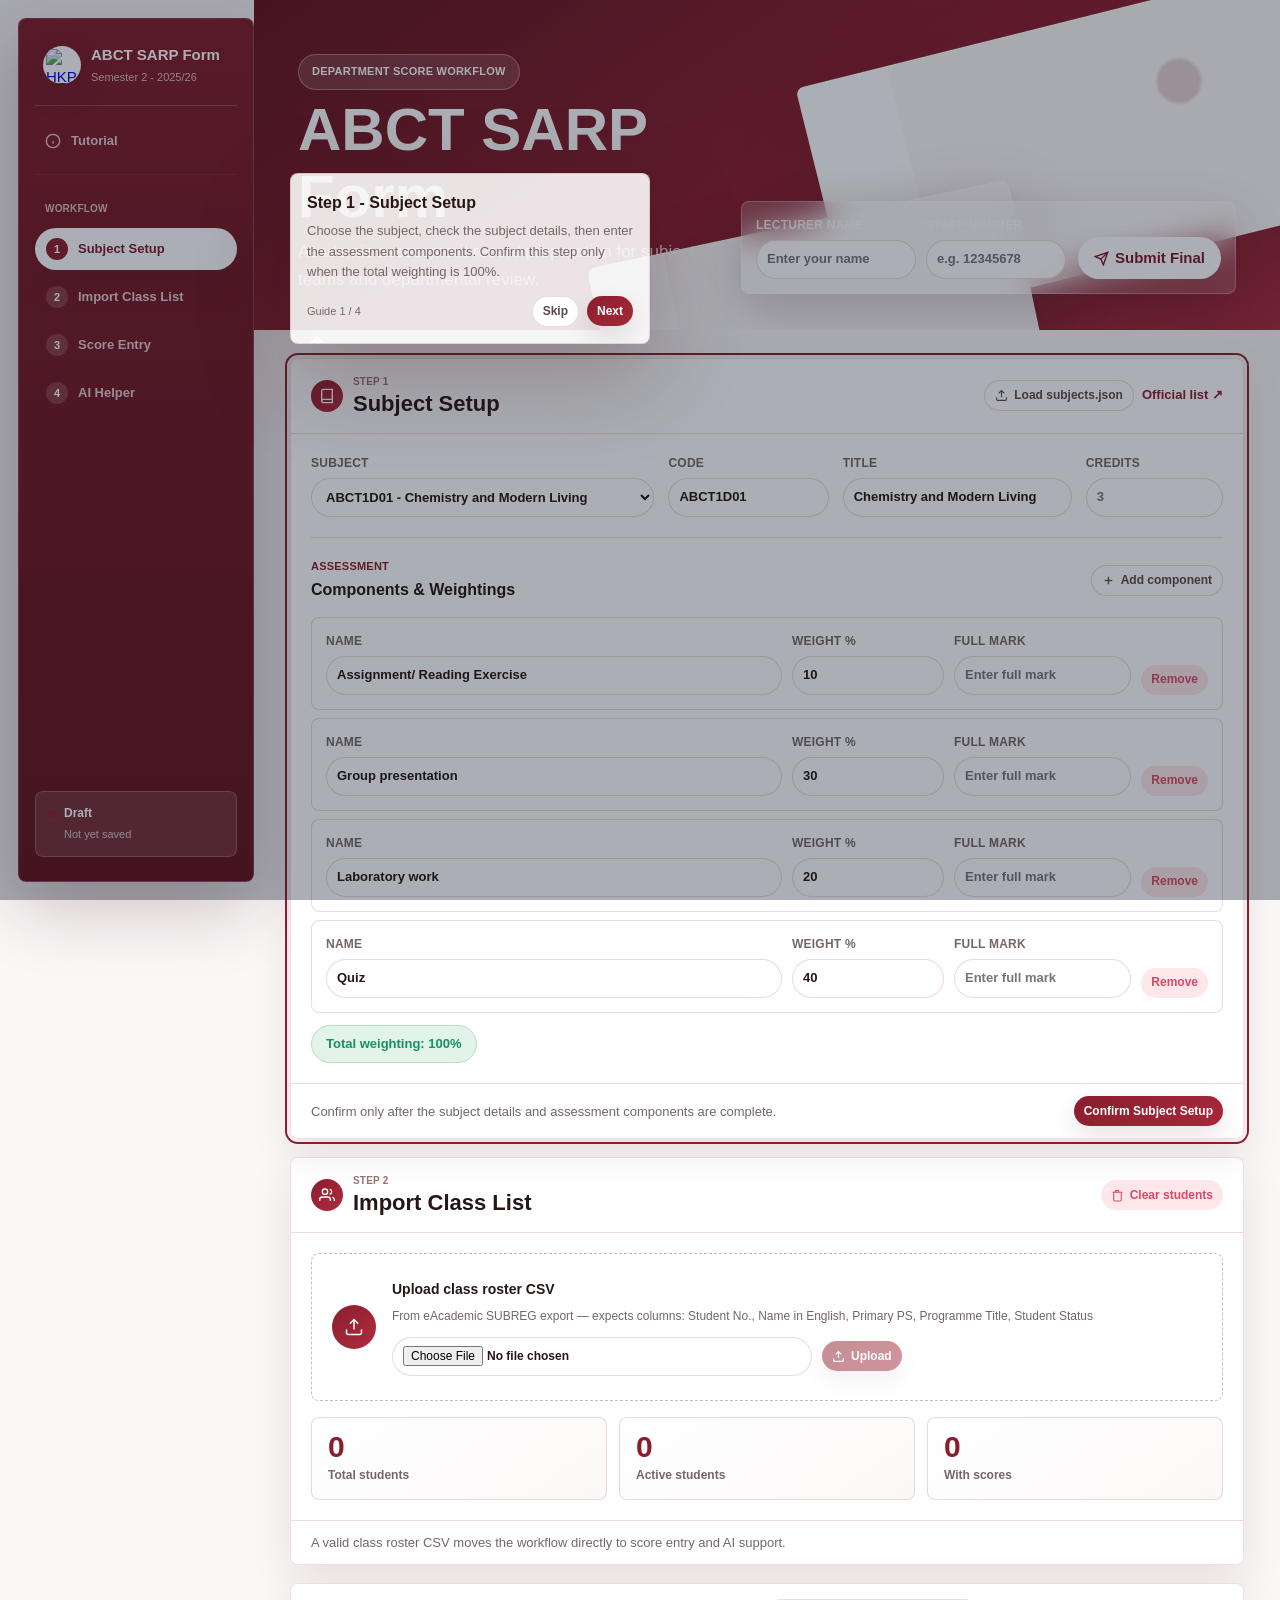
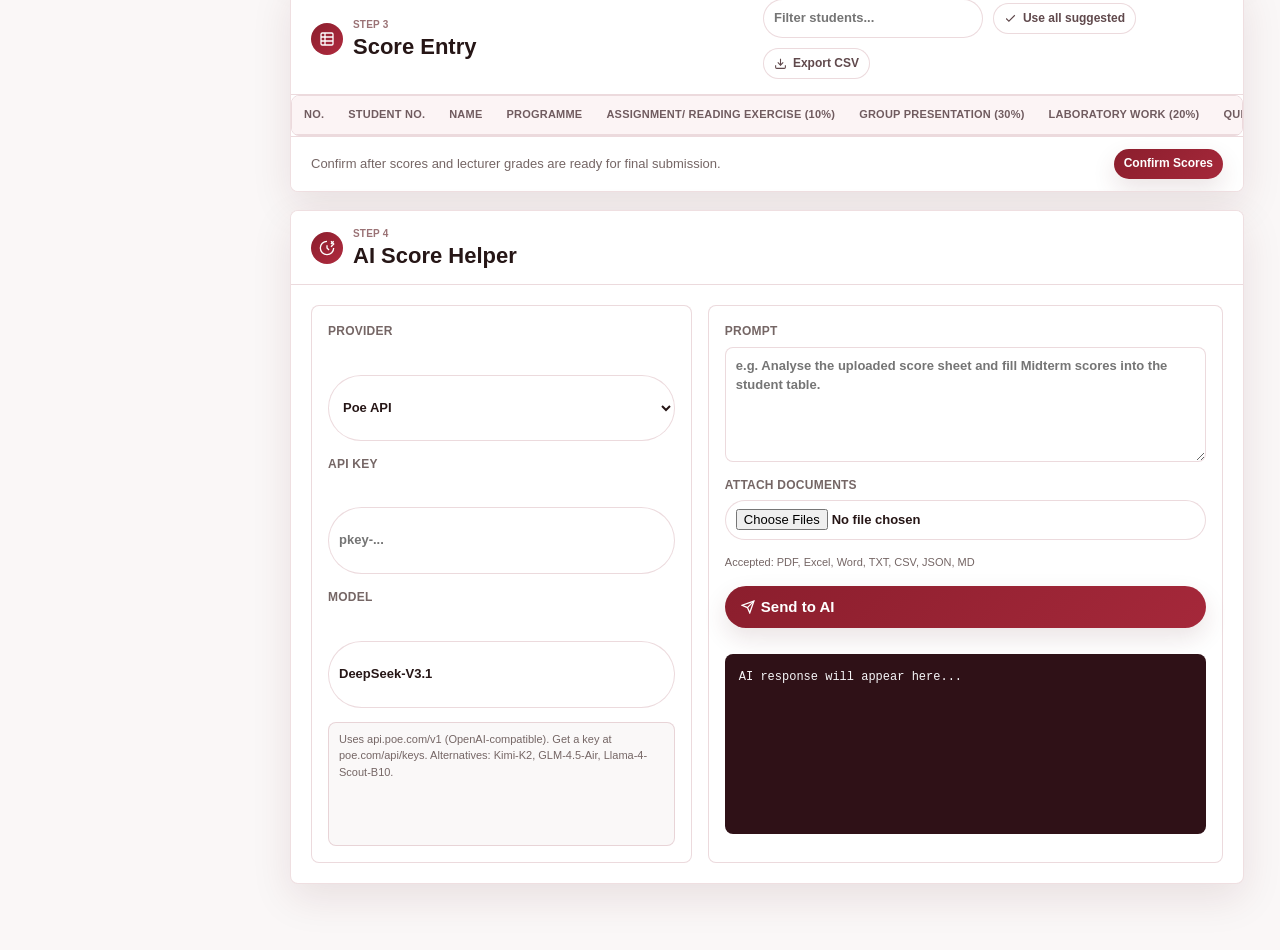
==== index.html @ 0bbefff1 "Highlight final grade alignment" ====
<!doctype html>
<html lang="en">
<head>
  <meta charset="utf-8">
  <meta name="viewport" content="width=device-width, initial-scale=1">
  <title>ABCT SARP Form - PolyU</title>
  <style>
    :root {
      --bg: #f5f5f7;
      --ink: #1d1d1f;
      --muted: #6e6e73;
      --line: rgba(60,60,67,.16);
      --paper: rgba(255,255,255,.86);
      --soft: rgba(242,242,247,.78);
      --brand: #007aff;
      --brand-hover: #0066d6;
      --brand-light: rgba(0,122,255,.10);
      --accent: #007aff;
      --accent-hover: #0066d6;
      --accent-light: rgba(0,122,255,.10);
      --ok: #248a3d;
      --ok-bg: rgba(52,199,89,.14);
      --warn: #d70015;
      --warn-bg: rgba(255,59,48,.12);
      --amber: #b26a00;
      --amber-bg: rgba(255,204,0,.16);
      --shadow-sm: 0 1px 2px rgba(0,0,0,.04), 0 8px 24px rgba(0,0,0,.04);
      --shadow: 0 12px 36px rgba(0,0,0,.08);
      --shadow-lg: 0 24px 70px rgba(0,0,0,.18);
      --radius: 18px;
      --radius-sm: 12px;
      --sidebar-w: 268px;
    }
    *, *::before, *::after { box-sizing: border-box; }
    body {
      margin: 0;
      font-family: -apple-system, BlinkMacSystemFont, "SF Pro Text", "SF Pro Display", "Segoe UI", system-ui, sans-serif;
      font-size: 14px;
      line-height: 1.55;
      color: var(--ink);
      background:
        radial-gradient(circle at 18% 0%, rgba(0,122,255,.09), transparent 28%),
        radial-gradient(circle at 92% 8%, rgba(175,82,222,.08), transparent 30%),
        linear-gradient(180deg, #fbfbfd 0, var(--bg) 360px),
        var(--bg);
      -webkit-font-smoothing: antialiased;
      text-rendering: optimizeLegibility;
    }

    /* ─── Layout ─── */
    .app-shell {
      display: grid;
      grid-template-columns: var(--sidebar-w) minmax(0, 1fr);
      min-height: 100vh;
    }

    /* ─── Sidebar ─── */
    .sidebar {
      background: rgba(246,246,248,.72);
      color: var(--ink);
      display: flex;
      flex-direction: column;
      gap: 6px;
      padding: 22px 16px 24px;
      position: sticky;
      top: 0;
      height: 100vh;
      overflow-y: auto;
      border-right: 1px solid var(--line);
      backdrop-filter: saturate(180%) blur(24px);
      -webkit-backdrop-filter: saturate(180%) blur(24px);
    }
    .sidebar-brand {
      display: flex;
      align-items: center;
      gap: 10px;
      padding: 2px 8px 18px;
      border-bottom: 1px solid var(--line);
      margin-bottom: 10px;
    }
    .brand-logo {
      width: 38px;
      height: 38px;
      border-radius: 12px;
      background: #fff;
      box-shadow: 0 1px 2px rgba(0,0,0,.06);
      display: grid;
      place-items: center;
      overflow: hidden;
      flex-shrink: 0;
    }
    .brand-logo img { width: 100%; height: 100%; object-fit: contain; padding: 3px; }
    .brand-text strong {
      display: block;
      font-family: -apple-system, BlinkMacSystemFont, "SF Pro Display", "Segoe UI", system-ui, sans-serif;
      font-size: 15px;
      font-weight: 700;
      color: var(--ink);
      letter-spacing: -.01em;
    }
    .brand-text span { display: block; font-size: 11px; color: var(--muted); margin-top: 2px; }

    .sidebar-label {
      font-size: 10px;
      font-weight: 700;
      text-transform: uppercase;
      letter-spacing: .08em;
      color: var(--muted);
      padding: 8px 10px 5px;
      margin-top: 4px;
    }

    .nav-item {
      display: flex;
      align-items: center;
      gap: 10px;
      padding: 10px 11px;
      border-radius: 12px;
      border: 0;
      background: transparent;
      color: var(--muted);
      font: inherit;
      font-size: 13px;
      font-weight: 500;
      cursor: pointer;
      width: 100%;
      text-align: left;
      transition: background .12s, color .12s;
    }
    .nav-item:hover { background: rgba(0,0,0,.04); color: var(--ink); }
    .nav-item:disabled { opacity: .45; cursor: not-allowed; }
    .nav-item.active {
      background: rgba(0,122,255,.12);
      color: var(--brand);
      box-shadow: none;
    }
    .nav-item.active .nav-badge { background: var(--brand); color: #fff; }
    .nav-badge {
      width: 22px;
      height: 22px;
      border-radius: 50%;
      background: rgba(60,60,67,.10);
      display: grid;
      place-items: center;
      font-size: 11px;
      font-weight: 700;
      flex-shrink: 0;
    }

    .sidebar-divider {
      height: 1px;
      background: rgba(255,255,255,.07);
      margin: 8px 0;
    }

    .nav-utility {
      display: flex;
      align-items: center;
      gap: 10px;
      padding: 9px 10px;
      border-radius: 8px;
      border: 0;
      background: transparent;
      color: var(--muted);
      font: inherit;
      font-size: 13px;
      cursor: pointer;
      width: 100%;
      text-align: left;
      transition: background .12s, color .12s;
    }
    .nav-utility:hover { background: rgba(0,0,0,.04); color: var(--ink); }
    .nav-utility svg { flex-shrink: 0; }

    .status-card {
      margin-top: auto;
      padding: 12px;
      border-radius: 8px;
      background: rgba(255,255,255,.58);
      border: 1px solid var(--line);
    }
    .status-row {
      display: flex;
      align-items: center;
      gap: 8px;
    }
    .status-dot {
      width: 8px;
      height: 8px;
      border-radius: 50%;
      background: var(--amber);
      flex-shrink: 0;
    }
    .status-dot.ok { background: #22c55e; }
    .status-label { font-size: 12px; font-weight: 700; color: var(--ink); }
    .status-sub { font-size: 11px; color: var(--muted); margin-top: 3px; padding-left: 16px; }

    /* ─── Main ─── */
    main {
      padding: 32px 38px;
      min-width: 0;
      max-width: 1500px;
    }

    /* ─── Topbar ─── */
    .topbar {
      display: flex;
      align-items: flex-start;
      justify-content: space-between;
      gap: 20px;
      margin-bottom: 24px;
      padding-bottom: 20px;
      border-bottom: 1px solid var(--line);
    }
    .topbar-title { flex: 1; min-width: 0; }
    .topbar-title .lead {
      margin-top: 8px;
      max-width: 720px;
      color: var(--muted);
      font-size: 14px;
    }
    .eyebrow {
      font-size: 11px;
      font-weight: 800;
      text-transform: uppercase;
      letter-spacing: .08em;
      color: var(--accent);
      margin-bottom: 6px;
    }
    h1, h2, h3 {
      font-family: -apple-system, BlinkMacSystemFont, "SF Pro Display", "Segoe UI", system-ui, sans-serif;
      color: var(--ink);
      letter-spacing: -.025em;
    }
    h1 { font-size: 34px; font-weight: 760; line-height: 1.12; margin: 0; }
    h2 { font-size: 19px; font-weight: 720; line-height: 1.25; margin: 0; }
    h3 { font-size: 15px; font-weight: 700; margin: 0; }
    p { margin: 0; }

    .topbar-actions {
      display: flex;
      align-items: flex-end;
      gap: 12px;
      flex-shrink: 0;
    }
    .lecturer-fields {
      display: grid;
      grid-template-columns: 160px 140px;
      gap: 10px;
    }

    /* ─── Buttons ─── */
    button, .btn { font: inherit; border-radius: var(--radius-sm); cursor: pointer; border: 0; }
    .btn-primary {
      background: var(--brand);
      color: #fff;
      font-weight: 700;
      padding: 9px 16px;
      min-height: 38px;
      transition: background .12s, transform .08s;
    }
    .btn-primary:hover { background: var(--brand-hover); }
    .btn-primary:active { transform: scale(.98); }
    .btn-primary:disabled { opacity: .5; cursor: not-allowed; }
    .btn-secondary {
      background: rgba(255,255,255,.72);
      color: var(--ink);
      font-weight: 600;
      padding: 9px 14px;
      min-height: 38px;
      border: 1px solid var(--line);
      transition: background .12s, border-color .12s;
    }
    .btn-secondary:hover { background: rgba(0,122,255,.08); border-color: rgba(0,122,255,.26); }
    .btn-danger {
      background: var(--warn-bg);
      color: var(--warn);
      font-weight: 600;
      padding: 9px 14px;
      min-height: 38px;
      transition: background .12s;
    }
    .btn-danger:hover { background: #fecaca; }
    .btn-sm {
      padding: 5px 10px;
      min-height: 30px;
      font-size: 12px;
    }
    .btn-ghost {
      background: transparent;
      color: var(--brand);
      font-weight: 600;
      padding: 9px 12px;
      min-height: 38px;
      text-decoration: none;
      display: inline-flex;
      align-items: center;
    }
    .btn-ghost:hover { background: var(--brand-light); }
    .btn-icon {
      display: inline-flex;
      align-items: center;
      gap: 6px;
    }

    /* ─── Form controls ─── */
    label {
      display: grid;
      gap: 5px;
      color: var(--muted);
      font-size: 12px;
      font-weight: 700;
      text-transform: uppercase;
      letter-spacing: .045em;
    }
    input, textarea, select {
      font: inherit;
      border: 1px solid var(--line);
      border-radius: var(--radius-sm);
      background: rgba(255,255,255,.76);
      color: var(--ink);
      padding: 8px 10px;
      width: 100%;
      min-height: 38px;
      transition: border-color .12s, box-shadow .12s;
      font-size: 13px;
    }
    input:focus, textarea:focus, select:focus {
      outline: none;
      border-color: var(--brand);
      box-shadow: 0 0 0 3px rgba(35,57,93,.12);
    }
    input.invalid, select.invalid {
      border-color: var(--warn) !important;
      box-shadow: 0 0 0 3px rgba(185,28,28,.1) !important;
    }
    textarea { resize: vertical; line-height: 1.5; }
    select { cursor: pointer; }
    select.subject-completed {
      background: #e8f6ec;
      border-color: rgba(30, 126, 62, .38);
    }
    select option.subject-completed {
      background: #e8f6ec;
      color: #1f5f38;
      font-weight: 700;
    }

    /* ─── Panel ─── */
    .panel {
      background: var(--paper);
      border: 1px solid var(--line);
      border-radius: var(--radius);
      box-shadow: var(--shadow-sm);
      margin-bottom: 18px;
      overflow: hidden;
      backdrop-filter: saturate(160%) blur(18px);
      -webkit-backdrop-filter: saturate(160%) blur(18px);
    }
    .panel.workflow-locked {
      opacity: 1;
    }
    .panel.workflow-complete {
      border-color: rgba(30, 126, 62, .35);
    }
    .panel-header {
      display: flex;
      align-items: center;
      justify-content: space-between;
      gap: 16px;
      padding: 15px 20px;
      border-bottom: 1px solid var(--line);
      background: rgba(255,255,255,.52);
    }
    .panel-header-left { display: flex; align-items: center; gap: 10px; }
    .panel-icon {
      width: 32px;
      height: 32px;
      border-radius: 11px;
      background: var(--brand-light);
      display: grid;
      place-items: center;
      color: var(--brand);
      flex-shrink: 0;
    }
    .panel-title { }
    .panel-eyebrow {
      font-size: 10px;
      font-weight: 700;
      text-transform: uppercase;
      letter-spacing: .08em;
      color: var(--muted);
    }
    .panel-body { padding: 20px; }
    .panel-footer {
      padding: 12px 20px;
      border-top: 1px solid var(--line);
      background: var(--soft);
      display: flex;
      justify-content: space-between;
      align-items: center;
      gap: 12px;
    }
    .workflow-note {
      color: var(--muted);
      font-size: 13px;
      line-height: 1.5;
      margin: 0;
    }
    .section-divider {
      border: 0;
      border-top: 1px solid var(--line);
      margin: 20px 0;
    }
    .panel-sub-header {
      display: flex;
      align-items: center;
      justify-content: space-between;
      gap: 12px;
      margin-bottom: 14px;
    }

    /* ─── Form grid ─── */
    .form-grid-4 {
      display: grid;
      grid-template-columns: 1.5fr 0.7fr 1fr 0.6fr;
      gap: 14px;
    }

    /* ─── Components ─── */
    .component-list { display: grid; gap: 8px; }
    .component-row {
      display: grid;
      grid-template-columns: 1.8fr 0.6fr 0.7fr auto;
      gap: 10px;
      align-items: end;
      padding: 14px;
      border: 1px solid var(--line);
      border-radius: var(--radius-sm);
      background: rgba(255,255,255,.58);
      transition: border-color .12s;
    }
    .component-row:hover { border-color: #cbd5e1; }
    .weight-badge {
      margin-top: 12px;
      display: inline-flex;
      align-items: center;
      gap: 6px;
      padding: 8px 14px;
      border-radius: var(--radius-sm);
      font-size: 13px;
      font-weight: 700;
      background: var(--soft);
      color: var(--muted);
      border: 1px solid var(--line);
    }
    .weight-badge.ok { background: var(--ok-bg); color: var(--ok); border-color: #b8ddcb; }
    .weight-badge.bad { background: var(--warn-bg); color: var(--warn); border-color: #e5b5ad; }

    /* ─── Dropzone ─── */
    .dropzone {
      border: 1px dashed #b7c1ce;
      border-radius: var(--radius);
      padding: 24px 20px;
      display: flex;
      gap: 16px;
      align-items: center;
      background: rgba(255,255,255,.50);
      transition: border-color .12s, background .12s;
    }
    .dropzone:hover { border-color: var(--brand); background: var(--brand-light); }
    .dropzone-icon {
      width: 44px;
      height: 44px;
      border-radius: var(--radius-sm);
      background: var(--brand-light);
      display: grid;
      place-items: center;
      color: var(--brand);
      flex-shrink: 0;
    }
    .dropzone-text strong { display: block; font-size: 14px; color: var(--ink); margin-bottom: 3px; }
    .dropzone-text span { font-size: 12px; color: var(--muted); }
    .dropzone input[type="file"] { max-width: 280px; min-height: 36px; font-size: 12px; }
    .file-upload-row {
      display: flex;
      align-items: center;
      gap: 10px;
      margin-top: 10px;
      flex-wrap: wrap;
    }
    .file-upload-row input[type="file"] {
      max-width: min(420px, 100%);
    }

    /* ─── Stats strip ─── */
    .stats-strip {
      display: grid;
      grid-template-columns: repeat(3, 1fr);
      gap: 12px;
      margin-top: 16px;
    }
    .stat-card {
      background: var(--soft);
      border: 1px solid var(--line);
      border-radius: var(--radius-sm);
      padding: 14px 16px;
    }
    .stat-value {
      font-family: -apple-system, BlinkMacSystemFont, "SF Pro Display", "Segoe UI", system-ui, sans-serif;
      font-size: 30px;
      font-weight: 700;
      line-height: 1;
      color: var(--brand);
    }
    .stat-label { font-size: 12px; font-weight: 600; color: var(--muted); margin-top: 4px; }

    /* ─── Score table ─── */
    .table-controls {
      display: flex;
      align-items: center;
      gap: 10px;
      flex-wrap: wrap;
    }
    .table-filter { max-width: 220px; }
    .table-wrap {
      overflow: auto;
      border: 1px solid var(--line);
      border-radius: var(--radius-sm);
      max-height: 62vh;
    }
    table { width: 100%; border-collapse: collapse; min-width: 1100px; }
    thead th {
      position: sticky;
      top: 0;
      z-index: 2;
      background: rgba(242,242,247,.96);
      color: #344054;
      font-size: 11px;
      font-weight: 700;
      text-transform: uppercase;
      letter-spacing: .05em;
      padding: 10px 12px;
      border-bottom: 1px solid var(--line);
      white-space: nowrap;
    }
    thead th button {
      border: 0;
      background: transparent;
      color: inherit;
      font: inherit;
      font-weight: 700;
      text-transform: inherit;
      letter-spacing: inherit;
      padding: 0;
      cursor: pointer;
      display: flex;
      align-items: center;
      gap: 4px;
    }
    thead th button:hover { color: var(--brand); }
    tbody tr { border-bottom: 1px solid var(--line); }
    tbody tr:last-child { border-bottom: 0; }
    tbody tr:nth-child(even) { background: rgba(249,249,251,.72); }
    tbody tr:hover { background: rgba(0,122,255,.06); }
    tbody td {
      padding: 8px 12px;
      vertical-align: middle;
      white-space: nowrap;
      font-size: 13px;
    }
    td input, td select {
      min-width: 88px;
      padding: 6px 8px;
      font-size: 12px;
      min-height: 34px;
    }
    td input:focus, td select:focus {
      z-index: 1;
      position: relative;
    }
    .score-over { border-color: var(--warn) !important; background: var(--warn-bg) !important; }
    .student-name { font-weight: 700; color: var(--ink); }
    .muted { color: var(--muted); font-size: 11px; }
    .grade-pill {
      display: inline-flex;
      align-items: center;
      justify-content: center;
      min-width: 48px;
      padding: 3px 10px;
      border-radius: 999px;
      font-size: 12px;
      font-weight: 700;
      background: var(--brand-light);
      color: var(--brand);
      border: 1px solid #ccd7e6;
    }
    .use-btn { white-space: nowrap; }

    /* ─── AI section ─── */
    .ai-layout {
      display: grid;
      grid-template-columns: 0.85fr 1.15fr;
      gap: 16px;
    }
    .ai-card {
      display: grid;
      gap: 14px;
      padding: 16px;
      border: 1px solid var(--line);
      border-radius: var(--radius-sm);
      background: rgba(255,255,255,.58);
    }
    .ai-output {
      font-family: "Cascadia Code", "Fira Code", "Consolas", monospace;
      font-size: 12px;
      min-height: 180px;
      max-height: 320px;
      overflow: auto;
      background: rgba(28,28,30,.96);
      color: #f5f5f7;
      border-radius: var(--radius-sm);
      padding: 14px;
      white-space: pre-wrap;
      line-height: 1.6;
    }
    .provider-hint {
      font-size: 11px;
      color: var(--muted);
      line-height: 1.5;
      background: var(--soft);
      border: 1px solid var(--line);
      border-radius: var(--radius-sm);
      padding: 8px 10px;
    }
    .file-list-note {
      font-size: 11px;
      color: var(--muted);
    }

    /* ─── Toast ─── */
    .toast {
      position: fixed;
      bottom: 24px;
      right: 24px;
      z-index: 9999;
      background: rgba(28,28,30,.94);
      color: #f1f5f9;
      padding: 12px 16px;
      border-radius: var(--radius-sm);
      box-shadow: var(--shadow-lg);
      font-size: 13px;
      font-weight: 500;
      max-width: 380px;
      transform: translateY(calc(100% + 24px));
      transition: transform .2s cubic-bezier(.16,1,.3,1), opacity .2s;
      opacity: 0;
      pointer-events: none;
    }
    .toast.show { transform: translateY(0); opacity: 1; }

    /* ─── Modal ─── */
    .modal-backdrop {
      position: fixed;
      inset: 0;
      background: rgba(15,23,42,.6);
      backdrop-filter: blur(2px);
      display: grid;
      place-items: center;
      z-index: 1000;
      padding: 16px;
    }
    .modal-backdrop[hidden] { display: none; }
    .modal {
      background: var(--paper);
      border: 1px solid var(--line);
      border-radius: var(--radius);
      box-shadow: var(--shadow-lg);
      width: min(480px, 100%);
      overflow: hidden;
    }
    .modal-header {
      padding: 20px 20px 0;
    }
    .modal-header h3 { font-size: 18px; font-weight: 700; }
    .modal-body {
      padding: 12px 20px 0;
      color: var(--muted);
      line-height: 1.6;
      font-size: 13px;
    }
    .modal-body p { margin-bottom: 8px; }
    .modal-body ul { margin: 8px 0 0 0; padding-left: 18px; }
    .modal-body li { margin-bottom: 4px; }
    .modal-footer {
      display: flex;
      justify-content: flex-end;
      gap: 8px;
      padding: 20px;
    }
    .modal-icon {
      width: 44px;
      height: 44px;
      border-radius: var(--radius-sm);
      display: grid;
      place-items: center;
      margin-bottom: 14px;
    }
    .modal-icon.warn { background: var(--warn-bg); color: var(--warn); }
    .modal-icon.info { background: var(--brand-light); color: var(--brand); }

    /* ─── Tutorial popover ─── */
    .tutorial-pop {
      position: fixed;
      z-index: 1200;
      width: min(360px, calc(100vw - 24px));
      background: var(--paper);
      border: 1px solid var(--line);
      border-radius: var(--radius);
      box-shadow: var(--shadow-lg);
      padding: 16px;
    }
    .tutorial-pop[hidden] { display: none; }
    .tutorial-pop h4 {
      margin: 0 0 6px;
      font-family: -apple-system, BlinkMacSystemFont, "SF Pro Display", "Segoe UI", system-ui, sans-serif;
      font-size: 16px;
      letter-spacing: -.015em;
    }
    .tutorial-pop p { font-size: 13px; color: var(--muted); line-height: 1.55; margin: 0; }
    .tutorial-footer {
      display: flex;
      justify-content: space-between;
      align-items: center;
      gap: 8px;
      margin-top: 14px;
    }
    .tutorial-arrow {
      position: absolute;
      width: 12px;
      height: 12px;
      background: var(--paper);
      border-left: 1px solid var(--line);
      border-top: 1px solid var(--line);
      transform: rotate(45deg);
      top: -7px;
      left: 20px;
    }
    .tutorial-pop.above .tutorial-arrow { top: auto; bottom: -7px; transform: rotate(225deg); }
    .tutorial-pop.below .tutorial-arrow { top: -7px; transform: rotate(45deg); }
    .tutorial-target {
      outline: 2.5px solid var(--brand) !important;
      outline-offset: 3px;
      border-radius: var(--radius-sm);
      position: relative;
      z-index: 1100;
    }
    .tutorial-backdrop {
      position: fixed;
      inset: 0;
      z-index: 1050;
      background: rgba(15,23,42,.35);
    }
    .tutorial-backdrop[hidden] { display: none; }

    /* ─── Misc ─── */
    .submit-meta-row {
      display: grid;
      grid-template-columns: 1fr 1fr;
      gap: 10px;
    }
    .link { color: var(--brand); font-weight: 600; text-decoration: none; font-size: 13px; }
    .link:hover { text-decoration: underline; }
    .unlock-bar {
      display: flex;
      align-items: center;
      gap: 10px;
      padding: 14px 18px;
      background: #fff;
      border: 1px solid rgba(139,30,45,.28);
      border-radius: var(--radius-sm);
      margin-bottom: 20px;
      font-size: 15px;
      font-weight: 700;
      color: #7d1a29;
      box-shadow: var(--shadow-sm);
    }
    .unlock-bar svg {
      color: #8b1e2d;
      flex-shrink: 0;
    }
    .unlock-bar #unlockBtn {
      margin-left: 8px;
      background: #8b1e2d;
      border-color: #8b1e2d;
      color: #fff;
    }
    .unlock-bar #unlockBtn:hover {
      background: #741725;
      border-color: #741725;
    }
    .unlock-bar[hidden] { display: none; }
    body.subject-locked .panel.workflow-locked {
      opacity: 1;
    }
    body.subject-locked input:disabled,
    body.subject-locked select:disabled,
    body.subject-locked textarea:disabled {
      color: #261616;
      -webkit-text-fill-color: #261616;
      background: #fbfafa;
      opacity: 1;
    }
    body.subject-locked button:disabled {
      opacity: .72;
    }
    .actions-row { display: flex; align-items: center; gap: 8px; flex-wrap: wrap; }

    /* ─── Responsive ─── */
    @media (max-width: 960px) {
      :root { --sidebar-w: 1fr; }
      .app-shell { grid-template-columns: 1fr; }
      .sidebar { position: static; height: auto; padding: 16px; flex-direction: row; flex-wrap: wrap; gap: 8px; }
      .sidebar-brand { border-bottom: 0; margin-bottom: 0; padding-bottom: 4px; }
      .sidebar-label, .sidebar-divider, .status-card { display: none; }
      main { padding: 20px; }
      .topbar { flex-direction: column; }
      .topbar-actions { flex-direction: column; align-items: flex-start; width: 100%; }
      .lecturer-fields { grid-template-columns: 1fr 1fr; }
      .form-grid-4 { grid-template-columns: 1fr 1fr; }
      .component-row { grid-template-columns: 1fr 1fr; }
      .stats-strip { grid-template-columns: 1fr; }
      .ai-layout { grid-template-columns: 1fr; }
      .submit-meta-row { grid-template-columns: 1fr; }
    }
    @media (max-width: 580px) {
      h1 { font-size: 25px; }
      .lecturer-fields { grid-template-columns: 1fr; }
      .form-grid-4 { grid-template-columns: 1fr; }
      .stats-strip { grid-template-columns: 1fr; }
      .panel-header { align-items: flex-start; flex-direction: column; }
      .topbar-actions { gap: 10px; }
    }

    /* Reference dashboard skin */
    :root {
      --bg: #faf7f7;
      --ink: #261616;
      --muted: #756665;
      --line: rgba(139, 30, 45, .16);
      --paper: rgba(255, 255, 255, .88);
      --soft: rgba(250, 247, 247, .84);
      --brand: #8b1e2d;
      --brand-hover: #741725;
      --brand-light: rgba(139, 30, 45, .12);
      --accent: #ffffff;
      --accent-hover: #f4edff;
      --accent-light: rgba(255, 255, 255, .16);
      --ok: #15915f;
      --ok-bg: rgba(22, 163, 74, .12);
      --warn: #d94a64;
      --warn-bg: rgba(244, 63, 94, .12);
      --amber: #8b1e2d;
      --amber-bg: rgba(139, 30, 45, .12);
      --shadow-sm: 0 14px 40px rgba(83, 24, 31, .10);
      --shadow: 0 22px 60px rgba(83, 24, 31, .14);
      --shadow-lg: 0 30px 90px rgba(64, 18, 24, .26);
      --radius: 8px;
      --radius-sm: 8px;
      --sidebar-w: 254px;
    }

    body {
      position: relative;
      min-height: 100vh;
      color: var(--ink);
      background: var(--bg);
    }
    body::before {
      content: none;
    }
    .app-shell {
      position: relative;
      z-index: 1;
    }

    .app-shell {
      grid-template-columns: var(--sidebar-w) minmax(0, 1fr);
      gap: 0;
    }

    .sidebar {
      margin: 18px 0 18px 18px;
      height: calc(100vh - 36px);
      border: 1px solid rgba(255,255,255,.18);
      border-right: 1px solid rgba(255,255,255,.18);
      border-radius: 8px;
      background: linear-gradient(180deg, #7f1b29 0%, #62131d 100%);
      box-shadow: 0 24px 70px rgba(64, 18, 24, .24);
      color: #fff;
    }
    .sidebar-brand {
      border-bottom-color: rgba(255,255,255,.18);
    }
    .brand-logo {
      border-radius: 50%;
      background: #fff;
      box-shadow: 0 10px 28px rgba(64, 18, 24, .22);
    }
    .brand-text strong,
    .status-label {
      color: #fff;
    }
    .brand-text span,
    .sidebar-label,
    .status-sub {
      color: rgba(255,255,255,.72);
    }
    .nav-utility,
    .nav-item {
      color: rgba(255,255,255,.78);
      border-radius: 999px;
    }
    .nav-utility:hover,
    .nav-item:hover {
      color: #fff;
      background: rgba(255,255,255,.12);
    }
    .nav-item.active {
      color: #7d1a29;
      background: #fff;
      box-shadow: 0 12px 34px rgba(83, 24, 31, .18);
    }
    .nav-badge {
      background: rgba(255,255,255,.16);
      color: #fff;
    }
    .nav-item.active .nav-badge {
      background: #8b1e2d;
      color: #fff;
    }
    .status-card {
      border-color: rgba(255,255,255,.20);
      background: rgba(255,255,255,.12);
    }

    main {
      max-width: none;
      padding: 28px 36px 48px;
    }

    .topbar {
      position: relative;
      align-items: flex-end;
      min-height: 322px;
      margin: -28px -36px 28px;
      padding: 54px 44px 36px;
      overflow: hidden;
      border-bottom: 0;
      background: linear-gradient(146deg, #62131d 0%, #8b1e2d 52%, #a5283a 100%);
      color: #fff;
      isolation: isolate;
    }
    .topbar::before,
    .topbar::after {
      content: "";
      position: absolute;
      pointer-events: none;
      border-radius: 8px;
      background:
        linear-gradient(90deg, rgba(255,255,255,.94) 0 18%, rgba(250,247,255,.96) 18% 100%),
        linear-gradient(140deg, rgba(139,30,45,.18), rgba(98,19,29,.10));
      border: 1px solid rgba(255,255,255,.72);
      box-shadow: 0 24px 70px rgba(64, 18, 24, .22);
      transform: rotate(-14deg);
      z-index: -1;
    }
    .topbar::before {
      width: 520px;
      height: 250px;
      right: -58px;
      top: 22px;
      background:
        radial-gradient(circle at 72% 34%, rgba(139, 30, 45, .18) 0 5%, transparent 6%),
        linear-gradient(90deg, #fff 0 18%, #fbf8f8 18% 100%);
    }
    .topbar::after {
      width: 430px;
      height: 210px;
      right: 246px;
      bottom: -102px;
      transform: rotate(-12deg);
      background:
        linear-gradient(90deg, #fff 0 18%, #fbf8f8 18% 100%);
    }
    .topbar-title {
      max-width: 570px;
      z-index: 1;
    }
    .topbar .eyebrow {
      display: inline-flex;
      width: fit-content;
      padding: 8px 13px;
      border: 1px solid rgba(255,255,255,.32);
      border-radius: 999px;
      background: rgba(255,255,255,.14);
      color: #fff;
      backdrop-filter: blur(18px);
      -webkit-backdrop-filter: blur(18px);
    }
    h1 {
      color: inherit;
      font-size: clamp(42px, 6vw, 78px);
      font-weight: 760;
      letter-spacing: 0;
      line-height: 1.05;
    }
    .topbar .lead {
      max-width: 490px;
      color: rgba(255,255,255,.82);
      font-size: 16px;
    }
    .topbar-actions {
      z-index: 1;
      align-items: end;
      padding: 14px;
      border: 1px solid rgba(255,255,255,.28);
      border-radius: 8px;
      background: rgba(255,255,255,.16);
      box-shadow: 0 18px 50px rgba(64, 18, 24, .20);
      backdrop-filter: blur(18px);
      -webkit-backdrop-filter: blur(18px);
    }
    .topbar-actions label {
      color: rgba(255,255,255,.78);
    }

    .panel {
      border-color: rgba(139, 30, 45, .14);
      background: #fff;
      border-radius: 8px;
      box-shadow: var(--shadow-sm);
    }
    .panel-header {
      background: #fff;
    }
    .panel-footer {
      background: #fff;
    }
    .panel-icon,
    .dropzone-icon {
      border-radius: 50%;
      background: linear-gradient(135deg, #8b1e2d, #b02b3f);
      color: #fff;
    }
    .panel-eyebrow {
      color: #9a7275;
    }
    .eyebrow {
      color: #8b1e2d;
    }

    button,
    .btn,
    input,
    textarea,
    select,
    .weight-badge,
    .grade-pill {
      border-radius: 999px;
    }
    textarea,
    .table-wrap,
    .ai-output,
    .ai-card,
    .dropzone,
    .stat-card,
    .provider-hint,
    .modal,
    .tutorial-pop,
    .component-row {
      border-radius: 8px;
    }
    .btn-primary {
      background: #fff;
      color: #7d1a29;
      box-shadow: 0 10px 24px rgba(83, 24, 31, .12);
    }
    .btn-primary:hover {
      background: #fff5f6;
    }
    .panel .btn-primary,
    .modal .btn-primary,
    .tutorial-pop .btn-primary {
      background: linear-gradient(135deg, #8b1e2d, #a5283a);
      color: #fff;
    }
    .panel .btn-primary:hover,
    .modal .btn-primary:hover,
    .tutorial-pop .btn-primary:hover {
      background: linear-gradient(135deg, #741725, #8b1e2d);
    }
    .btn-secondary {
      background: #fff;
      color: #60494c;
    }
    .btn-secondary:hover {
      background: #fff5f6;
      border-color: rgba(139,30,45,.30);
    }

    input,
    textarea,
    select {
      background: rgba(255,255,255,.92);
    }
    input:focus,
    textarea:focus,
    select:focus {
      border-color: #8b1e2d;
      box-shadow: 0 0 0 4px rgba(139, 30, 45, .16);
    }

    .component-row,
    .dropzone,
    .ai-card {
      background: #fff;
    }
    .stat-card {
      background:
        linear-gradient(145deg, #fff, #fcf8f8);
    }
    .stat-value {
      color: #8b1e2d;
    }
    thead th {
      background: #fcf4f5;
      color: #705b5f;
    }
    tbody tr:hover {
      background: rgba(139,30,45,.06);
    }
    .grade-pill {
      background: rgba(139,30,45,.10);
      border-color: rgba(139,30,45,.18);
      color: #741725;
    }
    .grade-pill.grade-ap, select.grade-ap { background: #d8f7df; border-color: #92d7a1; color: #0d5f2a; }
    .grade-pill.grade-a, select.grade-a { background: #e4f8de; border-color: #abd99b; color: #2e6413; }
    .grade-pill.grade-am, select.grade-am { background: #eff8dc; border-color: #c7dd95; color: #53680d; }
    .grade-pill.grade-bp, select.grade-bp { background: #def4ff; border-color: #95d6f3; color: #075a7a; }
    .grade-pill.grade-b, select.grade-b { background: #e6efff; border-color: #acc9f5; color: #1f4f91; }
    .grade-pill.grade-bm, select.grade-bm { background: #eeeaff; border-color: #c5b8f2; color: #4f3b8b; }
    .grade-pill.grade-cp, select.grade-cp { background: #fff7cd; border-color: #ecd86e; color: #705c00; }
    .grade-pill.grade-c, select.grade-c { background: #fff0c2; border-color: #e6c15f; color: #7a5200; }
    .grade-pill.grade-cm, select.grade-cm { background: #ffe7c7; border-color: #e6a96c; color: #814616; }
    .grade-pill.grade-dp, select.grade-dp { background: #ffddcd; border-color: #ef9c72; color: #8a3512; }
    .grade-pill.grade-d, select.grade-d { background: #ffd4dc; border-color: #ea91a1; color: #8b1e2d; }
    .grade-pill.grade-f, select.grade-f { background: #f5d6dc; border-color: #d97f92; color: #6f1422; }
    select.grade-match {
      background: #dff6e4 !important;
      border-color: #75c589 !important;
      color: #145c2b !important;
    }
    select.grade-mismatch {
      background: #fff3bf !important;
      border-color: #e5c34b !important;
      color: #6f5400 !important;
    }
    .ai-output {
      background: #2f1117;
    }
    .toast {
      border-radius: 999px;
      background: #351019;
    }

    body {
      font-family: Arial, "Helvetica Neue", Helvetica, "Microsoft JhengHei", "PingFang HK", sans-serif;
      font-size: 15px;
      line-height: 1.6;
    }
    h1, h2, h3,
    .brand-text strong,
    .stat-value,
    .tutorial-pop h4 {
      font-family: Arial, "Helvetica Neue", Helvetica, "Microsoft JhengHei", "PingFang HK", sans-serif;
      letter-spacing: 0;
    }
    h1 {
      font-size: clamp(38px, 4.8vw, 60px);
      font-weight: 700;
      line-height: 1.12;
    }
    h2 {
      font-size: 22px;
      font-weight: 700;
      line-height: 1.25;
    }
    h3 {
      font-size: 16px;
      font-weight: 700;
    }
    .topbar .lead {
      font-size: 17px;
      line-height: 1.65;
    }
    .eyebrow,
    .panel-eyebrow,
    .sidebar-label,
    thead th,
    label {
      font-weight: 700;
      letter-spacing: .02em;
    }
    .nav-item,
    .nav-utility,
    button,
    input,
    textarea,
    select {
      font-weight: 600;
    }

    @media (max-width: 960px) {
      .app-shell {
        grid-template-columns: 1fr;
      }
      .sidebar {
        margin: 12px;
        height: auto;
        border-radius: 8px;
        padding: 14px;
      }
      main {
        padding: 20px;
      }
      .topbar {
        margin: -20px -20px 24px;
        min-height: 430px;
        padding: 36px 24px 28px;
        align-items: flex-start;
      }
      .topbar::before {
        width: 430px;
        height: 210px;
        right: -132px;
        top: 190px;
      }
      .topbar::after {
        width: 340px;
        height: 170px;
        right: 90px;
        bottom: -74px;
      }
      .topbar-actions {
        width: 100%;
      }
    }

    @media (max-width: 580px) {
      h1 {
        font-size: 42px;
      }
      .component-row {
        grid-template-columns: 1fr;
      }
      .topbar {
        min-height: 500px;
      }
      .topbar::before {
        right: -210px;
        top: 250px;
      }
      .topbar::after {
        right: 40px;
        bottom: -92px;
      }
      .topbar-actions {
        align-items: stretch;
      }
    }
  </style>
</head>
<body>

<div class="app-shell">

  <!-- ─── Sidebar ─── -->
  <aside class="sidebar">
    <div class="sidebar-brand">
      <a class="brand-logo" href="https://www.polyu.edu.hk/abct/" target="_blank" rel="noreferrer" title="ABCT Department">
        <img src="https://static.cdnlogo.com/logos/h/5/hong-kong-polytechnic-university.svg" alt="HKPolyU">
      </a>
      <div class="brand-text">
        <strong>ABCT SARP Form</strong>
        <span>Semester 2 - 2025/26</span>
      </div>
    </div>

    <button class="nav-utility" id="tutorialBtn" type="button">
      <svg width="16" height="16" fill="none" stroke="currentColor" stroke-width="2" viewBox="0 0 24 24"><circle cx="12" cy="12" r="10"/><path d="M12 16v-4M12 8h.01"/></svg>
      Tutorial
    </button>

    <div class="sidebar-divider"></div>

    <div class="sidebar-label">Workflow</div>

    <button class="nav-item active" data-jump="setup">
      <span class="nav-badge">1</span>
      Subject Setup
    </button>
    <button class="nav-item" data-jump="students">
      <span class="nav-badge">2</span>
      Import Class List
    </button>
    <button class="nav-item" data-jump="scores">
      <span class="nav-badge">3</span>
      Score Entry
    </button>
    <button class="nav-item" data-jump="ai">
      <span class="nav-badge">4</span>
      AI Helper
    </button>

    <div class="status-card">
      <div class="status-row">
        <div class="status-dot" id="statusDot"></div>
        <span class="status-label" id="statusLabel">Draft</span>
      </div>
      <div class="status-sub" id="statusSub">Not yet saved</div>
    </div>
  </aside>

  <!-- ─── Main ─── -->
  <main>

    <!-- Topbar -->
    <div class="topbar">
      <div class="topbar-title">
        <p class="eyebrow">Department Score Workflow</p>
        <h1>ABCT SARP Form</h1>
        <p class="lead">Academic assessment record preparation for subject teams and departmental review.</p>
      </div>
      <div class="topbar-actions">
        <div class="lecturer-fields">
          <label>Lecturer Name
            <input id="lecturerName" placeholder="Enter your name" autocomplete="name">
          </label>
          <label>Staff Number
            <input id="staffNumber" placeholder="e.g. 12345678">
          </label>
        </div>
        <button class="btn-primary btn-icon" id="submitBtn" type="button">
          <svg width="15" height="15" fill="none" stroke="currentColor" stroke-width="2.2" viewBox="0 0 24 24"><path d="M22 2 11 13"/><path d="m22 2-7 20-4-9-9-4 20-7z"/></svg>
          Submit Final
        </button>
      </div>
    </div>

    <!-- Unlock bar (shown when locked) -->
    <div class="unlock-bar" id="unlockBar" hidden>
      <svg width="16" height="16" fill="none" stroke="currentColor" stroke-width="2" viewBox="0 0 24 24"><rect x="3" y="11" width="18" height="11" rx="2"/><path d="M7 11V7a5 5 0 0 1 9.9-1"/></svg>
      This subject is submitted and locked.
      <button class="btn-secondary btn-sm" id="unlockBtn" type="button">Unlock</button>
    </div>

    <!-- ── 1. Subject Setup ── -->
    <section class="panel" id="setup">
      <div class="panel-header">
        <div class="panel-header-left">
          <div class="panel-icon">
            <svg width="16" height="16" fill="none" stroke="currentColor" stroke-width="2" viewBox="0 0 24 24"><path d="M4 19.5A2.5 2.5 0 0 1 6.5 17H20"/><path d="M6.5 2H20v20H6.5A2.5 2.5 0 0 1 4 19.5v-15A2.5 2.5 0 0 1 6.5 2z"/></svg>
          </div>
          <div>
            <p class="panel-eyebrow">Step 1</p>
            <h2>Subject Setup</h2>
          </div>
        </div>
        <div class="actions-row">
          <button class="btn-secondary btn-sm btn-icon" id="loadSubjectsBtn" type="button">
            <svg width="13" height="13" fill="none" stroke="currentColor" stroke-width="2" viewBox="0 0 24 24"><path d="M21 15v4a2 2 0 0 1-2 2H5a2 2 0 0 1-2-2v-4"/><polyline points="17 8 12 3 7 8"/><line x1="12" y1="3" x2="12" y2="15"/></svg>
            Load subjects.json
          </button>
          <a class="link" href="https://www.polyu.edu.hk/abct/study/undergraduate-programmes/list-of-all-subjects_ug/" target="_blank" rel="noreferrer">Official list ↗</a>
        </div>
      </div>
      <div class="panel-body">
        <div class="form-grid-4">
          <label>Subject
            <select id="subjectSelect"></select>
          </label>
          <label>Code
            <input id="subjectCode" placeholder="ABCT1234">
          </label>
          <label>Title
            <input id="subjectTitle" placeholder="Subject title">
          </label>
          <label>Credits
            <input id="subjectCredit" type="number" min="0" step=".5" placeholder="3">
          </label>
        </div>

        <hr class="section-divider">

        <div class="panel-sub-header">
          <div>
            <p class="eyebrow" style="margin-bottom:2px">Assessment</p>
            <h3>Components &amp; Weightings</h3>
          </div>
          <button class="btn-secondary btn-sm btn-icon" id="addCompBtn" type="button">
            <svg width="13" height="13" fill="none" stroke="currentColor" stroke-width="2.5" viewBox="0 0 24 24"><line x1="12" y1="5" x2="12" y2="19"/><line x1="5" y1="12" x2="19" y2="12"/></svg>
            Add component
          </button>
        </div>

        <div class="component-list" id="compList"></div>
        <div class="weight-badge" id="weightInfo"></div>
      </div>
      <div class="panel-footer">
        <p class="workflow-note">Confirm only after the subject details and assessment components are complete.</p>
        <button class="btn-primary btn-sm" id="confirmSetupBtn" type="button">Confirm Subject Setup</button>
      </div>
    </section>

    <!-- ── 2. Import Class List ── -->
    <section class="panel" id="students">
      <div class="panel-header">
        <div class="panel-header-left">
          <div class="panel-icon">
            <svg width="16" height="16" fill="none" stroke="currentColor" stroke-width="2" viewBox="0 0 24 24"><path d="M17 21v-2a4 4 0 0 0-4-4H5a4 4 0 0 0-4 4v2"/><circle cx="9" cy="7" r="4"/><path d="M23 21v-2a4 4 0 0 0-3-3.87"/><path d="M16 3.13a4 4 0 0 1 0 7.75"/></svg>
          </div>
          <div>
            <p class="panel-eyebrow">Step 2</p>
            <h2>Import Class List</h2>
          </div>
        </div>
        <button class="btn-danger btn-sm btn-icon" id="clearStudentsBtn" type="button">
          <svg width="13" height="13" fill="none" stroke="currentColor" stroke-width="2" viewBox="0 0 24 24"><polyline points="3 6 5 6 21 6"/><path d="M19 6v14a2 2 0 0 1-2 2H7a2 2 0 0 1-2-2V6m3 0V4a1 1 0 0 1 1-1h4a1 1 0 0 1 1 1v2"/></svg>
          Clear students
        </button>
      </div>
      <div class="panel-body">
        <div class="dropzone">
          <div class="dropzone-icon">
            <svg width="20" height="20" fill="none" stroke="currentColor" stroke-width="1.8" viewBox="0 0 24 24"><path d="M21 15v4a2 2 0 0 1-2 2H5a2 2 0 0 1-2-2v-4"/><polyline points="17 8 12 3 7 8"/><line x1="12" y1="3" x2="12" y2="15"/></svg>
          </div>
          <div class="dropzone-text">
            <strong>Upload class roster CSV</strong>
            <span>From eAcademic SUBREG export — expects columns: Student No., Name in English, Primary PS, Programme Title, Student Status</span>
            <div class="file-upload-row">
              <input id="studentFile" type="file" accept=".csv,text/csv">
              <button class="btn-primary btn-sm btn-icon" id="uploadStudentsBtn" type="button" disabled>
                <svg width="13" height="13" fill="none" stroke="currentColor" stroke-width="2.2" viewBox="0 0 24 24"><path d="M21 15v4a2 2 0 0 1-2 2H5a2 2 0 0 1-2-2v-4"/><polyline points="17 8 12 3 7 8"/><line x1="12" y1="3" x2="12" y2="15"/></svg>
                Upload
              </button>
            </div>
          </div>
        </div>

        <div class="stats-strip">
          <div class="stat-card">
            <div class="stat-value" id="sCount">0</div>
            <div class="stat-label">Total students</div>
          </div>
          <div class="stat-card">
            <div class="stat-value" id="aCount">0</div>
            <div class="stat-label">Active students</div>
          </div>
          <div class="stat-card">
            <div class="stat-value" id="fCount">0</div>
            <div class="stat-label">With scores</div>
          </div>
        </div>
      </div>
      <div class="panel-footer">
        <p class="workflow-note">A valid class roster CSV moves the workflow directly to score entry and AI support.</p>
      </div>
    </section>

    <!-- ── 3. Score Entry ── -->
    <section class="panel" id="scores">
      <div class="panel-header">
        <div class="panel-header-left">
          <div class="panel-icon">
            <svg width="16" height="16" fill="none" stroke="currentColor" stroke-width="2" viewBox="0 0 24 24"><rect x="3" y="3" width="18" height="18" rx="2"/><path d="M3 9h18M3 15h18M9 3v18"/></svg>
          </div>
          <div>
            <p class="panel-eyebrow">Step 3</p>
            <h2>Score Entry</h2>
          </div>
        </div>
        <div class="table-controls">
          <input class="table-filter" id="tableFilter" placeholder="Filter students...">
          <button class="btn-secondary btn-sm btn-icon" id="useAllSuggestedBtn" type="button">
            <svg width="13" height="13" fill="none" stroke="currentColor" stroke-width="2" viewBox="0 0 24 24"><polyline points="20 6 9 17 4 12"/></svg>
            Use all suggested
          </button>
          <button class="btn-secondary btn-sm btn-icon" id="exportBtn" type="button">
            <svg width="13" height="13" fill="none" stroke="currentColor" stroke-width="2" viewBox="0 0 24 24"><path d="M21 15v4a2 2 0 0 1-2 2H5a2 2 0 0 1-2-2v-4"/><polyline points="7 10 12 15 17 10"/><line x1="12" y1="15" x2="12" y2="3"/></svg>
            Export CSV
          </button>
        </div>
      </div>
      <div class="panel-body" style="padding:0">
        <div class="table-wrap">
          <table id="scoreTable">
            <thead></thead>
            <tbody></tbody>
          </table>
        </div>
      </div>
      <div class="panel-footer">
        <p class="workflow-note">Confirm after scores and lecturer grades are ready for final submission.</p>
        <button class="btn-primary btn-sm" id="confirmScoresBtn" type="button">Confirm Scores</button>
      </div>
    </section>

    <!-- ── 4. AI Helper ── -->
    <section class="panel" id="ai">
      <div class="panel-header">
        <div class="panel-header-left">
          <div class="panel-icon">
            <svg width="16" height="16" fill="none" stroke="currentColor" stroke-width="2" viewBox="0 0 24 24"><path d="M12 2a10 10 0 1 0 10 10"/><path d="M12 8v4l3 3"/><path d="M18 2l4 4-4 4"/><path d="M22 2l-4 4"/></svg>
          </div>
          <div>
            <p class="panel-eyebrow">Step 4</p>
            <h2>AI Score Helper</h2>
          </div>
        </div>
      </div>
      <div class="panel-body">
        <div class="ai-layout">
          <!-- Config card -->
          <div class="ai-card">
            <label>Provider
              <select id="aiProvider">
                <option value="poe" selected>Poe API</option>
                <option value="gemini">Google Gemini</option>
                <option value="openai">OpenAI</option>
              </select>
            </label>
            <label>API Key
              <input id="apiKey" type="password" placeholder="pkey-..." autocomplete="off">
            </label>
            <label>Model
              <input id="aiModel" value="DeepSeek-V3.1">
            </label>
            <div class="provider-hint" id="aiProviderHint"></div>
          </div>

          <!-- Prompt card -->
          <div class="ai-card">
            <label>Prompt
              <textarea id="aiPrompt" rows="5" placeholder="e.g. Analyse the uploaded score sheet and fill Midterm scores into the student table."></textarea>
            </label>
            <label>Attach documents
              <input id="aiFile" type="file" multiple accept=".pdf,.xlsx,.xls,.docx,.doc,.txt,.csv,.json,.md">
            </label>
            <p class="file-list-note" id="aiFileList">Accepted: PDF, Excel, Word, TXT, CSV, JSON, MD</p>
            <button class="btn-primary btn-icon" id="askAiBtn" type="button">
              <svg width="14" height="14" fill="none" stroke="currentColor" stroke-width="2.2" viewBox="0 0 24 24"><path d="M22 2 11 13"/><path d="m22 2-7 20-4-9-9-4 20-7z"/></svg>
              Send to AI
            </button>
            <pre class="ai-output" id="aiOut">AI response will appear here...</pre>
          </div>
        </div>
      </div>
    </section>

  </main>
</div>

<!-- Toast -->
<div class="toast" id="toast" role="status" aria-live="polite"></div>

<!-- Submit confirmation modal -->
<div class="modal-backdrop" id="submitModal" hidden>
  <div class="modal" role="dialog" aria-modal="true" aria-labelledby="submitModalTitle">
    <div class="modal-header">
      <div class="modal-icon warn">
        <svg width="22" height="22" fill="none" stroke="currentColor" stroke-width="2" viewBox="0 0 24 24"><path d="M10.29 3.86 1.82 18a2 2 0 0 0 1.71 3h16.94a2 2 0 0 0 1.71-3L13.71 3.86a2 2 0 0 0-3.42 0z"/><line x1="12" y1="9" x2="12" y2="13"/><line x1="12" y1="17" x2="12.01" y2="17"/></svg>
      </div>
      <h3 id="submitModalTitle">Confirm Final Submission</h3>
    </div>
    <div class="modal-body">
      <p>Once submitted, this record will be <strong>locked</strong> and cannot be changed without manually unlocking it.</p>
      <p>Are you sure you want to proceed?</p>
    </div>
    <div class="modal-footer">
      <button class="btn-secondary" id="confirmSubmitNo" type="button">Cancel</button>
      <button class="btn-primary" id="confirmSubmitYes" type="button">Yes, Submit</button>
    </div>
  </div>
</div>

<!-- Suggested grade choice modal -->
<div class="modal-backdrop" id="gradeChoiceModal" hidden>
  <div class="modal" role="dialog" aria-modal="true" aria-labelledby="gradeChoiceTitle">
    <div class="modal-header">
      <div class="modal-icon warn">
        <svg width="22" height="22" fill="none" stroke="currentColor" stroke-width="2" viewBox="0 0 24 24"><polyline points="20 6 9 17 4 12"/></svg>
      </div>
      <h3 id="gradeChoiceTitle">Apply Suggested Grades</h3>
    </div>
    <div class="modal-body">
      <p>Choose which side of each suggested grade range to apply to the lecturer grade column.</p>
    </div>
    <div class="modal-footer">
      <button class="btn-secondary" id="gradeChoiceCancel" type="button">Cancel</button>
      <button class="btn-secondary" id="gradeChoiceLower" type="button">Use lower grade</button>
      <button class="btn-primary" id="gradeChoiceHigher" type="button">Use higher grade</button>
    </div>
  </div>
</div>

<!-- Alert modal -->
<div class="modal-backdrop" id="alertModal" hidden>
  <div class="modal" role="alertdialog" aria-modal="true" aria-labelledby="alertModalTitle">
    <div class="modal-header">
      <div class="modal-icon warn">
        <svg width="22" height="22" fill="none" stroke="currentColor" stroke-width="2" viewBox="0 0 24 24"><circle cx="12" cy="12" r="10"/><line x1="12" y1="8" x2="12" y2="12"/><line x1="12" y1="16" x2="12.01" y2="16"/></svg>
      </div>
      <h3 id="alertModalTitle">Alert</h3>
    </div>
    <div class="modal-body" id="alertModalBody"></div>
    <div class="modal-footer">
      <button class="btn-primary" id="alertModalOk" type="button">OK</button>
    </div>
  </div>
</div>

<!-- Tutorial -->
<div class="tutorial-backdrop" id="tutorialBackdrop" hidden></div>
<div class="tutorial-pop" id="tutorialPop" hidden>
  <div class="tutorial-arrow"></div>
  <h4 id="tutorialTitle"></h4>
  <p id="tutorialText"></p>
  <div class="tutorial-footer">
    <span class="muted" id="tutorialIndex"></span>
    <div class="actions-row">
      <button class="btn-secondary btn-sm" id="tutorialSkip" type="button">Skip</button>
      <button class="btn-primary btn-sm" id="tutorialNext" type="button">Next</button>
    </div>
  </div>
</div>

<script src="assets/assessment-database.js"></script>
<script>
  /* ─── Constants ─── */
  const gradeBands = [
    [95,"A+"], [80,"A or A+"], [75,"A- or A"], [70,"B+ or A-"], [65,"B or B+"], [60,"B- or B"],
    [55,"C+ or B-"], [50,"C or C+"], [45,"C- or C"], [40,"D+ or C-"], [35,"D or D+"], [30,"F or D"], [0,"F"]
  ];
  const gradeOptions = ["A+","A","A-","B+","B","B-","C+","C","C-","D+","D","F"];

  const STORAGE_KEY = "abct_sarp_v5";
  const GOOGLE_SHEETS_WEB_APP_URL = "";
  const ASSESSMENT_DATABASE = window.ASSESSMENT_DATABASE || {};
  const defaultComponents = [
    { name: "Midterm",            weight: 25, scheme: "Absolute Score", fullMark: "" },
    { name: "Written Assignment", weight: 20, scheme: "Absolute Score", fullMark: "" },
    { name: "In Class",           weight: 10, scheme: "Absolute Score", fullMark: "" },
    { name: "Final Exam",         weight: 45, scheme: "Absolute Score", fullMark: "" }
  ];

  /* ─── State ─── */
  function initialSubjects() {
    return Object.entries(ASSESSMENT_DATABASE).map(([code, rec]) => {
      const key = String(code || "").trim().toUpperCase();
      const title = String(rec?.title || "").trim();
      return { code: key, title, credit: Number(rec?.credit || 0), ca: 0, exam: 0 };
    })
      .filter(subject => subject.code && subject.title)
      .sort((a, b) => String(a.code).localeCompare(String(b.code), undefined, { numeric: true }));
  }

  const state = {
    subjects: initialSubjects(),
    subject: {},
    components: deepClone(defaultComponents),
    students: [],
    subjectWork: {},
    lecturerName: "",
    staffNumber: "",
    sort: { key: "name", dir: "asc" },
    filter: "",
    subjectLocked: false,
    savedAt: "",
    submittedAt: "",
    finalSubmission: null,
    workflowStep: 1,
    studentsConfirmed: false,
    scoresConfirmed: false,
    tutorialComplete: false
  };

  /* ─── Helpers ─── */
  const $ = id => document.getElementById(id);
  function deepClone(v) { return JSON.parse(JSON.stringify(v)); }
  function esc(v) {
    return String(v ?? "").replace(/[&<>"']/g, c =>
      ({ "&":"&amp;","<":"&lt;",">":"&gt;",'"':"&quot;","'":"&#039;" }[c]));
  }
  function round(n) { return Math.round((Number(n) + Number.EPSILON) * 100) / 100; }

  let toastTimer;
  function toast(msg) {
    const el = $("toast");
    el.textContent = msg;
    el.classList.add("show");
    clearTimeout(toastTimer);
    toastTimer = setTimeout(() => el.classList.remove("show"), 2800);
  }

  /* ─── Status bar ─── */
  function renderStatus() {
    const dot = $("statusDot");
    const label = $("statusLabel");
    const sub = $("statusSub");
    if (state.subjectLocked) {
      dot.className = "status-dot ok";
      label.textContent = "Submitted & Locked";
      sub.textContent = state.subject.code || "";
    } else if (state.savedAt) {
      dot.className = "status-dot";
      label.textContent = "Draft";
      sub.textContent = `Saved ${new Date(state.savedAt).toLocaleString()}`;
    } else {
      dot.className = "status-dot";
      label.textContent = "Draft";
      sub.textContent = "Not yet saved";
    }
  }

  /* ─── Lock / unlock ─── */
  function setSectionDisabled(sectionId, disabled) {
    const section = $(sectionId);
    if (!section) return;
    section.classList.toggle("workflow-locked", !!disabled);
    section.querySelectorAll("input, select, textarea, button").forEach(el => {
      if (el.id === "subjectSelect") return;
      el.disabled = !!disabled;
    });
  }
  function jumpToSection(id) {
    const el = $(id);
    if (el) el.scrollIntoView({ behavior: "smooth", block: "start" });
  }
  function applyWorkflowState() {
    const step = Math.max(1, Math.min(4, Number(state.workflowStep || 1)));
    const submitted = !!state.subjectLocked;
    const tutorialLocked = false;
    setSectionDisabled("setup", tutorialLocked || submitted);
    setSectionDisabled("students", tutorialLocked || submitted);
    setSectionDisabled("scores", tutorialLocked || submitted);
    setSectionDisabled("ai", tutorialLocked || submitted);
    $("confirmSetupBtn").disabled = tutorialLocked || submitted;
    $("confirmScoresBtn").disabled = tutorialLocked || submitted;
    $("uploadStudentsBtn").disabled = tutorialLocked || submitted || !selectedStudentFile;
    $("lecturerName").disabled = tutorialLocked || submitted;
    $("staffNumber").disabled = tutorialLocked || submitted;
    $("submitBtn").disabled = tutorialLocked || submitted;
    $("setup").classList.toggle("workflow-complete", step > 1 || submitted);
    $("students").classList.toggle("workflow-complete", state.studentsConfirmed || step > 2 || submitted);
    $("scores").classList.toggle("workflow-complete", state.scoresConfirmed || step > 3 || submitted);
    document.querySelectorAll("[data-jump]").forEach(btn => {
      btn.disabled = submitted ? true : tutorialLocked;
    });
    $("tutorialBtn").disabled = submitted;
    $("subjectSelect").disabled = false;
  }

  function setLockedState(locked) {
    const controls = document.querySelectorAll("main input, main select, main textarea, main button, .sidebar button");
    controls.forEach(el => {
      if (["unlockBtn", "subjectSelect"].includes(el.id)) return;
      el.disabled = !!locked;
    });
    document.body.classList.toggle("subject-locked", !!locked);
    $("unlockBar").hidden = !locked;
    if (locked) $("submitModal").hidden = true;
    applyWorkflowState();
  }

  /* ─── Modals ─── */
  function openSubmitModal() {
    if (state.subjectLocked) return;
    $("submitModal").hidden = false;
  }
  function closeSubmitModal() { $("submitModal").hidden = true; }

  function openAlertModal(title, html) {
    $("alertModalTitle").textContent = title;
    $("alertModalBody").innerHTML = html;
    $("alertModal").hidden = false;
  }
  function closeAlertModal() { $("alertModal").hidden = true; }

  /* ─── Tutorial ─── */
  let tutorialStep = -1;
  let aiUploads = [];
  let selectedStudentFile = null;
  let resetToSetupAfterTutorial = false;

  const tutorialSteps = [
    { selector: "#setup",           title: "Step 1 - Subject Setup", text: "Choose the subject, check the subject details, then enter the assessment components. Confirm this step only when the total weighting is 100%." },
    { selector: "#studentFile",     title: "Step 2 - Import Class List", text: "Upload the class roster CSV exported from eAcademic SUBREG. A valid file will move you directly to score entry." },
    { selector: "#scores",          title: "Step 3 - Enter Scores", text: "Enter scores manually in the table, or use the AI Helper below to extract scores from uploaded documents. Confirm scores when finished.", prefer: "above" },
    { selector: ".topbar-actions",  title: "Final Step - Submit", text: "Enter your lecturer name and staff number, then click Submit Final to lock and save the record." }
  ];

  function clearTutorialHighlight() {
    document.querySelectorAll(".tutorial-target").forEach(el => el.classList.remove("tutorial-target"));
  }
  function closeTutorial() {
    clearTutorialHighlight();
    $("tutorialBackdrop").hidden = true;
    $("tutorialPop").hidden = true;
    const closedStep = tutorialStep;
    tutorialStep = -1;
    if (resetToSetupAfterTutorial && closedStep === 0) {
      state.workflowStep = 1;
      state.studentsConfirmed = false;
      state.scoresConfirmed = false;
      state.tutorialComplete = true;
      resetToSetupAfterTutorial = false;
      saveLocal({ showToast: false });
      renderAll();
      toast("Tutorial complete. Start with Subject Setup.");
    } else if (!state.tutorialComplete) {
      state.tutorialComplete = true;
      saveLocal({ showToast: false });
      renderAll();
      toast("Tutorial complete. Start with Subject Setup.");
    } else {
      resetToSetupAfterTutorial = false;
      applyWorkflowState();
    }
  }
  function finishTutorialStep() {
    if (tutorialStep < tutorialSteps.length - 1) showTutorialStep(tutorialStep + 1);
    else closeTutorial();
  }
  function currentTutorialIndex() {
    if (Number(state.workflowStep || 1) >= 4) return 3;
    if (Number(state.workflowStep || 1) >= 3) return 2;
    if (Number(state.workflowStep || 1) >= 2) return 1;
    return 0;
  }
  function startEntryTutorial() {
    resetToSetupAfterTutorial = true;
    state.tutorialComplete = false;
    applyWorkflowState();
    showTutorialStep(0);
  }
  function positionTutorialPopover(target, step) {
    const pop = $("tutorialPop");
    const rect = target.getBoundingClientRect();
    const popH = pop.getBoundingClientRect().height;
    const vw = window.innerWidth, vh = window.innerHeight, margin = 12;
    const visW = Math.min(rect.right, vw) - Math.max(rect.left, 0);
    const visH = Math.min(rect.bottom, vh) - Math.max(rect.top, 0);
    if (visW < 24 || visH < 18 || vw < 300 || vh < 220) return false;
    const above = rect.top - margin, below = vh - rect.bottom - margin, needed = popH + 14;
    const prefer = step?.prefer || "";
    let place = "below";
    if (prefer === "above") place = above >= needed ? "above" : (below >= needed ? "below" : "fallback");
    else if (prefer === "below") place = below >= needed ? "below" : (above >= needed ? "above" : "fallback");
    else place = below >= needed ? "below" : (above >= needed ? "above" : "fallback");
    let top = place === "below" ? rect.bottom + 12 : place === "above" ? rect.top - popH - 14 : vh - popH - margin;
    let left = Math.min(Math.max(rect.left, margin), vw - pop.getBoundingClientRect().width - margin);
    if (top < margin) top = margin;
    if (top + popH > vh - margin) top = vh - popH - margin;
    pop.classList.remove("above","below");
    if (place === "above" || place === "below") pop.classList.add(place);
    pop.style.top = `${top}px`;
    pop.style.left = `${left}px`;
    pop.style.maxHeight = `${Math.max(160, vh - 2*margin)}px`;
    pop.style.overflow = "auto";
    return true;
  }
  function showTutorialStep(index) {
    if (index < 0 || index >= tutorialSteps.length) { closeTutorial(); return; }
    tutorialStep = index;
    const step = tutorialSteps[index];
    const target = document.querySelector(step.selector);
    if (!target) { closeTutorial(); return; }
    clearTutorialHighlight();
    target.classList.add("tutorial-target");
    target.scrollIntoView({ behavior: "smooth", block: "center" });
    $("tutorialTitle").textContent = step.title;
    $("tutorialText").textContent = step.text;
    $("tutorialIndex").textContent = `Guide ${index + 1} / ${tutorialSteps.length}`;
    $("tutorialNext").textContent = index === tutorialSteps.length - 1 ? "Got it" : "Next";
    $("tutorialBackdrop").hidden = false;
    $("tutorialPop").hidden = false;
    setTimeout(() => {
      if (!positionTutorialPopover(target, step)) {
        Object.assign($("tutorialPop").style, { top:"12px", left:"12px", maxHeight:"calc(100vh - 24px)", overflow:"auto" });
      }
    }, 120);
  }

  /* ─── Validation ─── */
  function validateBeforeSubmit() {
    const errors = [];
    if (!state.lecturerName.trim()) errors.push("Lecturer name is required.");
    if (!state.staffNumber.trim()) errors.push("Staff number is required.");
    const total = round(state.components.reduce((s, c) => s + Number(c.weight || 0), 0));
    if (Math.abs(total - 100) > 0.01) errors.push(`Assessment total is ${total}%. It must be 100%.`);
    state.students.forEach(stu => {
      state.components.forEach(c => {
        const raw = Number(stu.scores?.[c.name]);
        if (Number.isFinite(raw) && raw > Number(c.fullMark || 0))
          errors.push(`Score exceeds full mark: ${stu.studentNo || stu.name} → ${c.name} (${raw} > ${c.fullMark}).`);
      });
    });
    return errors;
  }
  function validateSubjectSetup() {
    const errors = [];
    if (!String(state.subject?.code || "").trim()) errors.push("Subject code is required.");
    if (!String(state.subject?.title || "").trim()) errors.push("Subject title is required.");
    if (!state.components.length) errors.push("At least one assessment component is required.");
    const names = new Set();
    state.components.forEach((c, i) => {
      const name = String(c.name || "").trim();
      if (!name) errors.push(`Component ${i + 1} needs a name.`);
      if (name && names.has(name.toLowerCase())) errors.push(`Duplicate component name: ${name}.`);
      names.add(name.toLowerCase());
      if (Number(c.weight || 0) <= 0) errors.push(`${name || `Component ${i + 1}`} needs a positive weighting.`);
      if (String(c.fullMark ?? "").trim() === "") errors.push(`${name || `Component ${i + 1}`} needs a full mark.`);
      else if (Number(c.fullMark) <= 0) errors.push(`${name || `Component ${i + 1}`} needs a positive full mark.`);
    });
    const total = round(state.components.reduce((s, c) => s + Number(c.weight || 0), 0));
    if (Math.abs(total - 100) > 0.01) errors.push(`Assessment total is ${total}%. It must be 100%.`);
    return errors;
  }
  function normalizeCsvHeader(value) {
    return String(value || "")
      .replace(/^\uFEFF/, "")
      .trim()
      .toLowerCase()
      .replace(/\s+/g, " ")
      .replace(/[._-]+$/g, "");
  }
  function csvRecord(header, row) {
    const record = {};
    header.forEach((key, i) => {
      record[normalizeCsvHeader(key)] = String(row[i] || "").trim();
    });
    return record;
  }
  function csvField(record, aliases) {
    for (const alias of aliases) {
      const value = record[normalizeCsvHeader(alias)];
      if (value) return value;
    }
    return "";
  }
  function validateStudentRows(rows, header) {
    const normalized = header.map(normalizeCsvHeader);
    const hasStudentNo = normalized.some(h => ["student no", "student id", "student number"].includes(h));
    const hasName = normalized.some(h => ["name in english", "name", "student name", "english name"].includes(h));
    const dataRows = rows.filter(r => r.some(v => String(v || "").trim()));
    const errors = [];
    if (!hasStudentNo) errors.push("CSV must include Student No, Student ID, or Student Number.");
    if (!hasName) errors.push("CSV must include Name in English, Name, Student Name, or English Name.");
    if (!dataRows.length) errors.push("CSV does not contain any student rows.");
    return errors;
  }
  function validateScoresForConfirm() {
    const errors = [];
    if (!state.students.length) errors.push("Import class list before confirming scores.");
    state.students.forEach(stu => {
      const missing = state.components.filter(c => String(stu.scores?.[c.name] ?? "").trim() === "").map(c => c.name);
      if (missing.length) errors.push(`${stu.studentNo || stu.name || "A student"} is missing scores for: ${missing.join(", ")}.`);
      const ov = calcOverall(stu);
      if (!Number.isFinite(ov)) errors.push(`${stu.studentNo || stu.name || "A student"} does not have a valid overall score.`);
    });
    return errors;
  }

  /* ─── Subject workspace ─── */
  function defaultComponentsForSubject(subject) {
    if (Array.isArray(subject?.components) && subject.components.length) return deepClone(subject.components);
    const code = String(subject?.code || "").trim().toUpperCase();
    const savedComponents = ASSESSMENT_DATABASE[code]?.components;
    if (Array.isArray(savedComponents) && savedComponents.length) return deepClone(savedComponents);
    const ca   = Number(subject?.ca   || 0);
    const exam = Number(subject?.exam || 0);
    const next = [];
    if (ca   > 0) next.push({ name: "Continuous Assessment", weight: round(ca * 100),   scheme: "Absolute Score", fullMark: "" });
    if (exam > 0) next.push({ name: "Final Exam",            weight: round(exam * 100), scheme: "Absolute Score", fullMark: "" });
    return next.length ? next : deepClone(defaultComponents);
  }

  function normalizeStudentsForComponents(students, components) {
    return (students || []).map((stu, i) => {
      const scores = {};
      (components || []).forEach(c => { scores[c.name] = stu?.scores?.[c.name] ?? ""; });
      return { ...stu, no: i + 1, scores };
    });
  }

  function saveCurrentSubjectWorkspace() {
    const code = String(state.subject?.code || "").trim();
    if (!code) return;
    state.subjectWork[code] = {
      subject: { ...state.subject },
      components: deepClone(state.components),
      students: deepClone(state.students),
      locked: !!state.subjectLocked,
      savedAt: state.savedAt || "",
      submittedAt: state.submittedAt || "",
      finalSubmission: state.finalSubmission ? deepClone(state.finalSubmission) : null,
      workflowStep: Number(state.workflowStep || 1),
      studentsConfirmed: !!state.studentsConfirmed,
      scoresConfirmed: !!state.scoresConfirmed
    };
  }

  function loadSubjectWorkspace(subject) {
    const code = String(subject?.code || "").trim();
    state.subject = { ...subject };
    const rec = code ? state.subjectWork[code] : null;
    if (rec) {
      state.subject = { ...state.subject, ...(rec.subject || {}), code };
      state.components = Array.isArray(rec.components) ? deepClone(rec.components) : defaultComponentsForSubject(state.subject);
      state.students   = Array.isArray(rec.students)   ? deepClone(rec.students)   : [];
      state.subjectLocked = !!rec.locked;
      state.submittedAt = rec.submittedAt || "";
      state.finalSubmission = rec.finalSubmission ? deepClone(rec.finalSubmission) : null;
      state.workflowStep = Number(rec.workflowStep || 1);
      state.studentsConfirmed = !!rec.studentsConfirmed;
      state.scoresConfirmed = !!rec.scoresConfirmed;
    } else {
      state.components = defaultComponentsForSubject(state.subject);
      state.students   = [];
      state.subjectLocked = false;
      state.submittedAt = "";
      state.finalSubmission = null;
      state.workflowStep = 1;
      state.studentsConfirmed = false;
      state.scoresConfirmed = false;
      saveCurrentSubjectWorkspace();
    }
    state.students = normalizeStudentsForComponents(state.students, state.components);
  }

  /* ─── Persistence ─── */
  let autoSaveTimer;
  function saveLocal({ showToast = true } = {}) {
    saveCurrentSubjectWorkspace();
    state.savedAt = new Date().toISOString();
    try { localStorage.setItem(STORAGE_KEY, JSON.stringify(state)); } catch {}
    renderStatus();
    if (showToast) toast("Progress saved.");
  }
  function persistNow() {
    clearTimeout(autoSaveTimer);
    saveLocal({ showToast: false });
  }
  function scheduleAutoSave() {
    clearTimeout(autoSaveTimer);
    autoSaveTimer = setTimeout(() => saveLocal({ showToast: false }), 400);
  }
  function loadLocal() {
    try {
      const raw = localStorage.getItem(STORAGE_KEY);
      if (!raw) return;
      const saved = JSON.parse(raw);
      state.subject      = saved.subject      || state.subject;
      state.components   = Array.isArray(saved.components) ? saved.components : state.components;
      state.students     = Array.isArray(saved.students)   ? saved.students   : state.students;
      state.subjectWork  = (saved.subjectWork && typeof saved.subjectWork === "object") ? saved.subjectWork : {};
      state.lecturerName = String(saved.lecturerName || "");
      state.staffNumber  = String(saved.staffNumber  || "");
      state.sort         = saved.sort || state.sort;
      state.filter       = saved.filter || "";
      state.subjectLocked = !!saved.subjectLocked;
      state.savedAt      = saved.savedAt || "";
      state.submittedAt  = saved.submittedAt || "";
      state.finalSubmission = saved.finalSubmission || null;
      state.workflowStep = Number(saved.workflowStep || 1);
      state.studentsConfirmed = !!saved.studentsConfirmed;
      state.scoresConfirmed = !!saved.scoresConfirmed;
      state.tutorialComplete = !!saved.tutorialComplete;
    } catch {}
  }

  /* ─── Subject selection ─── */
  function selectSubject(subject) {
    if (!subject) return;
    const prevCode = String(state.subject?.code || "").trim();
    const wasInSetup = Number(state.workflowStep || 1) <= 1;
    if (prevCode && prevCode !== subject.code) saveCurrentSubjectWorkspace();
    loadSubjectWorkspace(subject);
    if (wasInSetup && !state.subjectLocked) {
      state.workflowStep = 1;
      state.studentsConfirmed = false;
      state.scoresConfirmed = false;
    }
    renderAll();
    setLockedState(state.subjectLocked);
    persistNow();
  }

  /* ─── Render: Subject ─── */
  function renderSubjectOptions() {
    const sorted = [...state.subjects].sort((a, b) =>
      String(a.code).localeCompare(String(b.code), undefined, { numeric: true }));
    const isCompletedSubject = code => {
      const key = String(code || "").trim();
      const rec = key ? state.subjectWork[key] : null;
      return !!rec?.locked || (key && key === state.subject.code && !!state.subjectLocked);
    };
    $("subjectSelect").innerHTML = sorted
      .map(s => {
        const completed = isCompletedSubject(s.code);
        const label = `${completed ? "✓ " : ""}${s.code} - ${s.title}`;
        return `<option value="${esc(s.code)}" class="${completed ? "subject-completed" : ""}">${esc(label)}</option>`;
      })
      .join("");
    if (state.subject.code) $("subjectSelect").value = state.subject.code;
    $("subjectSelect").classList.toggle("subject-completed", isCompletedSubject(state.subject.code));
  }
  function updateSubjectInputs() {
    $("subjectSelect").value  = state.subject.code   || "";
    $("subjectCode").value    = state.subject.code   || "";
    $("subjectTitle").value   = state.subject.title  || "";
    $("subjectCredit").value  = state.subject.credit || "";
  }

  /* ─── Render: Components ─── */
  function renderComponents() {
    $("compList").innerHTML = state.components.map((c, i) => `
      <div class="component-row">
        <label>Name
          <input data-c="${i}" data-f="name" value="${esc(c.name)}">
        </label>
        <label>Weight %
          <input data-c="${i}" data-f="weight" type="number" step=".01" min="0" max="100" value="${c.weight}">
        </label>
        <label>Full mark
          <input data-c="${i}" data-f="fullMark" type="number" step=".01" min="1" value="${esc(c.fullMark ?? "")}" placeholder="Enter full mark">
        </label>
        <button class="btn-danger btn-sm" data-rm="${i}" type="button">Remove</button>
      </div>
    `).join("");

    $("compList").querySelectorAll("[data-c]").forEach(n => {
      n.addEventListener("change", e => {
        const idx   = Number(e.target.dataset.c);
        const field = e.target.dataset.f;
        const oldName = state.components[idx]?.name;
        state.components[idx][field] = field === "weight"
          ? (Number(e.target.value) || 0)
          : field === "fullMark"
            ? e.target.value.trim()
            : e.target.value;
        if (field === "name" && oldName && oldName !== state.components[idx].name) {
          const newName = state.components[idx].name;
          state.students.forEach(stu => {
            if (!stu.scores) return;
            if (Object.prototype.hasOwnProperty.call(stu.scores, oldName) &&
                !Object.prototype.hasOwnProperty.call(stu.scores, newName)) {
              stu.scores[newName] = stu.scores[oldName];
            }
            delete stu.scores[oldName];
          });
        }
        state.students = normalizeStudentsForComponents(state.students, state.components);
        state.studentsConfirmed = false;
        state.scoresConfirmed = false;
        renderComponents();
        syncSummary();
        renderTable();
        scheduleAutoSave();
      });
    });
    $("compList").querySelectorAll("[data-rm]").forEach(n => {
      n.addEventListener("click", () => {
        const removed     = state.components.splice(Number(n.dataset.rm), 1);
        const removedName = removed?.[0]?.name;
        if (removedName) state.students.forEach(stu => { if (stu.scores) delete stu.scores[removedName]; });
        state.students = normalizeStudentsForComponents(state.students, state.components);
        state.studentsConfirmed = false;
        state.scoresConfirmed = false;
        renderComponents(); syncSummary(); renderTable(); scheduleAutoSave();
      });
    });

    const total = round(state.components.reduce((s, c) => s + (Number(c.weight) || 0), 0));
    const w = $("weightInfo");
    const ok = Math.abs(total - 100) < 0.01;
    w.textContent = ok ? `Total weighting: ${total}%` : `Total weighting: ${total}% (must be 100%)`;
    w.className = "weight-badge " + (ok ? "ok" : "bad");
  }

  /* ─── CSV parser ─── */
  function parseCsv(txt) {
    const rows = [];
    let row = [], field = "", inQ = false;
    for (let i = 0; i < txt.length; i++) {
      const ch = txt[i], nx = txt[i+1];
      if (ch === '"' && inQ && nx === '"') { field += '"'; i++; continue; }
      if (ch === '"') { inQ = !inQ; continue; }
      if (ch === "," && !inQ) { row.push(field); field = ""; continue; }
      if ((ch === "\n" || ch === "\r") && !inQ) {
        if (ch === "\r" && nx === "\n") i++;
        row.push(field);
        if (row.some(v => v !== "")) rows.push(row);
        row = []; field = ""; continue;
      }
      field += ch;
    }
    row.push(field);
    if (row.some(v => v !== "")) rows.push(row);
    return rows;
  }

  /* ─── Grade logic ─── */
  function calcOverall(stu) {
    const totalWeight = round(state.components.reduce((s, c) => s + Number(c.weight || 0), 0));
    if (Math.abs(totalWeight - 100) > 0.01) return NaN;
    return round(state.components.reduce((sum, c) => {
      const value = String(stu.scores?.[c.name] ?? "").trim();
      if (value === "") return sum;
      const raw = Number(value);
      if (!Number.isFinite(raw)) return sum;
      return sum + (raw / (Number(c.fullMark) || 100)) * Number(c.weight || 0);
    }, 0));
  }
  function suggestGrade(score) {
    if (!Number.isFinite(score)) return "";
    return gradeBands.find(([min]) => Math.round(score) >= min)?.[1] || "F";
  }
  function higherGrade(suggestion) {
    if (!suggestion) return "";
    return suggestion.includes(" or ") ? suggestion.split(" or ")[1].trim() : suggestion.trim();
  }
  function lowerGrade(suggestion) {
    if (!suggestion) return "";
    return suggestion.includes(" or ") ? suggestion.split(" or ")[0].trim() : suggestion.trim();
  }
  function suggestedGradeChoices(suggestion) {
    return String(suggestion || "")
      .split(/\s+or\s+/i)
      .map(g => g.trim().toUpperCase())
      .filter(Boolean);
  }
  function gradeAlignmentTone(finalGrade, suggestion) {
    const finalValue = String(finalGrade || "").trim().toUpperCase();
    const choices = suggestedGradeChoices(suggestion);
    if (!finalValue || !choices.length) return "";
    return choices.includes(finalValue) ? "grade-match" : "grade-mismatch";
  }
  function gradeTone(grade) {
    const value = String(grade || "").trim().toUpperCase();
    const key = value.replace("+", "P").replace("-", "M");
    if (["AP", "A", "AM", "BP", "B", "BM", "CP", "C", "CM", "DP", "D", "F"].includes(key)) {
      return `grade-${key.toLowerCase()}`;
    }
    return "";
  }

  /* ─── Summary strip ─── */
  function syncSummary() {
    $("sCount").textContent = state.students.length;
    $("aCount").textContent = state.students.filter(s => (s.status || "").toLowerCase() === "active").length;
    $("fCount").textContent = state.students.filter(s =>
      Object.values(s.scores || {}).some(v => String(v).trim() !== "")).length;
  }

  /* ─── Visible + sorted students ─── */
  function visibleStudents() {
    const q = (state.filter || "").toLowerCase();
    const list = state.students.filter(s => {
      const h = `${s.studentNo} ${s.name} ${s.programme} ${s.programmeTitle}`.toLowerCase();
      return h.includes(q);
    });
    const dir = state.sort.dir === "asc" ? 1 : -1;
    const key = state.sort.key;
    return list.sort((a, b) => {
      let av, bv;
      if (key === "overall") {
        av = calcOverall(a); bv = calcOverall(b);
      } else if (key.startsWith("comp:")) {
        const compName = key.slice(5);
        av = Number(a.scores?.[compName] ?? NaN);
        bv = Number(b.scores?.[compName] ?? NaN);
        if (!Number.isFinite(av)) av = -Infinity;
        if (!Number.isFinite(bv)) bv = -Infinity;
        return (av - bv) * dir;
      } else {
        av = a[key] ?? ""; bv = b[key] ?? "";
      }
      return String(av).localeCompare(String(bv), undefined, { numeric: true }) * dir;
    });
  }

  /* ─── Render: Score table ─── */
  function renderTable() {
    const focused = document.activeElement;
    const focusedDataset = focused?.dataset ? { ...focused.dataset } : null;

    const columns = [
      ["no","No."], ["studentNo","Student No."], ["name","Name"], ["programme","Programme"],
      ...state.components.map(c => [`comp:${c.name}`, `${c.name} (${c.weight}%)`]),
      ["overall","Overall"], ["grade","Suggested"], ["lecturerGrade","Lecturer Grade"], ["useSuggestion",""]
    ];

    $("scoreTable").tHead.innerHTML = `<tr>${columns.map(([k, t]) =>
      `<th><button type="button" data-sort="${esc(k)}">${esc(t)}</button></th>`
    ).join("")}</tr>`;
    $("scoreTable").tHead.querySelectorAll("[data-sort]").forEach(b => {
      b.addEventListener("click", () => {
        const raw = b.dataset.sort;
        if (raw === "useSuggestion" || raw === "grade") return;
        state.sort = { key: raw, dir: (state.sort.key === raw && state.sort.dir === "asc") ? "desc" : "asc" };
        renderTable();
      });
    });

    $("scoreTable").tBodies[0].innerHTML = visibleStudents().map((s, idx) => {
      const real    = state.students.indexOf(s);
      const overall = calcOverall(s);
      const grade   = suggestGrade(overall);
      const cells   = state.components.map(c => {
        const value = String(s.scores?.[c.name] ?? "").trim();
        const raw  = value === "" ? NaN : Number(value);
        const over = Number.isFinite(raw) && raw > Number(c.fullMark || 0);
        return `<td><input class="${over ? "score-over" : ""}" type="number" step=".01" min="0" max="${c.fullMark}" value="${s.scores[c.name] ?? ""}" data-si="${real}" data-comp="${esc(c.name)}"></td>`;
      }).join("");
      const lecturerGrade = s.lecturerGrade || "";
      const gradeCell = `<select class="${gradeTone(lecturerGrade)} ${gradeAlignmentTone(lecturerGrade, grade)}" data-gi="${real}"><option value=""></option>${
        gradeOptions.map(g => `<option value="${g}" ${s.lecturerGrade === g ? "selected" : ""}>${g}</option>`).join("")
      }</select>`;
      return `<tr>
        <td>${idx + 1}</td>
        <td><code style="font-size:11px">${esc(s.studentNo)}</code></td>
        <td><span class="student-name">${esc(s.name)}</span><div class="muted">${esc(s.status || "")}</div></td>
        <td>${esc(s.programme)}<div class="muted">${esc(s.programmeTitle)}</div></td>
        ${cells}
        <td><strong>${Number.isFinite(overall) ? overall.toFixed(2) : "—"}</strong></td>
        <td><span class="grade-pill ${gradeTone(higherGrade(grade) || grade)}">${esc(grade) || "—"}</span></td>
        <td>${gradeCell}</td>
        <td><button class="btn-secondary btn-sm use-btn" type="button" data-use="${real}">Use suggested</button></td>
      </tr>`;
    }).join("");

    $("scoreTable").tBodies[0].querySelectorAll("[data-si]").forEach(n => {
      n.addEventListener("change", e => {
        const i    = Number(e.target.dataset.si);
        const comp = e.target.dataset.comp;
        state.students[i].scores[comp] = e.target.value;
        state.scoresConfirmed = false;
        const cfg  = state.components.find(c => c.name === comp);
        const raw  = Number(e.target.value);
        const full = Number(cfg?.fullMark || 0);
        if (Number.isFinite(raw) && Number.isFinite(full) && raw > full) {
          openAlertModal("Score Exceeds Full Mark",
            `<p><strong>${esc(state.students[i].studentNo || state.students[i].name)}</strong> has a ${esc(comp)} score of <strong>${raw}</strong>, which exceeds the full mark of <strong>${full}</strong>.</p><p>The cell is highlighted in red. Please correct or confirm this score.</p>`);
        }
        syncSummary();
        renderTable();
        applyWorkflowState();
        scheduleAutoSave();
        /* restore focus after re-render */
        if (focusedDataset?.si === String(i) && focusedDataset?.comp === comp) {
          const el = document.querySelector(`[data-si="${i}"][data-comp="${esc(comp)}"]`);
          el?.focus();
        }
      });
    });
    $("scoreTable").tBodies[0].querySelectorAll("[data-gi]").forEach(n => {
      n.addEventListener("change", e => {
        state.students[Number(e.target.dataset.gi)].lecturerGrade = e.target.value;
        state.scoresConfirmed = false;
        renderTable();
        applyWorkflowState();
        scheduleAutoSave();
      });
    });
    $("scoreTable").tBodies[0].querySelectorAll("[data-use]").forEach(n => {
      n.addEventListener("click", e => {
        const i = Number(e.target.dataset.use);
        const suggestion = higherGrade(suggestGrade(calcOverall(state.students[i])));
        if (!suggestion) { toast("Set assessment total to 100% first."); return; }
        state.students[i].lecturerGrade = suggestion;
        state.scoresConfirmed = false;
        renderTable(); applyWorkflowState(); scheduleAutoSave();
      });
    });
  }

  /* ─── Export CSV ─── */
  function exportCsv() {
    const headers = ["Student No.","Name","Programme",
      ...state.components.map(c => c.name), "Overall","Suggested Grade","Lecturer Grade"];
    const rows = state.students.map(s => {
      const ov = calcOverall(s);
      return [s.studentNo, s.name, s.programme,
        ...state.components.map(c => s.scores[c.name] || ""),
        ov, suggestGrade(ov), s.lecturerGrade || suggestGrade(ov)];
    });
    const csv = [headers, ...rows].map(r =>
      r.map(x => { const t = String(x ?? ""); return /[",\n]/.test(t) ? `"${t.replaceAll('"','""')}"` : t; }).join(",")
    ).join("\n");
    const a = document.createElement("a");
    a.href = URL.createObjectURL(new Blob([csv], { type: "text/csv" }));
    a.download = `${state.subject.code || "scores"}-scores.csv`;
    a.click();
    URL.revokeObjectURL(a.href);
  }

  async function importStudentFile(file) {
    if (!file) {
      toast("Choose a CSV file first.");
      return;
    }
    const txt  = await file.text();
    const rows = parseCsv(txt);
    const header = rows.shift() || [];
    const fileProblems = validateStudentRows(rows, header);
    if (fileProblems.length) {
      state.students = [];
      state.studentsConfirmed = false;
      state.scoresConfirmed = false;
      syncSummary(); renderTable(); applyWorkflowState(); scheduleAutoSave();
      openAlertModal("Student File Format Problem",
        `<p>Please upload the eAcademic SUBREG CSV with the required columns.</p><ul>${fileProblems.map(p => `<li>${esc(p)}</li>`).join("")}</ul>`);
      selectedStudentFile = null;
      $("studentFile").value = "";
      $("uploadStudentsBtn").disabled = true;
      return;
    }
    state.students = rows.filter(r => r.some(v => String(v || "").trim())).map((r, i) => {
      const obj = csvRecord(header, r);
      const scores = {};
      state.components.forEach(c => { scores[c.name] = ""; });
      return {
        no: i + 1,
        studentNo: csvField(obj, ["Student No.", "Student No", "Student ID", "Student Number"]),
        name: csvField(obj, ["Name in English", "Name", "Student Name", "English Name"]),
        programme: csvField(obj, ["Primary PS", "Programme  PS", "Programme PS", "Programme", "Program"]),
        programmeTitle: csvField(obj, ["Programme Title", "Program Title"]),
        status: csvField(obj, ["Student Status", "Status"]),
        scores, lecturerGrade: ""
      };
    });
    state.studentsConfirmed = false;
    state.scoresConfirmed = false;
    state.workflowStep = 3;
    state.studentsConfirmed = true;
    selectedStudentFile = null;
    $("studentFile").value = "";
    $("uploadStudentsBtn").disabled = true;
    saveLocal({ showToast: false });
    renderAll();
    jumpToSection("scores");
    toast(`Imported ${state.students.length} student${state.students.length !== 1 ? "s" : ""}. Enter scores manually or use the AI helper.`);
  }

  /* ─── Use all suggested grades ─── */
  function openGradeChoiceModal() {
    if (!state.students.length) { toast("Import class list before applying suggested grades."); return; }
    $("gradeChoiceModal").hidden = false;
  }
  function closeGradeChoiceModal() {
    $("gradeChoiceModal").hidden = true;
  }
  function useAllSuggestedGrades(mode = "higher") {
    const pickGrade = mode === "lower" ? lowerGrade : higherGrade;
    let updated = 0;
    state.students.forEach(stu => {
      const s = pickGrade(suggestGrade(calcOverall(stu)));
      if (!s) return;
      stu.lecturerGrade = s;
      updated++;
    });
    closeGradeChoiceModal();
    state.scoresConfirmed = false;
    renderTable(); applyWorkflowState(); scheduleAutoSave();
    toast(`Applied ${mode} suggested grades for ${updated} student${updated !== 1 ? "s" : ""}.`);
  }

  /* ─── Submission ─── */
  function buildSubmission() {
    return {
      submissionId: `${state.subject.code || "subject"}-${Date.now()}`,
      submittedAt: new Date().toISOString(),
      subject: state.subject,
      lecturer: { name: state.lecturerName, staffNumber: state.staffNumber },
      components: state.components,
      students: state.students.map(s => {
        const ov = calcOverall(s);
        return { studentNo: s.studentNo, name: s.name, programme: s.programme,
          scores: s.scores, overall: ov, suggestedGrade: suggestGrade(ov),
          lecturerGrade: s.lecturerGrade || suggestGrade(ov) };
      })
    };
  }
  function isGoogleSheetsConfigured() {
    return /^https:\/\/script\.google\.com\/macros\/s\/.+\/exec$/.test(GOOGLE_SHEETS_WEB_APP_URL.trim());
  }
  async function submitToGoogleSheets(payload) {
    if (!isGoogleSheetsConfigured()) {
      throw new Error("Google Sheets web app URL is not configured.");
    }
    await fetch(GOOGLE_SHEETS_WEB_APP_URL, {
      method: "POST",
      mode: "no-cors",
      headers: { "Content-Type": "text/plain;charset=utf-8" },
      body: JSON.stringify(payload)
    });
  }
  function downloadJson(obj, filename) {
    const a = document.createElement("a");
    a.href = URL.createObjectURL(new Blob([JSON.stringify(obj, null, 2)], { type: "application/json" }));
    a.download = filename;
    a.click();
    URL.revokeObjectURL(a.href);
  }

  /* ─── AI helpers ─── */
  function extractOutputText(data) {
    if (data.output_text) return data.output_text;
    return (data.output || []).flatMap(x => x.content || [])
      .filter(x => x.type === "output_text").map(x => x.text).join("\n");
  }
  function extractGeminiText(data) {
    return (data.candidates || []).flatMap(c => c.content?.parts || []).map(p => p.text || "").filter(Boolean).join("\n");
  }
  function defaultAiModel(provider) {
    if (provider === "gemini") return "gemini-2.5-flash";
    if (provider === "poe") return "DeepSeek-V3.1";
    return "gpt-4.1-mini";
  }
  function updateAiProviderUi({ resetModel = false } = {}) {
    const provider = $("aiProvider").value;
    const model    = $("aiModel").value.trim();
    const knownDefaults = ["gemini-2.5-flash","gpt-4.1-mini","Claude-Sonnet-4.6","DeepSeek-V3.1","Kimi-K2","GLM-4.5-Air","Llama-4-Scout-B10"];
    if (provider === "gemini") {
      $("apiKey").placeholder = "AIza...";
      $("aiProviderHint").textContent = "Sends requests to Google Generative Language API (api.google.com).";
    } else if (provider === "poe") {
      $("apiKey").placeholder = "pkey-...";
      $("aiProviderHint").textContent = "Uses api.poe.com/v1 (OpenAI-compatible). Get a key at poe.com/api/keys. Alternatives: Kimi-K2, GLM-4.5-Air, Llama-4-Scout-B10.";
    } else {
      $("apiKey").placeholder = "sk-...";
      $("aiProviderHint").textContent = "Uses OpenAI Responses API at api.openai.com/v1/responses.";
    }
    if (resetModel || !model || knownDefaults.includes(model)) {
      $("aiModel").value = defaultAiModel(provider);
    }
  }
  function extractJson(text) {
    const ao = text.indexOf("["), ae = text.lastIndexOf("]");
    const oo = text.indexOf("{"), oe = text.lastIndexOf("}");
    if (oo >= 0 && oe > oo && (ao < 0 || oo < ao)) return text.slice(oo, oe + 1);
    return ao >= 0 && ae > ao ? text.slice(ao, ae + 1) : "";
  }
  function parseAiResult(text) {
    const json = extractJson(text);
    if (!json) return { updates: [], warnings: [] };
    const parsed = JSON.parse(json);
    if (Array.isArray(parsed)) return { updates: parsed, warnings: [] };
    return {
      updates:  Array.isArray(parsed?.updates)  ? parsed.updates  : Array.isArray(parsed?.students) ? parsed.students : [],
      warnings: Array.isArray(parsed?.warnings) ? parsed.warnings : []
    };
  }
  function studentMatchForUpdate(update) {
    const no   = String(update.studentNo || update.studentNumber || update.id || "").trim();
    const name = String(update.name || update.studentName || "").trim().toLowerCase();
    const byNo   = no   ? state.students.filter(s => String(s.studentNo || "").trim() === no)   : [];
    const byName = name ? state.students.filter(s => String(s.name || "").trim().toLowerCase() === name) : [];
    if (no && byNo.length !== 1) return { student: null, warning: `No exact student number match for "${no}"${name ? ` (${update.name})` : ""}.` };
    if (no && name && String(byNo[0].name || "").trim().toLowerCase() !== name)
      return { student: null, warning: `Student number "${no}" matched ${byNo[0].name}, but uploaded name was "${update.name}".` };
    if (byNo.length === 1) return { student: byNo[0], warning: "" };
    if (name && byName.length === 1) return { student: byName[0], warning: "" };
    if (name && byName.length > 1) return { student: null, warning: `Multiple name matches for "${update.name}". Student number required.` };
    return { student: null, warning: `No match for "${no || update.name || "unknown"}".` };
  }
  function applyAiUpdates(updates, { notify = true } = {}) {
    let hit = 0;
    const warnings = [];
    updates.forEach(u => {
      const { student, warning } = studentMatchForUpdate(u);
      if (!student) { warnings.push(warning); return; }
      const scores = u.scores || u.score || {};
      if (!scores || typeof scores !== "object") return;
      Object.entries(scores).forEach(([k, v]) => {
        const comp = state.components.find(c => c.name.toLowerCase() === String(k).toLowerCase());
        if (comp) {
          student.scores[comp.name] = v;
          const raw = Number(v);
          if (Number.isFinite(raw) && raw > Number(comp.fullMark || 0))
            warnings.push(`${student.studentNo || student.name}: ${comp.name} score ${raw} > full mark ${comp.fullMark}.`);
        } else {
          warnings.push(`Unknown component "${k}" for ${student.studentNo || student.name}.`);
        }
      });
      hit++;
    });
    if (hit > 0) {
      state.scoresConfirmed = false;
      syncSummary(); renderTable(); applyWorkflowState(); scheduleAutoSave();
    }
    if (notify) {
      if (hit > 0) toast(`Applied AI scores for ${hit} student${hit !== 1 ? "s" : ""}.`);
      else toast("No matching students/scores found in AI result.");
    }
    if (warnings.length)
      openAlertModal("AI Matching Warnings",
        `<p>The following rows could not be updated automatically:</p><ul>${warnings.map(w => `<li>${esc(w)}</li>`).join("")}</ul>`);
    return { hit, warnings };
  }
  function applyAiResultFromOutput(text) {
    const result  = parseAiResult(text);
    const applied = applyAiUpdates(result.updates, { notify: false });
    const warnings = [...(applied.warnings || []), ...result.warnings];
    if (applied.hit > 0) toast(`Applied AI scores for ${applied.hit} student${applied.hit !== 1 ? "s" : ""}.`);
    else if (result.updates.length) toast("No matching students/scores found in AI result.");
    if (warnings.length)
      openAlertModal("AI Matching Warnings",
        `<p>The following rows need checking:</p><ul>${warnings.map(w => `<li>${esc(w)}</li>`).join("")}</ul>`);
  }

  function fileToDataUrl(file) {
    return new Promise((resolve, reject) => {
      const r = new FileReader();
      r.onload  = () => resolve(String(r.result || ""));
      r.onerror = () => reject(r.error || new Error("Could not read file"));
      r.readAsDataURL(file);
    });
  }
  function isTextLike(file) {
    return /text|csv|json|markdown/i.test(file.type) || /\.(txt|csv|json|md)$/i.test(file.name);
  }
  async function readAiUploads(files) {
    aiUploads = await Promise.all([...files].map(async file => {
      const dataUrl = await fileToDataUrl(file);
      const text = isTextLike(file) ? await file.text() : "";
      return { name: file.name, type: file.type || "application/octet-stream", size: file.size, dataUrl, text };
    }));
    $("aiFileList").textContent = aiUploads.length
      ? `Attached: ${aiUploads.map(f => f.name).join(", ")}`
      : "Accepted: PDF, Excel, Word, TXT, CSV, JSON, MD";
  }
  function buildAiPrompt(context) {
    const textUploads = aiUploads.filter(f => f.text).map(f => `--- ${f.name} ---\n${f.text}`).join("\n\n");
    const fileList    = aiUploads.map(f => `${f.name} (${f.type}, ${f.size} bytes)`).join("\n");
    return `You are a chat assistant for a lecturer, specialised in analysing assessment files and updating score tables.

Current score table context:
${JSON.stringify(context, null, 2)}

Uploaded files:
${fileList || "No files attached."}

Text from text-like uploads:
${textUploads || "No text content."}

User message:
${$("aiPrompt").value}

When the user provides scores, behave like an exact VLOOKUP:
- Match by exact student number when available.
- If missing, match by exact full English name only when unique.
- Do not guess similar names or numbers.
- Return warnings for unmatched, ambiguous, or mismatched rows.
- Use assessment component names exactly as listed in context.components.

Reply conversationally, then include a machine-readable JSON at the end:
{"reply":"short summary","updates":[{"studentNo":"exact","name":"exact","scores":{"Component":0}}],"warnings":["unmatched rows"]}`;
  }
  function buildPoeContent(promptText) {
    const content = [{ type: "text", text: promptText }];
    aiUploads.forEach(f => content.push({ type: "file", file: { filename: f.name, file_data: f.dataUrl } }));
    return content;
  }
  function clearAiInputs() {
    $("aiPrompt").value = "";
    $("aiFile").value   = "";
    aiUploads = [];
    $("aiFileList").textContent = "Accepted: PDF, Excel, Word, TXT, CSV, JSON, MD";
  }

  async function askAi() {
    const key      = $("apiKey").value.trim();
    const provider = $("aiProvider").value;
    const model    = $("aiModel").value.trim() || defaultAiModel(provider);
    if (!key) { toast("Please enter your API key first."); return; }
    if (!state.students.length) { toast("Import class list before using the AI helper."); return; }

    const btn = $("askAiBtn");
    btn.disabled = true;
    btn.textContent = "Sending...";
    $("aiOut").textContent = "AI request in progress...";

    const context = {
      subject: state.subject,
      components: state.components,
      students: state.students.map(s => ({ studentNo: s.studentNo, name: s.name }))
    };
    const promptText = buildAiPrompt(context);

    try {
      if (provider === "gemini") {
        const url = `https://generativelanguage.googleapis.com/v1beta/models/${encodeURIComponent(model)}:generateContent?key=${encodeURIComponent(key)}`;
        const res  = await fetch(url, { method:"POST", headers:{"Content-Type":"application/json"},
          body: JSON.stringify({ contents:[{parts:[{text:promptText}]}], generationConfig:{temperature:0.2} }) });
        const data = await res.json();
        if (!res.ok) throw new Error(data.error?.message || "Gemini request failed");
        $("aiOut").textContent = extractGeminiText(data) || JSON.stringify(data, null, 2);
        try { applyAiResultFromOutput($("aiOut").textContent); } catch {}
      } else if (provider === "poe") {
        const res  = await fetch("https://api.poe.com/v1/chat/completions", {
          method:"POST", headers:{"Content-Type":"application/json","Authorization":`Bearer ${key}`},
          body: JSON.stringify({ model, temperature:0.2, messages:[
            { role:"system", content:"You are a chat assistant for lecturers. Analyse uploaded score files and return conversational help plus the requested JSON for automatic table updates." },
            { role:"user",   content: buildPoeContent(promptText) }
          ]})
        });
        const data = await res.json();
        if (!res.ok) throw new Error(data.error?.message || "Poe request failed");
        $("aiOut").textContent = data.choices?.[0]?.message?.content || JSON.stringify(data, null, 2);
        try { applyAiResultFromOutput($("aiOut").textContent); } catch {}
      } else {
        const res  = await fetch("https://api.openai.com/v1/responses", {
          method:"POST", headers:{"Content-Type":"application/json","Authorization":`Bearer ${key}`},
          body: JSON.stringify({ model, instructions:"Return concise output. If user asks for scores, produce valid JSON.", input: promptText })
        });
        const data = await res.json();
        if (!res.ok) throw new Error(data.error?.message || "OpenAI request failed");
        $("aiOut").textContent = extractOutputText(data) || JSON.stringify(data, null, 2);
        try { applyAiResultFromOutput($("aiOut").textContent); } catch {}
      }
    } catch (e) {
      const msg = String(e.message || "");
      if (provider === "gemini" && (msg.includes("no longer available") || msg.includes("not found")))
        $("aiOut").textContent = `Error: ${msg}\n\nTry: gemini-2.5-flash or gemini-2.5-flash-lite`;
      else if (provider === "poe")
        $("aiOut").textContent = `Error: ${msg}\n\nCheck: Poe API key is valid, you have Poe points, and the model name is exactly correct.`;
      else
        $("aiOut").textContent = `Error: ${msg}`;
    } finally {
      btn.disabled = false;
      btn.innerHTML = `<svg width="14" height="14" fill="none" stroke="currentColor" stroke-width="2.2" viewBox="0 0 24 24"><path d="M22 2 11 13"/><path d="m22 2-7 20-4-9-9-4 20-7z"/></svg> Send to AI`;
      clearAiInputs();
    }
  }

  /* ─── renderAll ─── */
  function renderAll() {
    renderSubjectOptions();
    updateSubjectInputs();
    $("lecturerName").value = state.lecturerName || "";
    $("staffNumber").value  = state.staffNumber  || "";
    renderComponents();
    syncSummary();
    renderTable();
    renderStatus();
    setLockedState(state.subjectLocked);
    applyWorkflowState();
  }

  /* ─── Event binding ─── */
  function bind() {
    /* Sidebar nav */
    document.querySelectorAll("[data-jump]").forEach(b => {
      b.addEventListener("click", () => {
        document.querySelectorAll("[data-jump]").forEach(x => x.classList.remove("active"));
        b.classList.add("active");
        $(b.dataset.jump).scrollIntoView({ behavior: "smooth", block: "start" });
      });
    });

    /* Subject select */
    $("subjectSelect").addEventListener("change", e => {
      const code = String(e.target.value || "").trim().toUpperCase();
      const s = state.subjects.find(x => x.code === code);
      if (s) selectSubject(s);
    });
    ["subjectCode","subjectTitle","subjectCredit"].forEach(id => {
      $(id).addEventListener("change", () => {
        state.subject.code   = $("subjectCode").value.trim();
        state.subject.title  = $("subjectTitle").value.trim();
        state.subject.credit = Number($("subjectCredit").value) || 0;
        state.studentsConfirmed = false;
        state.scoresConfirmed = false;
        renderTable(); scheduleAutoSave();
      });
    });

    $("confirmSetupBtn").addEventListener("click", () => {
      const problems = validateSubjectSetup();
      if (problems.length) {
        openAlertModal("Subject Setup Incomplete",
          `<p>Please fix the following before continuing:</p><ul>${problems.map(p => `<li>${esc(p)}</li>`).join("")}</ul>`);
        return;
      }
      state.workflowStep = 2;
      state.studentsConfirmed = false;
      state.scoresConfirmed = false;
      saveLocal({ showToast: false });
      renderAll();
      jumpToSection("students");
      toast("Subject setup confirmed. Import class list next.");
    });

    /* Add component */
    $("addCompBtn").addEventListener("click", () => {
      state.components.push({ name: "New Component", weight: 0, scheme: "Absolute Score", fullMark: "" });
      state.students = normalizeStudentsForComponents(state.students, state.components);
      state.studentsConfirmed = false;
      state.scoresConfirmed = false;
      renderComponents(); syncSummary(); renderTable(); scheduleAutoSave();
    });

    /* Student file */
    $("studentFile").addEventListener("change", e => {
      selectedStudentFile = e.target.files[0] || null;
      applyWorkflowState();
      if (selectedStudentFile) toast(`Ready to upload ${selectedStudentFile.name}.`);
    });
    $("uploadStudentsBtn").addEventListener("click", async () => {
      const btn = $("uploadStudentsBtn");
      btn.disabled = true;
      btn.textContent = "Uploading...";
      try {
        await importStudentFile(selectedStudentFile);
      } finally {
        btn.innerHTML = '<svg width="13" height="13" fill="none" stroke="currentColor" stroke-width="2.2" viewBox="0 0 24 24"><path d="M21 15v4a2 2 0 0 1-2 2H5a2 2 0 0 1-2-2v-4"/><polyline points="17 8 12 3 7 8"/><line x1="12" y1="3" x2="12" y2="15"/></svg>Upload';
        btn.disabled = !selectedStudentFile;
      }
    });

    /* Clear students */
    $("clearStudentsBtn").addEventListener("click", () => {
      if (!confirm("Remove all students and their scores?")) return;
      state.students = [];
      state.studentsConfirmed = false;
      state.scoresConfirmed = false;
      state.workflowStep = Math.min(Number(state.workflowStep || 1), 2);
      syncSummary(); renderTable(); applyWorkflowState(); scheduleAutoSave();
    });

    /* Table filter */
    $("tableFilter").addEventListener("input", e => {
      state.filter = e.target.value || "";
      renderTable();
    });

    /* Export & bulk grade */
    $("exportBtn").addEventListener("click", exportCsv);
    $("useAllSuggestedBtn").addEventListener("click", openGradeChoiceModal);
    $("gradeChoiceCancel").addEventListener("click", closeGradeChoiceModal);
    $("gradeChoiceLower").addEventListener("click", () => useAllSuggestedGrades("lower"));
    $("gradeChoiceHigher").addEventListener("click", () => useAllSuggestedGrades("higher"));

    $("confirmScoresBtn").addEventListener("click", () => {
      const problems = validateScoresForConfirm();
      if (problems.length) {
        openAlertModal("Scores Need Checking",
          `<p>Please complete the score table before final submission:</p><ul>${problems.slice(0, 20).map(p => `<li>${esc(p)}</li>`).join("")}</ul>${problems.length > 20 ? `<p>And ${problems.length - 20} more.</p>` : ""}`);
        return;
      }
      state.workflowStep = 4;
      state.scoresConfirmed = true;
      saveLocal({ showToast: false });
      renderAll();
      window.scrollTo({ top: 0, behavior: "smooth" });
      toast("Scores confirmed. Enter lecturer name and staff number, then submit.");
    });

    /* Submit */
    $("submitBtn").addEventListener("click", () => {
      if (state.subjectLocked) { toast("This subject is already submitted and locked."); return; }
      if (Number(state.workflowStep || 1) < 4 || !state.scoresConfirmed) {
        openAlertModal("Workflow Incomplete", "<p>Please confirm subject setup, import class list, and scores before submitting.</p>");
        return;
      }
      state.lecturerName = $("lecturerName").value.trim();
      state.staffNumber  = $("staffNumber").value.trim();
      $("lecturerName").classList.remove("invalid");
      $("staffNumber").classList.remove("invalid");
      if (!state.lecturerName || !state.staffNumber) {
        if (!state.lecturerName) $("lecturerName").classList.add("invalid");
        if (!state.staffNumber)  $("staffNumber").classList.add("invalid");
        openAlertModal("Missing Information", "<p>Lecturer name and staff number are required before submission.</p>");
        return;
      }
      const problems = validateBeforeSubmit();
      if (problems.length) {
        openAlertModal("Submission Blocked",
          `<p>Please fix the following issues first:</p><ul>${problems.map(p => `<li>${esc(p)}</li>`).join("")}</ul>`);
        return;
      }
      openSubmitModal();
    });
    $("confirmSubmitNo").addEventListener("click", closeSubmitModal);
    $("confirmSubmitYes").addEventListener("click", async () => {
      const submitButton = $("confirmSubmitYes");
      const originalLabel = submitButton.textContent;
      const submission = buildSubmission();
      submitButton.disabled = true;
      submitButton.textContent = "Submitting...";

      if (isGoogleSheetsConfigured()) {
        try {
          await submitToGoogleSheets(submission);
        } catch (error) {
          submitButton.disabled = false;
          submitButton.textContent = originalLabel;
          openAlertModal("Submission Failed",
            `<p>The form could not be sent to Google Sheets. Please check the Apps Script deployment URL and internet connection.</p><p class="muted">${esc(error.message || error)}</p>`);
          return;
        }
      }

      state.subjectLocked = true;
      state.submittedAt = submission.submittedAt;
      state.finalSubmission = submission;
      persistNow();
      closeSubmitModal();
      renderStatus();
      setLockedState(true);
      submitButton.disabled = false;
      submitButton.textContent = originalLabel;
      toast(`Submitted and locked: ${state.subject.code}.`);
    });

    /* Alert modal */
    $("alertModalOk").addEventListener("click", closeAlertModal);

    /* Unlock */
    $("unlockBtn").addEventListener("click", () => {
      if (!state.subjectLocked) return;
      state.subjectLocked = false;
      persistNow();
      renderStatus(); setLockedState(false);
      toast(`Unlocked ${state.subject.code}. Editing re-enabled.`);
    });

    /* Lecturer/staff inputs */
    $("lecturerName").addEventListener("input", () => {
      state.lecturerName = $("lecturerName").value;
      $("lecturerName").classList.remove("invalid");
      scheduleAutoSave();
    });
    $("staffNumber").addEventListener("input", () => {
      state.staffNumber = $("staffNumber").value;
      $("staffNumber").classList.remove("invalid");
      scheduleAutoSave();
    });
    window.addEventListener("pagehide", persistNow);
    window.addEventListener("beforeunload", persistNow);

    /* Tutorial */
    $("tutorialBtn").addEventListener("click", () => showTutorialStep(currentTutorialIndex()));
    $("tutorialSkip").addEventListener("click", closeTutorial);
    $("tutorialNext").addEventListener("click", finishTutorialStep);
    window.addEventListener("resize", () => {
      if (tutorialStep >= 0) {
        const step   = tutorialSteps[tutorialStep];
        const target = document.querySelector(step.selector);
        if (target) {
          if (!positionTutorialPopover(target, step))
            Object.assign($("tutorialPop").style, { top:"12px", left:"12px", maxHeight:"calc(100vh - 24px)", overflow:"auto" });
        }
      }
    });

    /* AI */
    $("aiFile").addEventListener("change", async e => {
      if (!e.target.files.length) {
        aiUploads = [];
        $("aiFileList").textContent = "Accepted: PDF, Excel, Word, TXT, CSV, JSON, MD";
        return;
      }
      try {
        await readAiUploads(e.target.files);
        toast(`Attached ${aiUploads.length} file${aiUploads.length !== 1 ? "s" : ""} for AI analysis.`);
      } catch (err) {
        toast(`Could not read file: ${err.message}`);
      }
    });
    $("aiProvider").addEventListener("change", () => updateAiProviderUi({ resetModel: true }));
    $("askAiBtn").addEventListener("click", askAi);

    /* Load subjects.json */
    $("loadSubjectsBtn").addEventListener("click", () => {
      const picker = document.createElement("input");
      picker.type = "file";
      picker.accept = ".json";
      picker.onchange = async () => {
        const f = picker.files[0];
        if (!f) return;
        try {
          const obj = JSON.parse(await f.text());
          if (!Array.isArray(obj.subjects)) throw new Error("Invalid schema - expected { subjects: [...] }");
          state.subjects = obj.subjects.map(x => ({
            code:   String(x.code   || "").trim(),
            title:  String(x.title  || "").trim(),
            credit: Number(x.credit || 0),
            ca:     Number(x.ca     || 0),
            exam:   Number(x.exam   || 0),
            components: Array.isArray(x.components) ? x.components : null
          })).filter(x => x.code && x.title);
          state.subjects.sort((a, b) => String(a.code).localeCompare(String(b.code), undefined, { numeric: true }));
          if (!state.subjects.find(x => x.code === state.subject.code)) {
            state.subject = { ...state.subjects[0] };
            loadSubjectWorkspace(state.subject);
          }
          renderAll(); scheduleAutoSave();
          toast(`Loaded ${state.subjects.length} subjects from file.`);
        } catch (e) {
          toast(`Load failed: ${e.message}`);
        }
      };
      picker.click();
    });
  }

  /* ─── Init ─── */
  function init() {
    loadLocal();
    const target = state.subjects.find(x => x.code === state.subject.code) || state.subjects[0];
    if (target) loadSubjectWorkspace(target);
    bind();
    renderAll();
    updateAiProviderUi();
    if (!state.subjectLocked) setTimeout(startEntryTutorial, 450);
  }

  try { init(); }
  catch (e) { console.error(e); toast("Initialization error - please refresh the page."); }
</script>
</body>
</html>
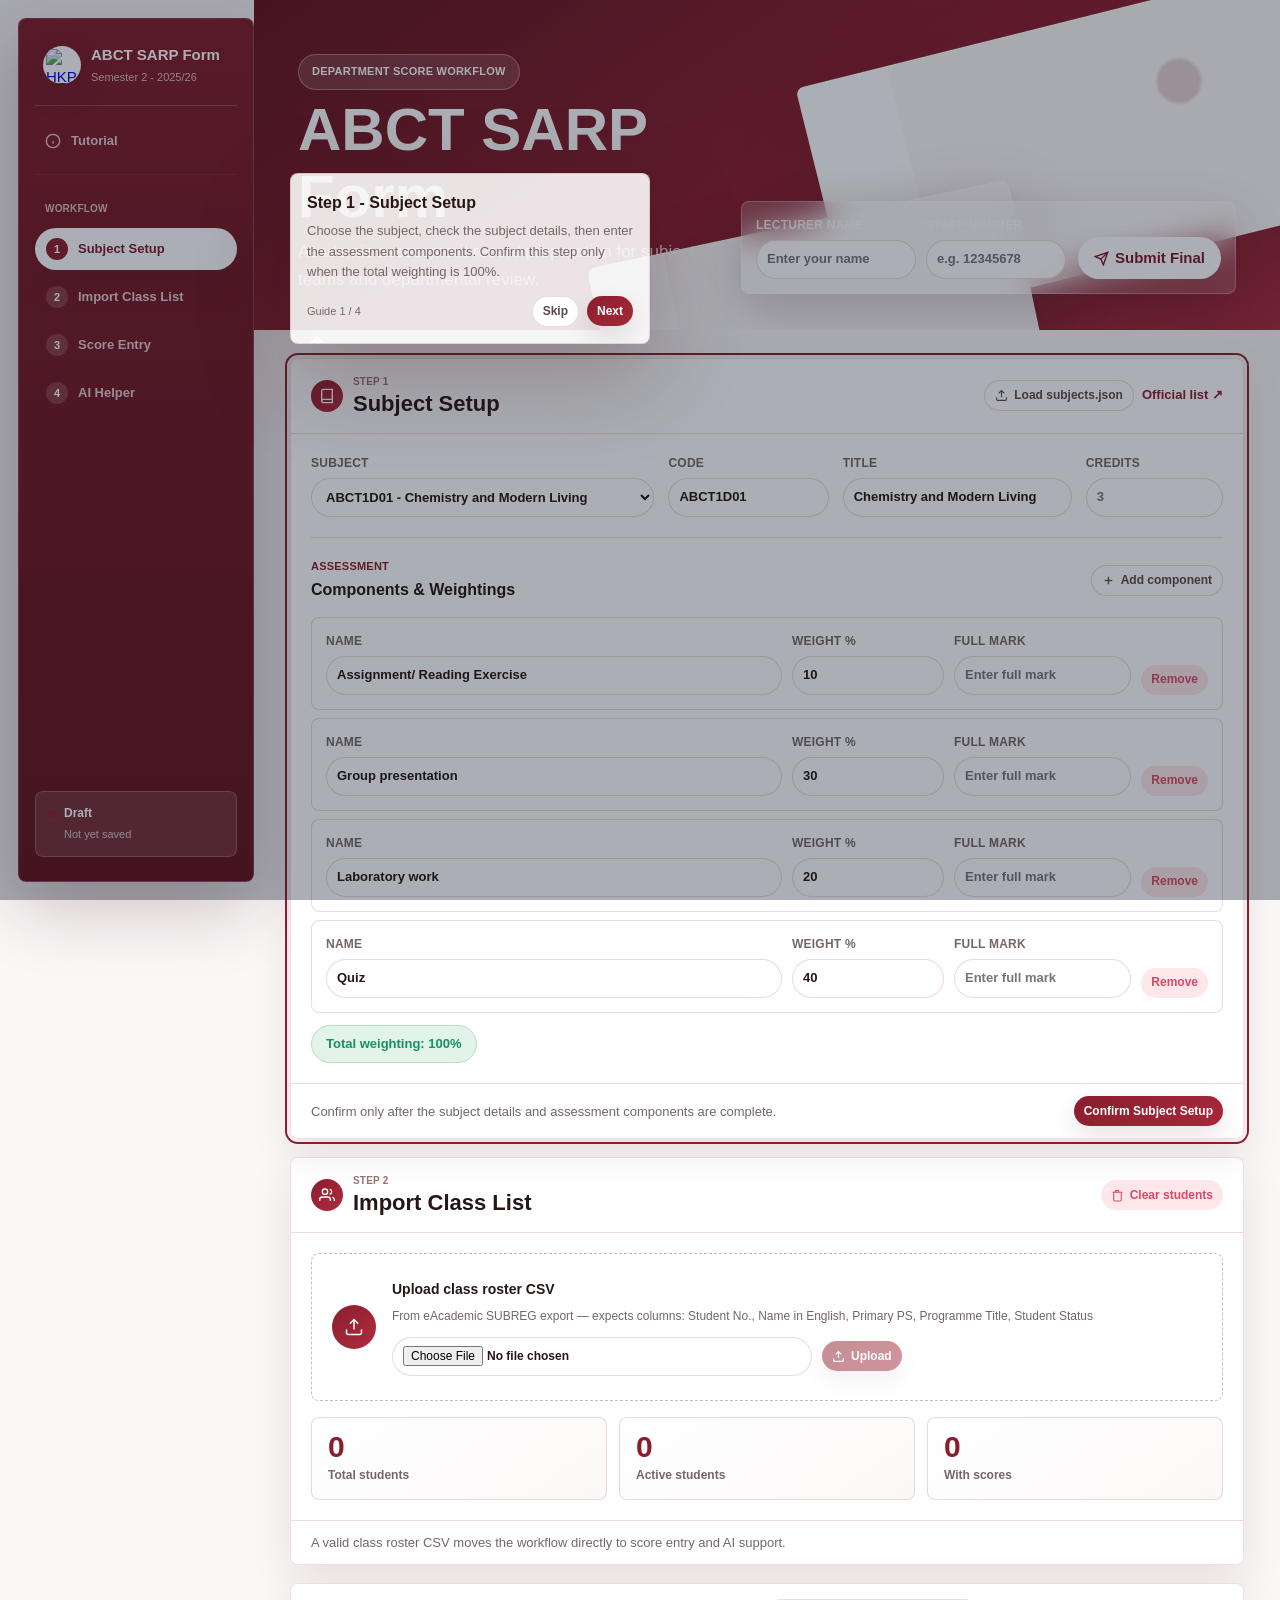
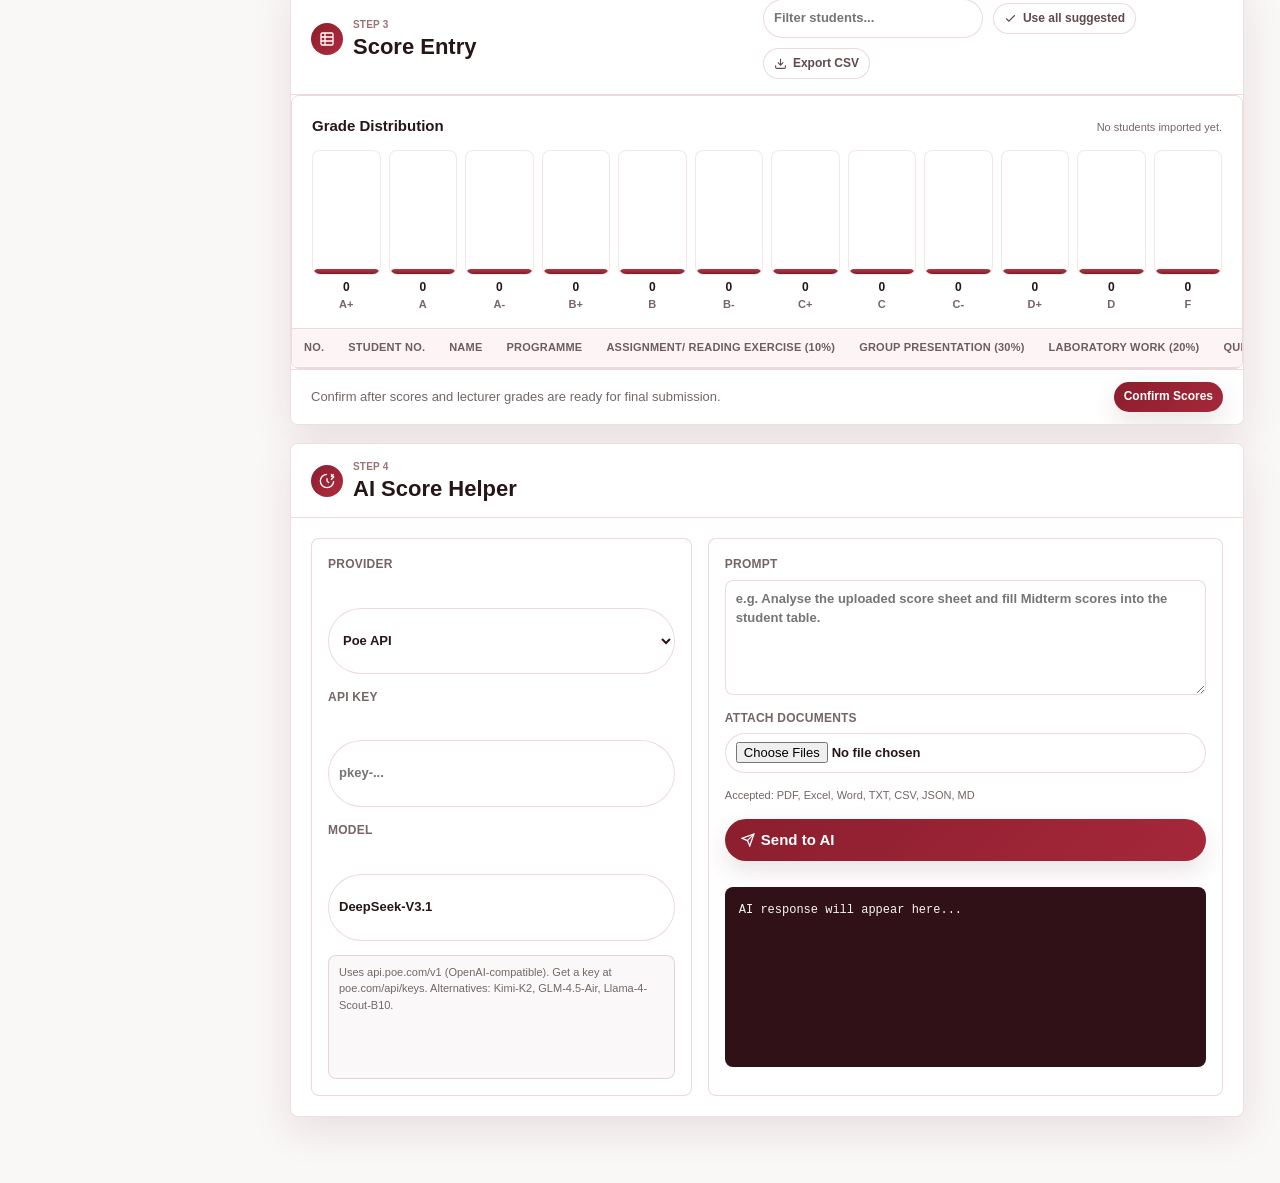
==== commit 04773392: "Add grade distribution chart" ====
--- a/index.html
+++ b/index.html
@@ -582,6 +582,67 @@
     .score-over { border-color: var(--warn) !important; background: var(--warn-bg) !important; }
     .student-name { font-weight: 700; color: var(--ink); }
     .muted { color: var(--muted); font-size: 11px; }
+    .grade-chart {
+      border-bottom: 1px solid var(--line);
+      padding: 18px 20px;
+      background: rgba(255,255,255,.38);
+    }
+    .grade-chart-head {
+      display: flex;
+      align-items: baseline;
+      justify-content: space-between;
+      gap: 12px;
+      margin-bottom: 12px;
+    }
+    .grade-chart-head h3 {
+      margin: 0;
+      font-size: 15px;
+      color: var(--ink);
+    }
+    .grade-bars {
+      display: grid;
+      grid-template-columns: repeat(12, minmax(34px, 1fr));
+      gap: 8px;
+      align-items: end;
+      min-height: 160px;
+    }
+    .grade-bar-item {
+      display: grid;
+      grid-template-rows: 1fr auto auto;
+      gap: 6px;
+      min-width: 0;
+      height: 160px;
+      text-align: center;
+    }
+    .grade-bar-track {
+      display: flex;
+      align-items: end;
+      justify-content: center;
+      min-height: 112px;
+      border-radius: 8px;
+      background: rgba(255,255,255,.7);
+      border: 1px solid rgba(139,30,45,.10);
+      overflow: hidden;
+    }
+    .grade-bar-fill {
+      width: 100%;
+      min-height: 4px;
+      border-radius: 8px 8px 0 0;
+      background: linear-gradient(180deg, #b13a46, #7f1d2a);
+      transition: height .18s ease;
+    }
+    .grade-bar-count {
+      font-weight: 800;
+      color: var(--ink);
+      font-size: 12px;
+      line-height: 1;
+    }
+    .grade-bar-label {
+      font-weight: 800;
+      color: var(--muted);
+      font-size: 11px;
+      line-height: 1;
+    }
     .grade-pill {
       display: inline-flex;
       align-items: center;
@@ -1505,6 +1566,13 @@
       </div>
       <div class="panel-body" style="padding:0">
         <div class="table-wrap">
+          <div class="grade-chart" id="gradeChart">
+            <div class="grade-chart-head">
+              <h3>Grade Distribution</h3>
+              <span class="muted" id="gradeChartNote">Updates automatically as scores change.</span>
+            </div>
+            <div class="grade-bars" id="gradeBars"></div>
+          </div>
           <table id="scoreTable">
             <thead></thead>
             <tbody></tbody>
@@ -1615,6 +1683,26 @@
   </div>
 </div>
 
+<!-- Empty score modal -->
+<div class="modal-backdrop" id="emptyScoreModal" hidden>
+  <div class="modal" role="dialog" aria-modal="true" aria-labelledby="emptyScoreTitle">
+    <div class="modal-header">
+      <div class="modal-icon warn">
+        <svg width="22" height="22" fill="none" stroke="currentColor" stroke-width="2" viewBox="0 0 24 24"><circle cx="12" cy="12" r="10"/><line x1="12" y1="7" x2="12" y2="13"/><line x1="12" y1="17" x2="12.01" y2="17"/></svg>
+      </div>
+      <h3 id="emptyScoreTitle">Empty Scores</h3>
+    </div>
+    <div class="modal-body">
+      <p>There are empty score, do you want to set it as 0?</p>
+      <p class="muted" id="emptyScoreCount"></p>
+    </div>
+    <div class="modal-footer">
+      <button class="btn-secondary" id="emptyScoreNo" type="button">No</button>
+      <button class="btn-primary" id="emptyScoreYes" type="button">Yes, set as 0</button>
+    </div>
+  </div>
+</div>
+
 <!-- Alert modal -->
 <div class="modal-backdrop" id="alertModal" hidden>
   <div class="modal" role="alertdialog" aria-modal="true" aria-labelledby="alertModalTitle">
@@ -1981,6 +2069,25 @@
       if (!Number.isFinite(ov)) errors.push(`${stu.studentNo || stu.name || "A student"} does not have a valid overall score.`);
     });
     return errors;
+  }
+  function emptyScoreEntries() {
+    const entries = [];
+    state.students.forEach((stu, studentIndex) => {
+      state.components.forEach(component => {
+        if (String(stu.scores?.[component.name] ?? "").trim() === "") {
+          entries.push({ studentIndex, componentName: component.name });
+        }
+      });
+    });
+    return entries;
+  }
+  function fillEmptyScoresWithZero(entries = emptyScoreEntries()) {
+    entries.forEach(({ studentIndex, componentName }) => {
+      const student = state.students[studentIndex];
+      if (!student) return;
+      if (!student.scores) student.scores = {};
+      student.scores[componentName] = 0;
+    });
   }
 
   /* ─── Subject workspace ─── */
@@ -2274,6 +2381,30 @@
     $("fCount").textContent = state.students.filter(s =>
       Object.values(s.scores || {}).some(v => String(v).trim() !== "")).length;
   }
+  function gradeForDistribution(student) {
+    return student.lecturerGrade || higherGrade(suggestGrade(calcOverall(student))) || "";
+  }
+  function renderGradeChart() {
+    const counts = Object.fromEntries(gradeOptions.map(grade => [grade, 0]));
+    state.students.forEach(student => {
+      const grade = gradeForDistribution(student);
+      if (Object.prototype.hasOwnProperty.call(counts, grade)) counts[grade]++;
+    });
+    const counted = Object.values(counts).reduce((sum, count) => sum + count, 0);
+    const max = Math.max(1, ...Object.values(counts));
+    $("gradeBars").innerHTML = gradeOptions.map(grade => {
+      const count = counts[grade];
+      const height = count ? Math.max(8, Math.round((count / max) * 100)) : 4;
+      return `<div class="grade-bar-item">
+        <div class="grade-bar-track"><div class="grade-bar-fill" style="height:${height}%"></div></div>
+        <div class="grade-bar-count">${count}</div>
+        <div class="grade-bar-label">${esc(grade)}</div>
+      </div>`;
+    }).join("");
+    $("gradeChartNote").textContent = counted
+      ? `${counted} student${counted !== 1 ? "s" : ""} counted.`
+      : "No students imported yet.";
+  }
 
   /* ─── Visible + sorted students ─── */
   function visibleStudents() {
@@ -2306,6 +2437,7 @@
   function renderTable() {
     const focused = document.activeElement;
     const focusedDataset = focused?.dataset ? { ...focused.dataset } : null;
+    renderGradeChart();
 
     const columns = [
       ["no","No."], ["studentNo","Student No."], ["name","Name"], ["programme","Programme"],
@@ -2473,6 +2605,13 @@
   function closeGradeChoiceModal() {
     $("gradeChoiceModal").hidden = true;
   }
+  function openEmptyScoreModal(entries) {
+    $("emptyScoreCount").textContent = `${entries.length} empty score${entries.length !== 1 ? "s" : ""} will be set to 0 if you choose Yes.`;
+    $("emptyScoreModal").hidden = false;
+  }
+  function closeEmptyScoreModal() {
+    $("emptyScoreModal").hidden = true;
+  }
   function useAllSuggestedGrades(mode = "higher") {
     const pickGrade = mode === "lower" ? lowerGrade : higherGrade;
     let updated = 0;
@@ -2486,6 +2625,23 @@
     state.scoresConfirmed = false;
     renderTable(); applyWorkflowState(); scheduleAutoSave();
     toast(`Applied ${mode} suggested grades for ${updated} student${updated !== 1 ? "s" : ""}.`);
+  }
+
+  function confirmScores({ askSubmit = false } = {}) {
+    const problems = validateScoresForConfirm();
+    if (problems.length) {
+      openAlertModal("Scores Need Checking",
+        `<p>Please complete the score table before final submission:</p><ul>${problems.slice(0, 20).map(p => `<li>${esc(p)}</li>`).join("")}</ul>${problems.length > 20 ? `<p>And ${problems.length - 20} more.</p>` : ""}`);
+      return false;
+    }
+    state.workflowStep = 4;
+    state.scoresConfirmed = true;
+    saveLocal({ showToast: false });
+    renderAll();
+    window.scrollTo({ top: 0, behavior: "smooth" });
+    toast("Scores confirmed. Enter lecturer name and staff number, then submit.");
+    if (askSubmit) setTimeout(() => $("submitBtn").click(), 250);
+    return true;
   }
 
   /* ─── Submission ─── */
@@ -2864,20 +3020,22 @@
     $("gradeChoiceCancel").addEventListener("click", closeGradeChoiceModal);
     $("gradeChoiceLower").addEventListener("click", () => useAllSuggestedGrades("lower"));
     $("gradeChoiceHigher").addEventListener("click", () => useAllSuggestedGrades("higher"));
+    $("emptyScoreNo").addEventListener("click", closeEmptyScoreModal);
+    $("emptyScoreYes").addEventListener("click", () => {
+      fillEmptyScoresWithZero();
+      closeEmptyScoreModal();
+      state.scoresConfirmed = false;
+      renderTable(); syncSummary(); applyWorkflowState();
+      confirmScores({ askSubmit: true });
+    });
 
     $("confirmScoresBtn").addEventListener("click", () => {
-      const problems = validateScoresForConfirm();
-      if (problems.length) {
-        openAlertModal("Scores Need Checking",
-          `<p>Please complete the score table before final submission:</p><ul>${problems.slice(0, 20).map(p => `<li>${esc(p)}</li>`).join("")}</ul>${problems.length > 20 ? `<p>And ${problems.length - 20} more.</p>` : ""}`);
+      const emptyScores = emptyScoreEntries();
+      if (emptyScores.length) {
+        openEmptyScoreModal(emptyScores);
         return;
       }
-      state.workflowStep = 4;
-      state.scoresConfirmed = true;
-      saveLocal({ showToast: false });
-      renderAll();
-      window.scrollTo({ top: 0, behavior: "smooth" });
-      toast("Scores confirmed. Enter lecturer name and staff number, then submit.");
+      confirmScores();
     });
 
     /* Submit */
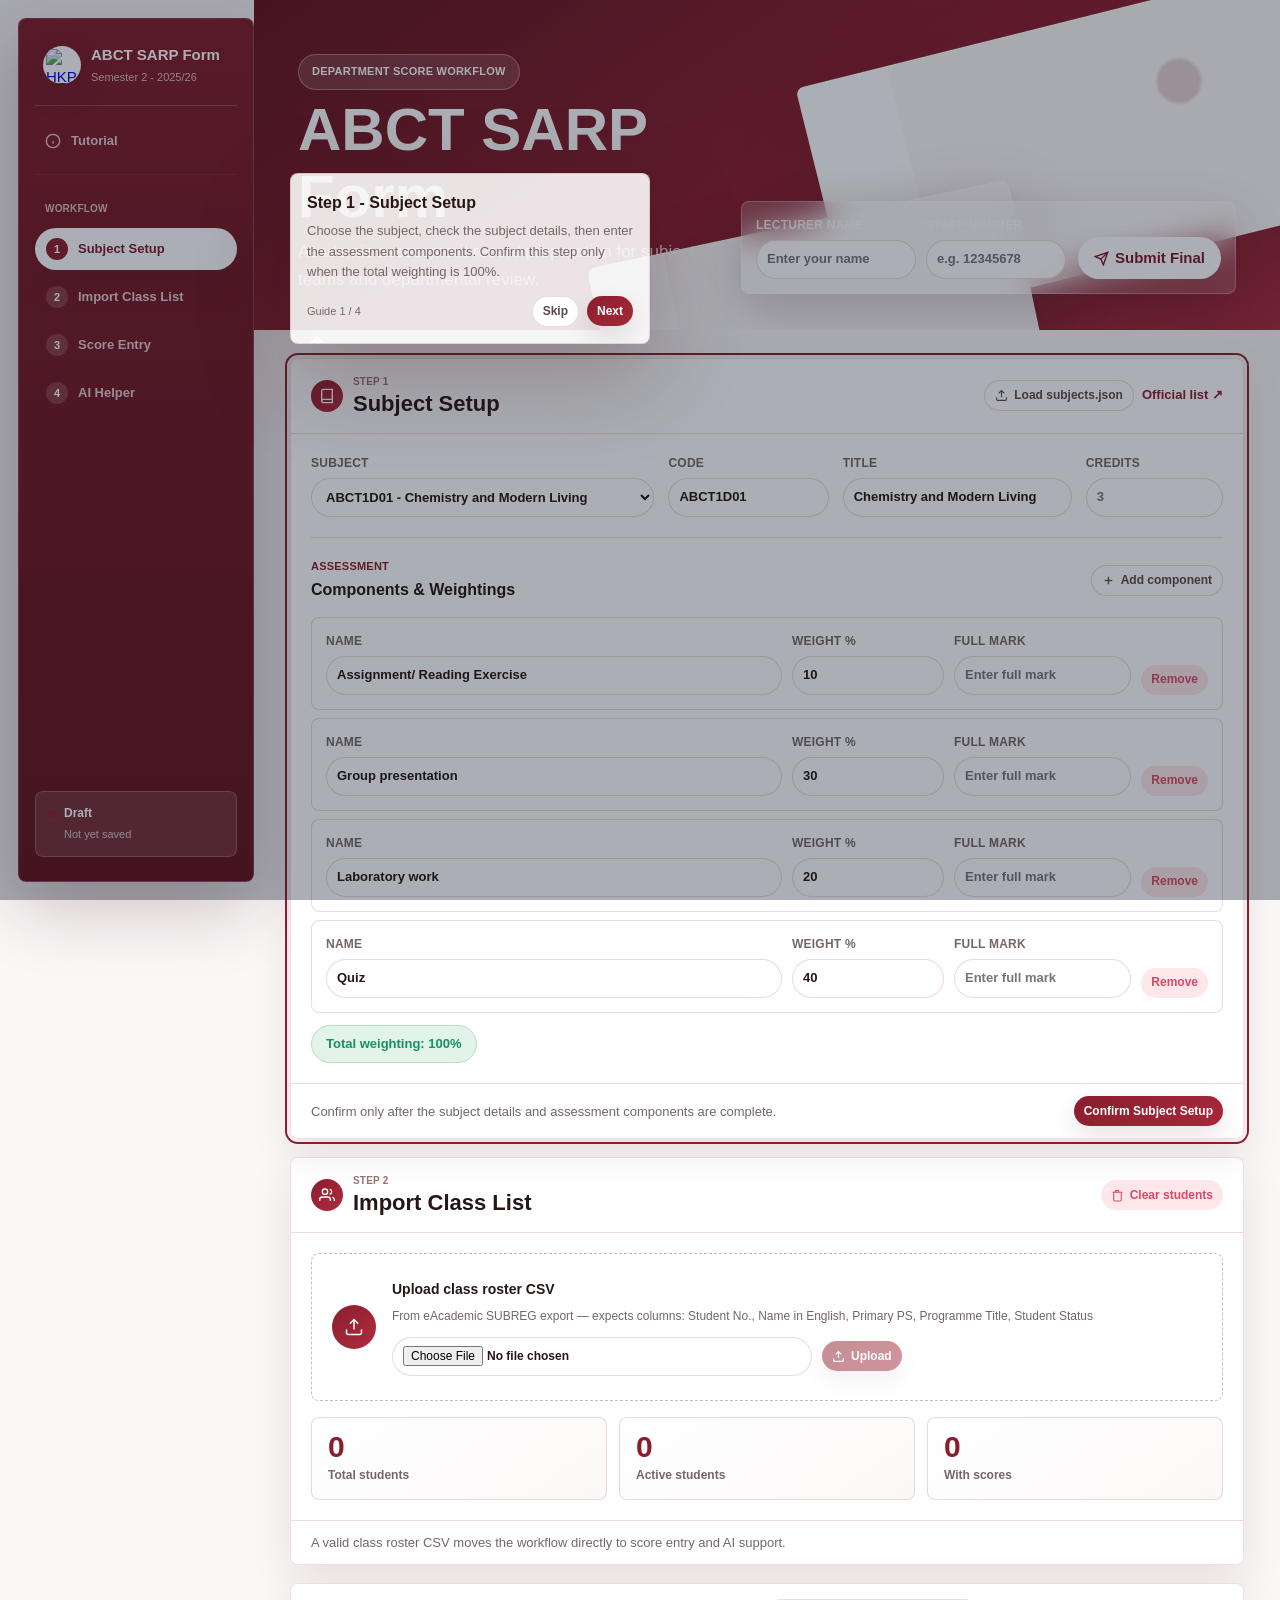
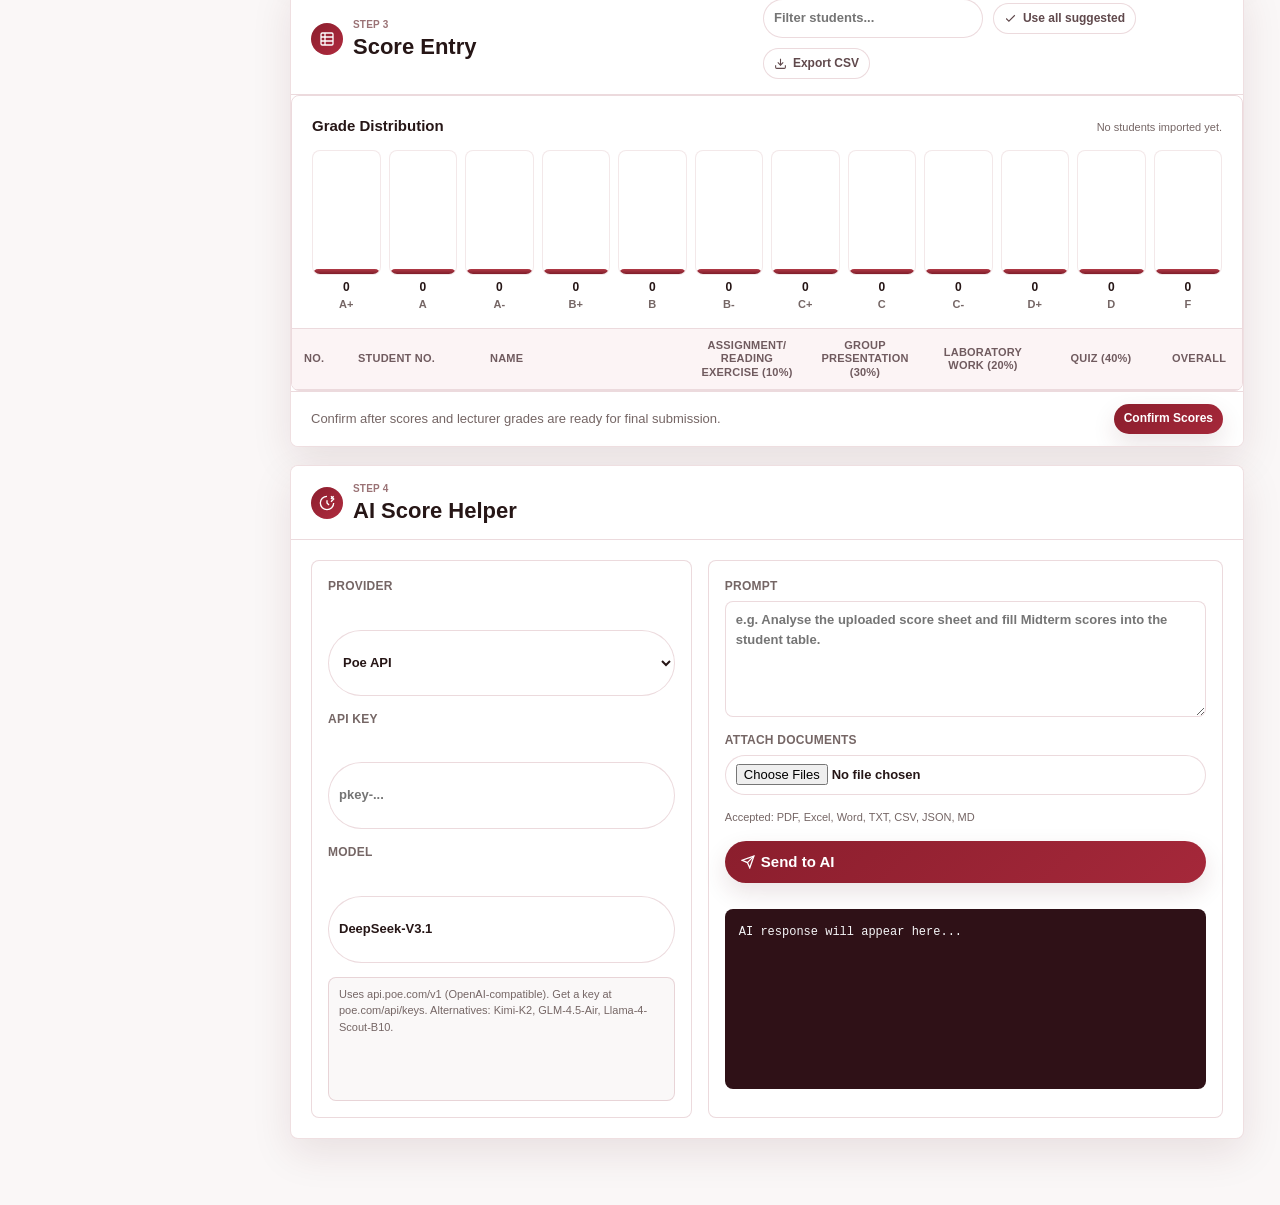
==== commit 797d703f: "Fix score table assessment column widths" ====
--- a/index.html
+++ b/index.html
@@ -529,7 +529,7 @@
       border-radius: var(--radius-sm);
       max-height: 62vh;
     }
-    table { width: 100%; border-collapse: collapse; min-width: 1100px; }
+    table { width: max-content; border-collapse: collapse; min-width: 100%; table-layout: fixed; }
     thead th {
       position: sticky;
       top: 0;
@@ -544,6 +544,52 @@
       border-bottom: 1px solid var(--line);
       white-space: nowrap;
     }
+    #scoreTable th,
+    #scoreTable td {
+      width: 112px;
+      min-width: 112px;
+      max-width: 112px;
+    }
+    #scoreTable .col-no {
+      width: 54px;
+      min-width: 54px;
+      max-width: 54px;
+    }
+    #scoreTable .col-student-no {
+      width: 132px;
+      min-width: 132px;
+      max-width: 132px;
+    }
+    #scoreTable .col-name {
+      width: 210px;
+      min-width: 210px;
+      max-width: 210px;
+    }
+    #scoreTable .col-score {
+      width: 118px;
+      min-width: 118px;
+      max-width: 118px;
+    }
+    #scoreTable .col-overall,
+    #scoreTable .col-grade,
+    #scoreTable .col-lecturer-grade {
+      width: 120px;
+      min-width: 120px;
+      max-width: 120px;
+    }
+    #scoreTable .col-use {
+      width: 116px;
+      min-width: 116px;
+      max-width: 116px;
+    }
+    #scoreTable .col-score button {
+      display: block;
+      width: 100%;
+      white-space: normal;
+      overflow-wrap: anywhere;
+      text-align: center;
+      line-height: 1.2;
+    }
     thead th button {
       border: 0;
       background: transparent;
@@ -569,8 +615,12 @@
       white-space: nowrap;
       font-size: 13px;
     }
+    #scoreTable .col-score {
+      white-space: normal;
+    }
     td input, td select {
       min-width: 88px;
+      width: 100%;
       padding: 6px 8px;
       font-size: 12px;
       min-height: 34px;
@@ -2440,13 +2490,13 @@
     renderGradeChart();
 
     const columns = [
-      ["no","No."], ["studentNo","Student No."], ["name","Name"], ["programme","Programme"],
-      ...state.components.map(c => [`comp:${c.name}`, `${c.name} (${c.weight}%)`]),
-      ["overall","Overall"], ["grade","Suggested"], ["lecturerGrade","Lecturer Grade"], ["useSuggestion",""]
+      ["no","No.","col-no"], ["studentNo","Student No.","col-student-no"], ["name","Name","col-name"],
+      ...state.components.map(c => [`comp:${c.name}`, `${c.name} (${c.weight}%)`, "col-score"]),
+      ["overall","Overall","col-overall"], ["grade","Suggested","col-grade"], ["lecturerGrade","Lecturer Grade","col-lecturer-grade"], ["useSuggestion","","col-use"]
     ];
 
-    $("scoreTable").tHead.innerHTML = `<tr>${columns.map(([k, t]) =>
-      `<th><button type="button" data-sort="${esc(k)}">${esc(t)}</button></th>`
+    $("scoreTable").tHead.innerHTML = `<tr>${columns.map(([k, t, cls]) =>
+      `<th class="${esc(cls)}"><button type="button" data-sort="${esc(k)}">${esc(t)}</button></th>`
     ).join("")}</tr>`;
     $("scoreTable").tHead.querySelectorAll("[data-sort]").forEach(b => {
       b.addEventListener("click", () => {
@@ -2465,22 +2515,21 @@
         const value = String(s.scores?.[c.name] ?? "").trim();
         const raw  = value === "" ? NaN : Number(value);
         const over = Number.isFinite(raw) && raw > Number(c.fullMark || 0);
-        return `<td><input class="${over ? "score-over" : ""}" type="number" step=".01" min="0" max="${c.fullMark}" value="${s.scores[c.name] ?? ""}" data-si="${real}" data-comp="${esc(c.name)}"></td>`;
+        return `<td class="col-score"><input class="${over ? "score-over" : ""}" type="number" step=".01" min="0" max="${c.fullMark}" value="${s.scores[c.name] ?? ""}" data-si="${real}" data-comp="${esc(c.name)}"></td>`;
       }).join("");
       const lecturerGrade = s.lecturerGrade || "";
       const gradeCell = `<select class="${gradeTone(lecturerGrade)} ${gradeAlignmentTone(lecturerGrade, grade)}" data-gi="${real}"><option value=""></option>${
         gradeOptions.map(g => `<option value="${g}" ${s.lecturerGrade === g ? "selected" : ""}>${g}</option>`).join("")
       }</select>`;
       return `<tr>
-        <td>${idx + 1}</td>
-        <td><code style="font-size:11px">${esc(s.studentNo)}</code></td>
-        <td><span class="student-name">${esc(s.name)}</span><div class="muted">${esc(s.status || "")}</div></td>
-        <td>${esc(s.programme)}<div class="muted">${esc(s.programmeTitle)}</div></td>
+        <td class="col-no">${idx + 1}</td>
+        <td class="col-student-no"><code style="font-size:11px">${esc(s.studentNo)}</code></td>
+        <td class="col-name"><span class="student-name">${esc(s.name)}</span><div class="muted">${esc(s.status || "")}</div></td>
         ${cells}
-        <td><strong>${Number.isFinite(overall) ? overall.toFixed(2) : "—"}</strong></td>
-        <td><span class="grade-pill ${gradeTone(higherGrade(grade) || grade)}">${esc(grade) || "—"}</span></td>
-        <td>${gradeCell}</td>
-        <td><button class="btn-secondary btn-sm use-btn" type="button" data-use="${real}">Use suggested</button></td>
+        <td class="col-overall"><strong>${Number.isFinite(overall) ? overall.toFixed(2) : "--"}</strong></td>
+        <td class="col-grade"><span class="grade-pill ${gradeTone(higherGrade(grade) || grade)}">${esc(grade) || "--"}</span></td>
+        <td class="col-lecturer-grade">${gradeCell}</td>
+        <td class="col-use"><button class="btn-secondary btn-sm use-btn" type="button" data-use="${real}">Use suggested</button></td>
       </tr>`;
     }).join("");
 
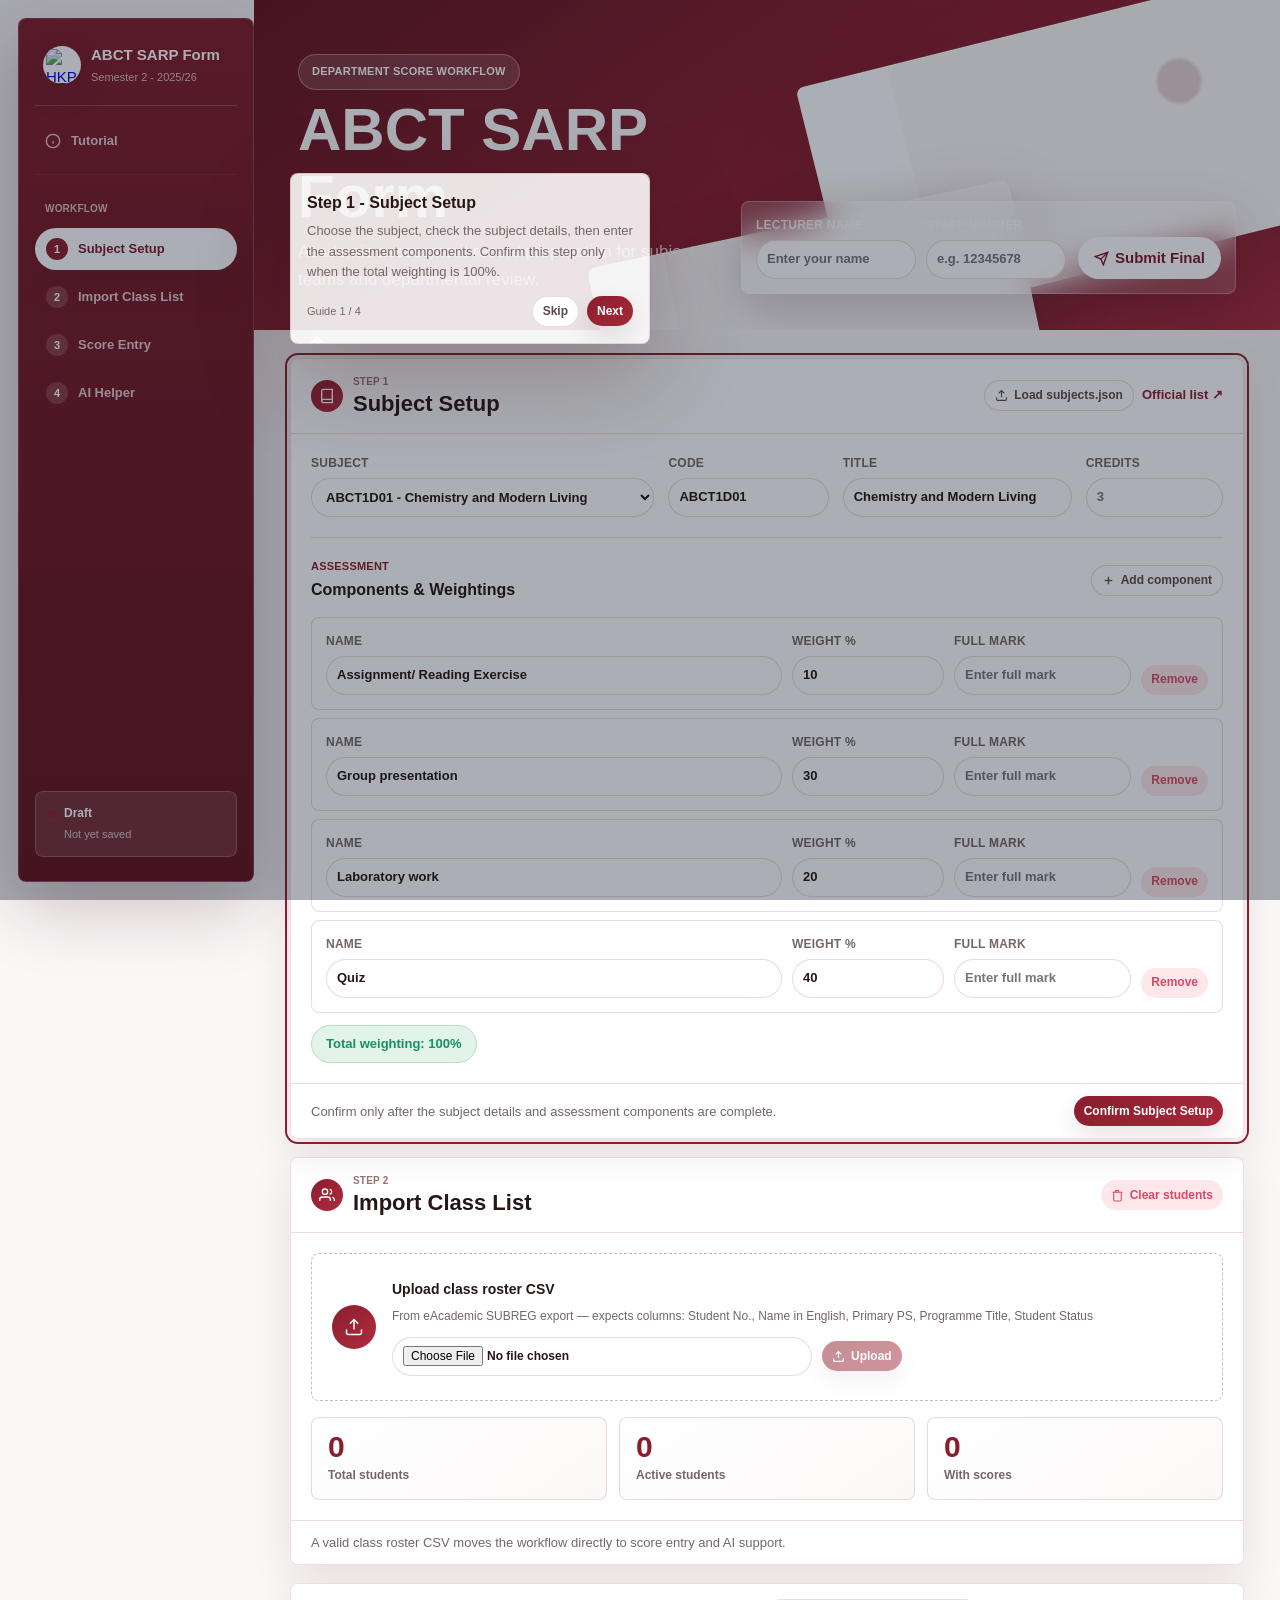
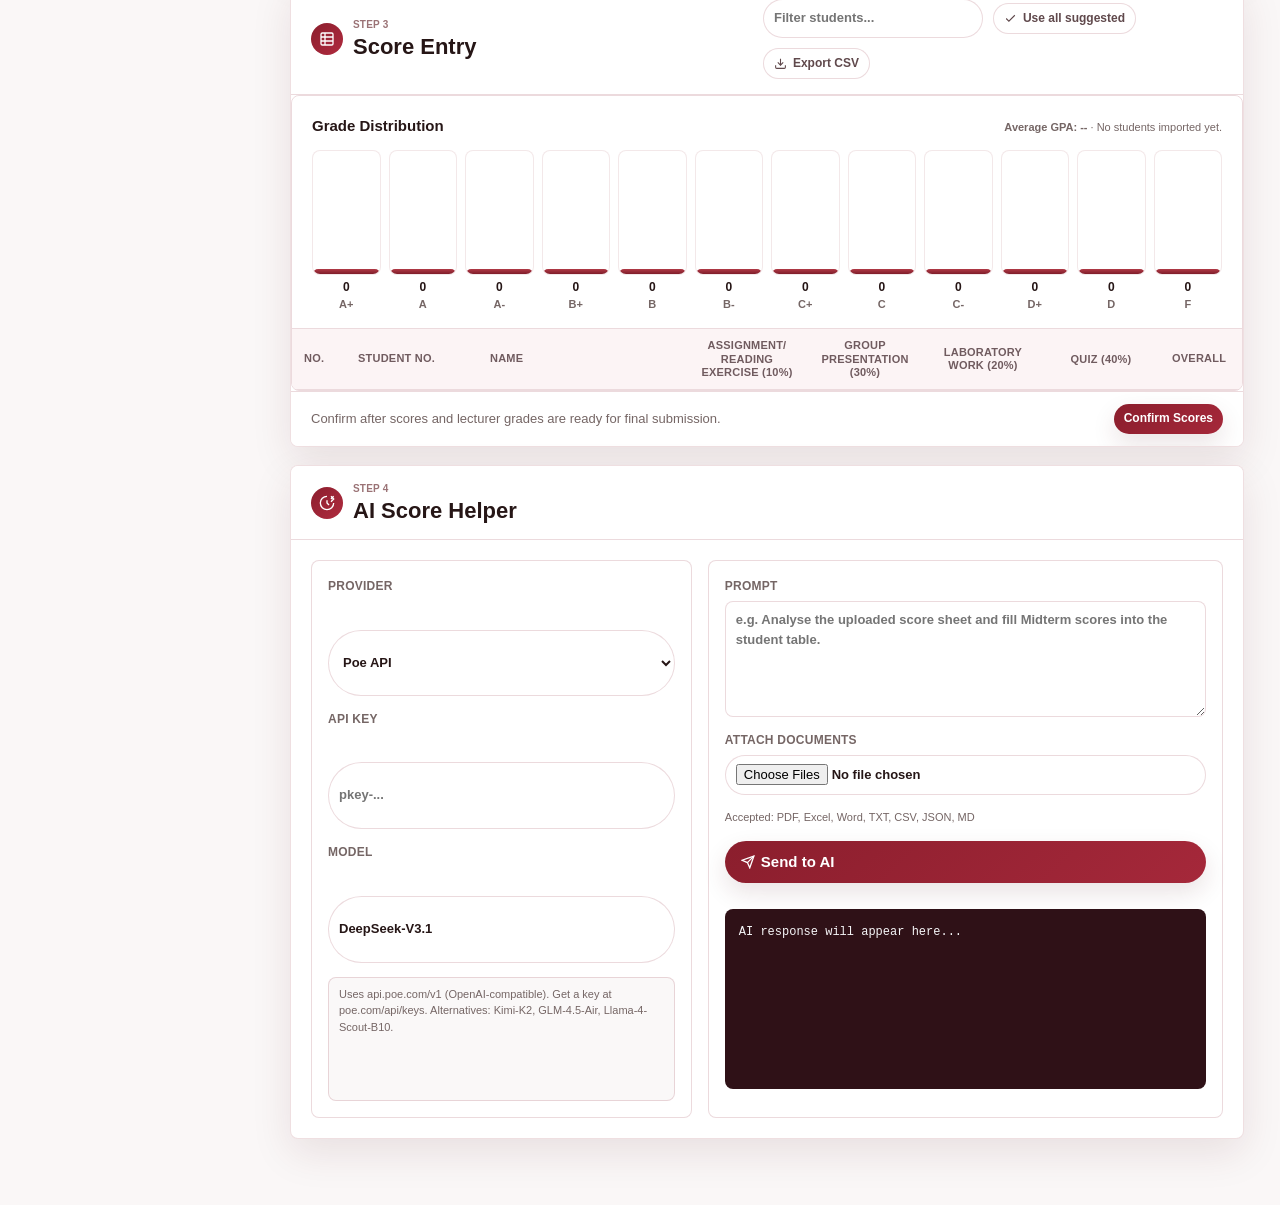
==== commit fa805d6a: "Unsubmit on unlock and show average GPA" ====
--- a/index.html
+++ b/index.html
@@ -1619,7 +1619,7 @@
           <div class="grade-chart" id="gradeChart">
             <div class="grade-chart-head">
               <h3>Grade Distribution</h3>
-              <span class="muted" id="gradeChartNote">Updates automatically as scores change.</span>
+              <span class="muted"><strong id="averageGpa">Average GPA: --</strong> &middot; <span id="gradeChartNote">Updates automatically as scores change.</span></span>
             </div>
             <div class="grade-bars" id="gradeBars"></div>
           </div>
@@ -1792,6 +1792,12 @@
     [55,"C+ or B-"], [50,"C or C+"], [45,"C- or C"], [40,"D+ or C-"], [35,"D or D+"], [30,"F or D"], [0,"F"]
   ];
   const gradeOptions = ["A+","A","A-","B+","B","B-","C+","C","C-","D+","D","F"];
+  const gradePoints = {
+    "A+": 4.5, "A": 4.0, "A-": 3.75,
+    "B+": 3.5, "B": 3.0, "B-": 2.75,
+    "C+": 2.5, "C": 2.0, "C-": 1.75,
+    "D+": 1.5, "D": 1.0, "F": 0.0
+  };
 
   const STORAGE_KEY = "abct_sarp_v5";
   const GOOGLE_SHEETS_WEB_APP_URL = "";
@@ -2272,7 +2278,8 @@
     const isCompletedSubject = code => {
       const key = String(code || "").trim();
       const rec = key ? state.subjectWork[key] : null;
-      return !!rec?.locked || (key && key === state.subject.code && !!state.subjectLocked);
+      return !!rec?.locked || !!rec?.finalSubmission || !!rec?.submittedAt ||
+        (key && key === state.subject.code && (!!state.subjectLocked || !!state.finalSubmission || !!state.submittedAt));
     };
     $("subjectSelect").innerHTML = sorted
       .map(s => {
@@ -2434,13 +2441,21 @@
   function gradeForDistribution(student) {
     return student.lecturerGrade || higherGrade(suggestGrade(calcOverall(student))) || "";
   }
+  function gradePointForStudent(student) {
+    const grade = gradeForDistribution(student);
+    return Object.prototype.hasOwnProperty.call(gradePoints, grade) ? gradePoints[grade] : null;
+  }
   function renderGradeChart() {
     const counts = Object.fromEntries(gradeOptions.map(grade => [grade, 0]));
+    const points = [];
     state.students.forEach(student => {
       const grade = gradeForDistribution(student);
       if (Object.prototype.hasOwnProperty.call(counts, grade)) counts[grade]++;
+      const point = gradePointForStudent(student);
+      if (point !== null) points.push(point);
     });
     const counted = Object.values(counts).reduce((sum, count) => sum + count, 0);
+    const average = points.length ? points.reduce((sum, point) => sum + point, 0) / points.length : null;
     const max = Math.max(1, ...Object.values(counts));
     $("gradeBars").innerHTML = gradeOptions.map(grade => {
       const count = counts[grade];
@@ -2454,6 +2469,7 @@
     $("gradeChartNote").textContent = counted
       ? `${counted} student${counted !== 1 ? "s" : ""} counted.`
       : "No students imported yet.";
+    $("averageGpa").textContent = average === null ? "Average GPA: --" : `Average GPA: ${average.toFixed(2)}`;
   }
 
   /* ─── Visible + sorted students ─── */
@@ -3137,6 +3153,8 @@
       state.finalSubmission = submission;
       persistNow();
       closeSubmitModal();
+      renderSubjectOptions();
+      updateSubjectInputs();
       renderStatus();
       setLockedState(true);
       submitButton.disabled = false;
@@ -3151,7 +3169,11 @@
     $("unlockBtn").addEventListener("click", () => {
       if (!state.subjectLocked) return;
       state.subjectLocked = false;
+      state.submittedAt = "";
+      state.finalSubmission = null;
       persistNow();
+      renderSubjectOptions();
+      updateSubjectInputs();
       renderStatus(); setLockedState(false);
       toast(`Unlocked ${state.subject.code}. Editing re-enabled.`);
     });
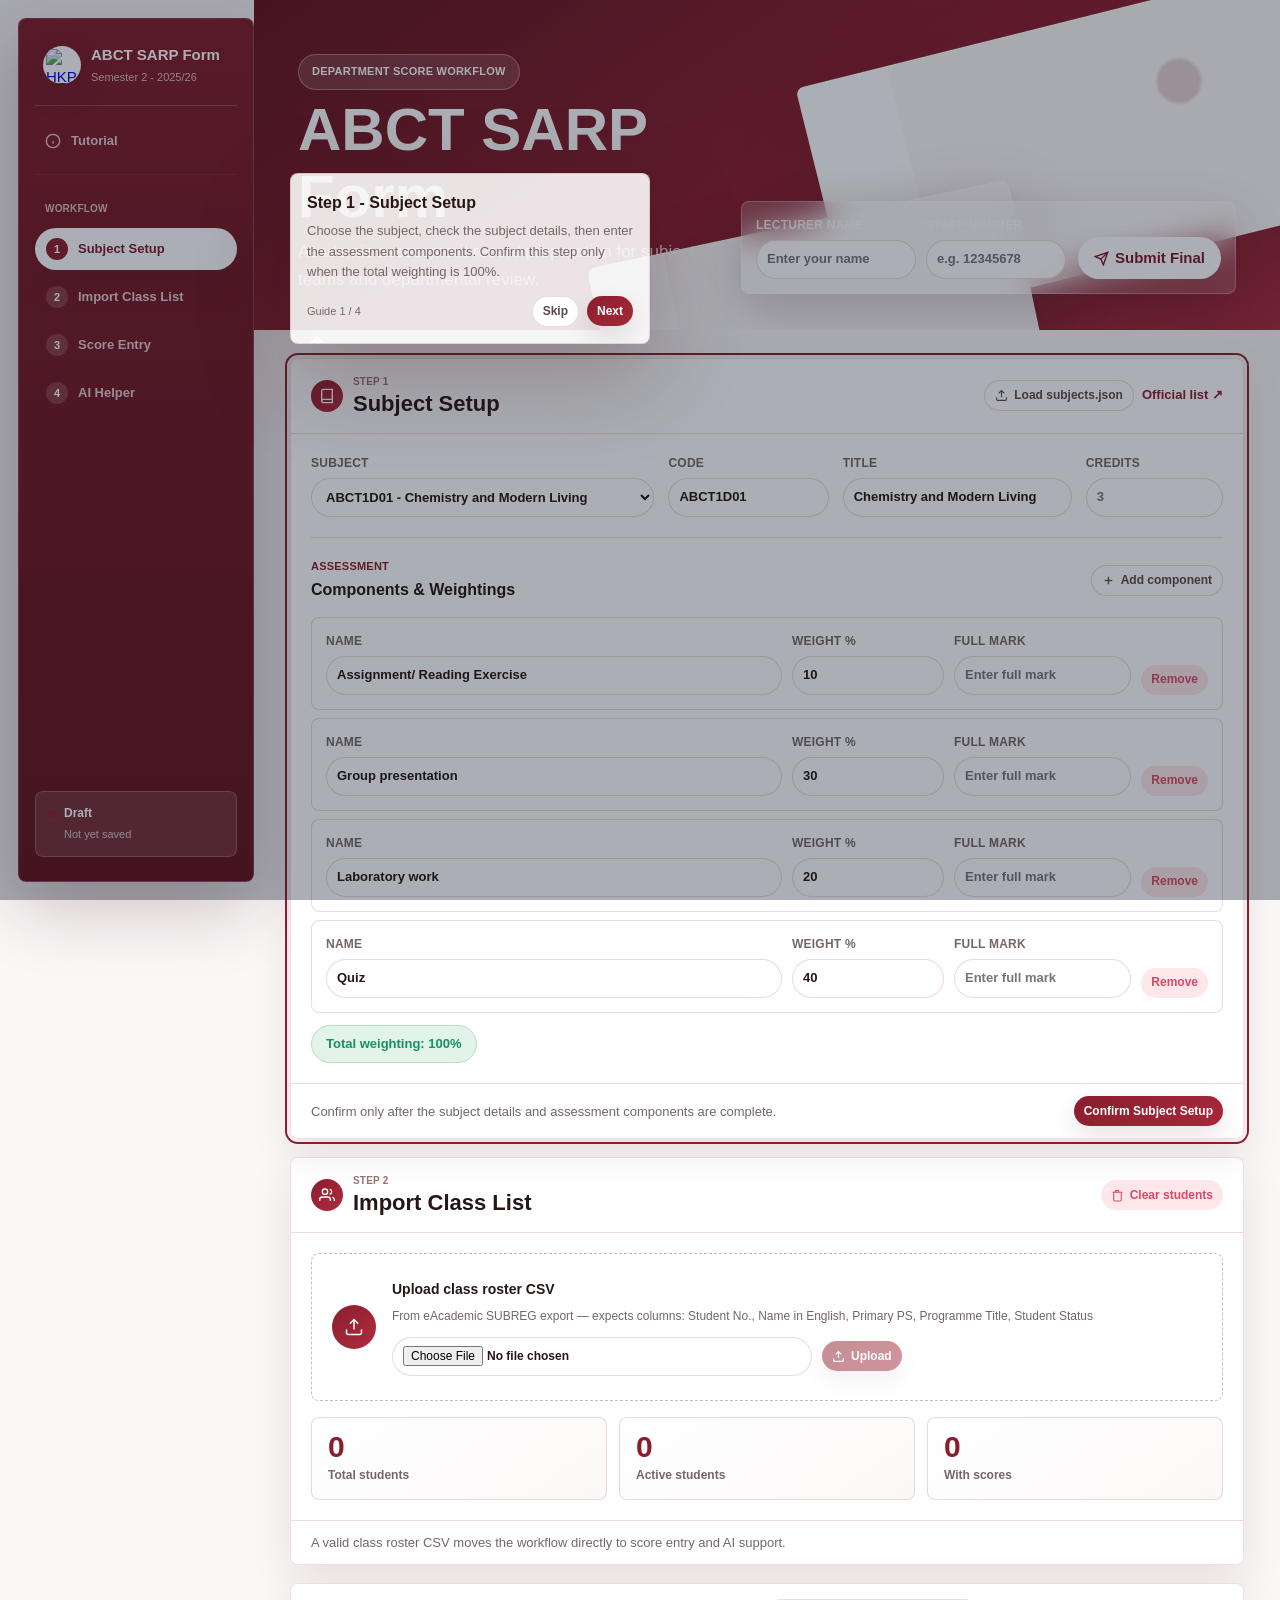
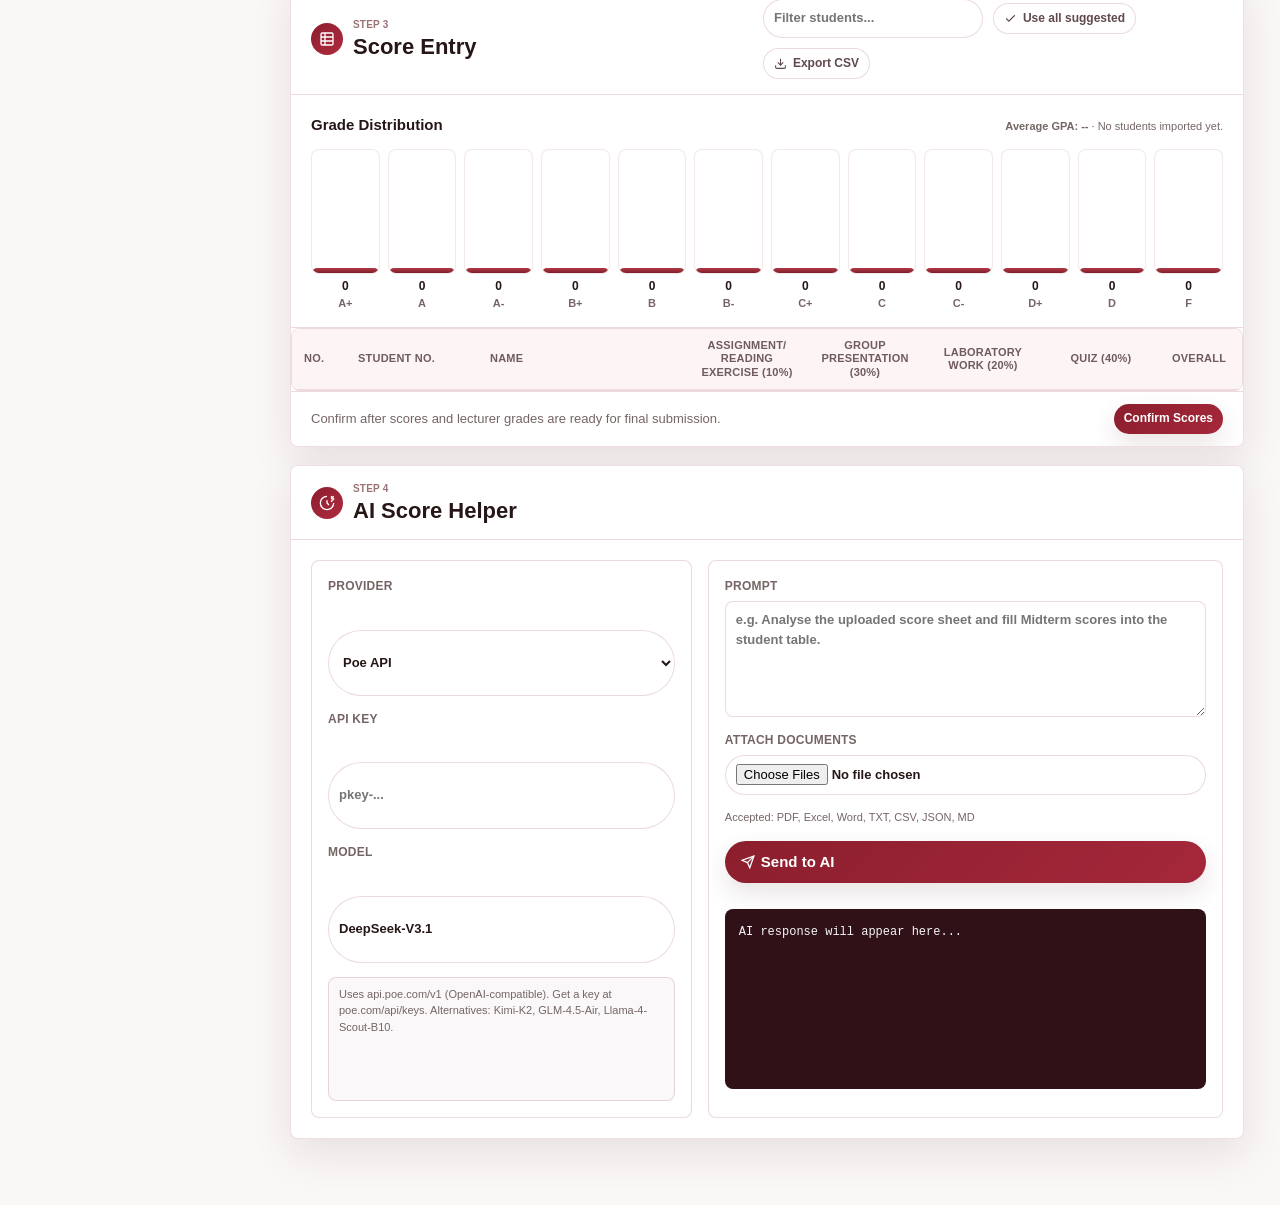
==== commit ca0f2657: "Separate grade chart from score table scroll" ====
--- a/index.html
+++ b/index.html
@@ -1615,14 +1615,14 @@
         </div>
       </div>
       <div class="panel-body" style="padding:0">
+        <div class="grade-chart" id="gradeChart">
+          <div class="grade-chart-head">
+            <h3>Grade Distribution</h3>
+            <span class="muted"><strong id="averageGpa">Average GPA: --</strong> &middot; <span id="gradeChartNote">Updates automatically as scores change.</span></span>
+          </div>
+          <div class="grade-bars" id="gradeBars"></div>
+        </div>
         <div class="table-wrap">
-          <div class="grade-chart" id="gradeChart">
-            <div class="grade-chart-head">
-              <h3>Grade Distribution</h3>
-              <span class="muted"><strong id="averageGpa">Average GPA: --</strong> &middot; <span id="gradeChartNote">Updates automatically as scores change.</span></span>
-            </div>
-            <div class="grade-bars" id="gradeBars"></div>
-          </div>
           <table id="scoreTable">
             <thead></thead>
             <tbody></tbody>
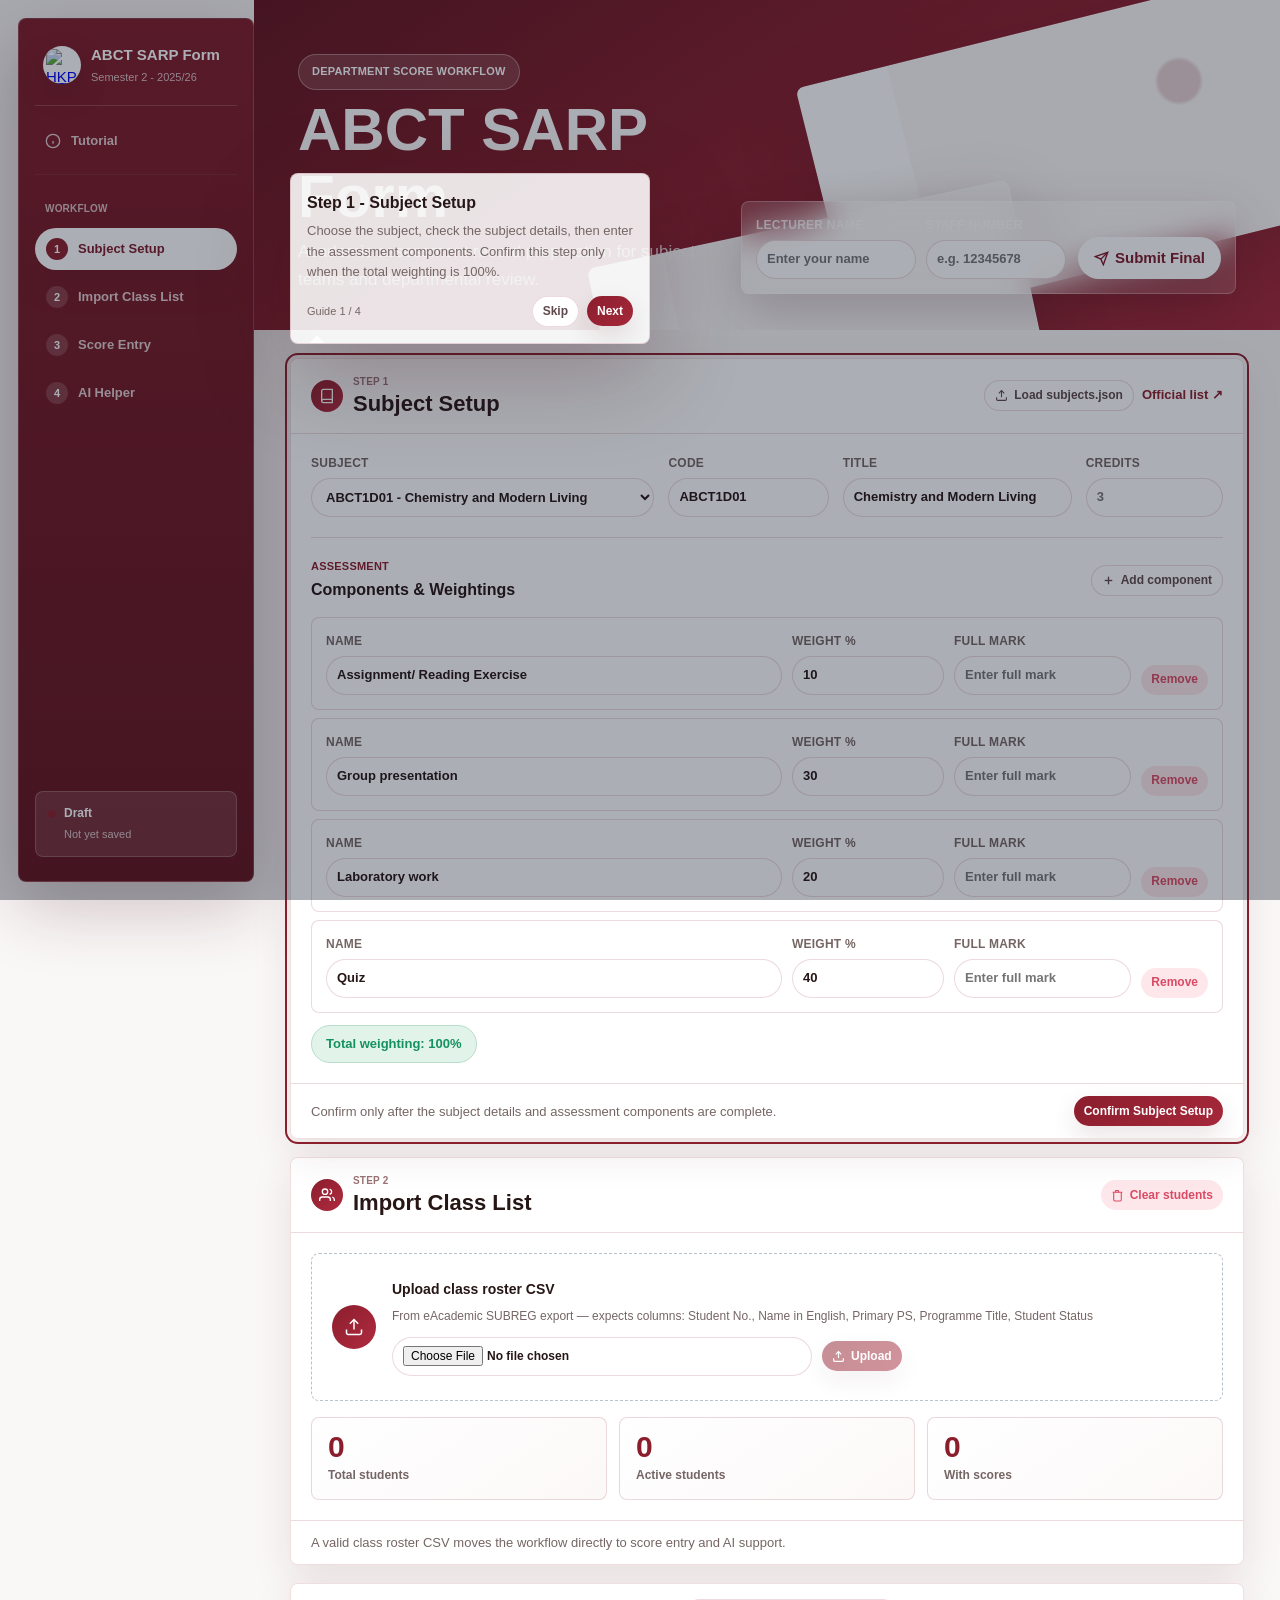
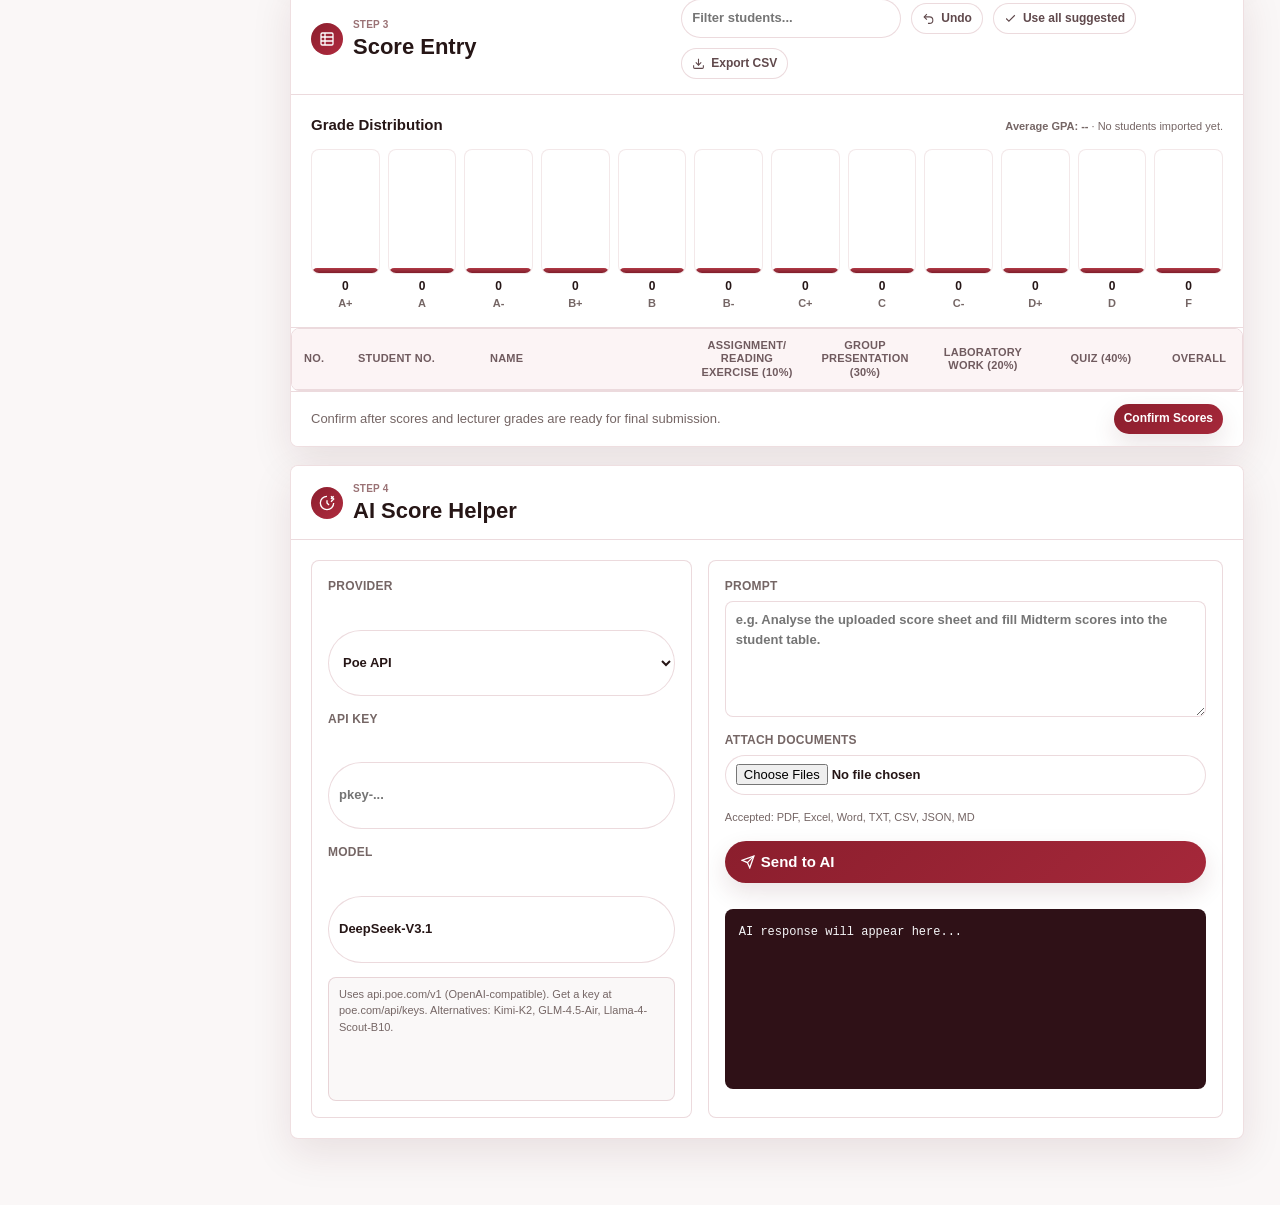
==== commit 541c81c2: "Add grade undo and mobile layout fixes" ====
--- a/index.html
+++ b/index.html
@@ -1389,6 +1389,126 @@
       }
       .topbar-actions {
         align-items: stretch;
+      }
+    }
+
+    /* Mobile fit overrides */
+    html, body {
+      max-width: 100%;
+      overflow-x: hidden;
+    }
+    main {
+      width: 100%;
+    }
+    .table-wrap,
+    .grade-chart {
+      max-width: 100%;
+      -webkit-overflow-scrolling: touch;
+    }
+    @media (max-width: 760px) {
+      body {
+        font-size: 13px;
+      }
+      main {
+        padding: 12px;
+      }
+      .sidebar {
+        margin: 8px;
+        padding: 10px;
+        display: grid;
+        grid-template-columns: 1fr 1fr;
+      }
+      .sidebar-brand {
+        grid-column: 1 / -1;
+      }
+      .nav-item,
+      .nav-utility {
+        min-width: 0;
+        padding: 9px 10px;
+      }
+      .topbar {
+        margin: -12px -12px 16px;
+        min-height: auto;
+        padding: 28px 16px 22px;
+      }
+      .topbar::before,
+      .topbar::after {
+        display: none;
+      }
+      .topbar-actions,
+      .table-controls,
+      .panel-footer,
+      .grade-chart-head {
+        align-items: stretch;
+        flex-direction: column;
+        width: 100%;
+      }
+      .table-filter,
+      .table-controls button,
+      .panel-footer button,
+      .topbar-actions button,
+      .topbar-actions .btn {
+        max-width: none;
+        width: 100%;
+      }
+      .lecturer-fields,
+      .form-grid-4,
+      .component-row,
+      .ai-layout {
+        grid-template-columns: 1fr;
+      }
+      h1 {
+        font-size: 30px;
+      }
+      h2 {
+        font-size: 18px;
+      }
+      .panel-body {
+        padding: 14px;
+      }
+      .grade-chart {
+        overflow-x: hidden;
+        padding: 14px;
+      }
+      .grade-bars {
+        grid-template-columns: repeat(12, minmax(0, 1fr));
+        gap: 4px;
+        min-width: 0;
+        min-height: 128px;
+      }
+      .grade-bar-item {
+        gap: 4px;
+        height: 128px;
+      }
+      .grade-bar-track {
+        min-height: 84px;
+        border-radius: 6px;
+      }
+      .grade-bar-count,
+      .grade-bar-label {
+        font-size: 10px;
+      }
+      .table-wrap {
+        overflow: auto;
+        max-height: 58vh;
+      }
+      #scoreTable {
+        min-width: max-content;
+      }
+    }
+    @media (max-width: 420px) {
+      .sidebar {
+        grid-template-columns: 1fr;
+      }
+      h1 {
+        font-size: 26px;
+      }
+      .grade-bars {
+        gap: 3px;
+      }
+      .grade-bar-count,
+      .grade-bar-label {
+        font-size: 9px;
       }
     }
   </style>
@@ -1604,6 +1724,10 @@
         </div>
         <div class="table-controls">
           <input class="table-filter" id="tableFilter" placeholder="Filter students...">
+          <button class="btn-secondary btn-sm btn-icon" id="undoGradeBtn" type="button" disabled>
+            <svg width="13" height="13" fill="none" stroke="currentColor" stroke-width="2" viewBox="0 0 24 24"><path d="M9 14 4 9l5-5"/><path d="M4 9h10a6 6 0 1 1 0 12h-3"/></svg>
+            Undo
+          </button>
           <button class="btn-secondary btn-sm btn-icon" id="useAllSuggestedBtn" type="button">
             <svg width="13" height="13" fill="none" stroke="currentColor" stroke-width="2" viewBox="0 0 24 24"><polyline points="20 6 9 17 4 12"/></svg>
             Use all suggested
@@ -1914,6 +2038,7 @@
     });
     $("tutorialBtn").disabled = submitted;
     $("subjectSelect").disabled = false;
+    updateUndoButton();
   }
 
   function setLockedState(locked) {
@@ -1947,6 +2072,7 @@
   let aiUploads = [];
   let selectedStudentFile = null;
   let resetToSetupAfterTutorial = false;
+  let gradeUndoStack = [];
 
   const tutorialSteps = [
     { selector: "#setup",           title: "Step 1 - Subject Setup", text: "Choose the subject, check the subject details, then enter the assessment components. Confirm this step only when the total weighting is 100%." },
@@ -2138,6 +2264,7 @@
     return entries;
   }
   function fillEmptyScoresWithZero(entries = emptyScoreEntries()) {
+    if (entries.length) pushGradeUndo("empty scores set to zero");
     entries.forEach(({ studentIndex, componentName }) => {
       const student = state.students[studentIndex];
       if (!student) return;
@@ -2230,6 +2357,49 @@
     clearTimeout(autoSaveTimer);
     autoSaveTimer = setTimeout(() => saveLocal({ showToast: false }), 400);
   }
+  function gradeUndoSnapshot(label) {
+    return {
+      label,
+      students: deepClone(state.students),
+      scoresConfirmed: !!state.scoresConfirmed,
+      workflowStep: Number(state.workflowStep || 1)
+    };
+  }
+  function updateUndoButton() {
+    const btn = $("undoGradeBtn");
+    if (!btn) return;
+    btn.disabled = state.subjectLocked || gradeUndoStack.length === 0;
+    btn.title = gradeUndoStack.length ? `Undo ${gradeUndoStack[gradeUndoStack.length - 1].label}` : "No grade changes to undo";
+  }
+  function commitGradeUndo(snapshot) {
+    if (!snapshot || state.subjectLocked) return;
+    gradeUndoStack.push(snapshot);
+    if (gradeUndoStack.length > 10) gradeUndoStack.shift();
+    updateUndoButton();
+  }
+  function pushGradeUndo(label) {
+    commitGradeUndo(gradeUndoSnapshot(label));
+  }
+  function clearGradeUndo() {
+    gradeUndoStack = [];
+    updateUndoButton();
+  }
+  function undoGradeChange() {
+    const snapshot = gradeUndoStack.pop();
+    if (!snapshot) {
+      updateUndoButton();
+      toast("No grade changes to undo.");
+      return;
+    }
+    state.students = deepClone(snapshot.students);
+    state.scoresConfirmed = !!snapshot.scoresConfirmed;
+    state.workflowStep = Number(snapshot.workflowStep || state.workflowStep || 1);
+    syncSummary();
+    renderTable();
+    applyWorkflowState();
+    scheduleAutoSave();
+    toast(`Undid ${snapshot.label}.`);
+  }
   function loadLocal() {
     try {
       const raw = localStorage.getItem(STORAGE_KEY);
@@ -2261,6 +2431,7 @@
     const wasInSetup = Number(state.workflowStep || 1) <= 1;
     if (prevCode && prevCode !== subject.code) saveCurrentSubjectWorkspace();
     loadSubjectWorkspace(subject);
+    clearGradeUndo();
     if (wasInSetup && !state.subjectLocked) {
       state.workflowStep = 1;
       state.studentsConfirmed = false;
@@ -2504,6 +2675,7 @@
     const focused = document.activeElement;
     const focusedDataset = focused?.dataset ? { ...focused.dataset } : null;
     renderGradeChart();
+    updateUndoButton();
 
     const columns = [
       ["no","No.","col-no"], ["studentNo","Student No.","col-student-no"], ["name","Name","col-name"],
@@ -2553,6 +2725,8 @@
       n.addEventListener("change", e => {
         const i    = Number(e.target.dataset.si);
         const comp = e.target.dataset.comp;
+        if (String(state.students[i].scores[comp] ?? "") === String(e.target.value ?? "")) return;
+        pushGradeUndo("score entry");
         state.students[i].scores[comp] = e.target.value;
         state.scoresConfirmed = false;
         const cfg  = state.components.find(c => c.name === comp);
@@ -2575,7 +2749,10 @@
     });
     $("scoreTable").tBodies[0].querySelectorAll("[data-gi]").forEach(n => {
       n.addEventListener("change", e => {
-        state.students[Number(e.target.dataset.gi)].lecturerGrade = e.target.value;
+        const i = Number(e.target.dataset.gi);
+        if (String(state.students[i].lecturerGrade || "") === String(e.target.value || "")) return;
+        pushGradeUndo("lecturer grade change");
+        state.students[i].lecturerGrade = e.target.value;
         state.scoresConfirmed = false;
         renderTable();
         applyWorkflowState();
@@ -2587,6 +2764,8 @@
         const i = Number(e.target.dataset.use);
         const suggestion = higherGrade(suggestGrade(calcOverall(state.students[i])));
         if (!suggestion) { toast("Set assessment total to 100% first."); return; }
+        if (state.students[i].lecturerGrade === suggestion) return;
+        pushGradeUndo("suggested grade");
         state.students[i].lecturerGrade = suggestion;
         state.scoresConfirmed = false;
         renderTable(); applyWorkflowState(); scheduleAutoSave();
@@ -2654,6 +2833,7 @@
     state.workflowStep = 3;
     state.studentsConfirmed = true;
     selectedStudentFile = null;
+    clearGradeUndo();
     $("studentFile").value = "";
     $("uploadStudentsBtn").disabled = true;
     saveLocal({ showToast: false });
@@ -2679,14 +2859,21 @@
   }
   function useAllSuggestedGrades(mode = "higher") {
     const pickGrade = mode === "lower" ? lowerGrade : higherGrade;
+    const undo = gradeUndoSnapshot(`${mode} suggested grades`);
     let updated = 0;
     state.students.forEach(stu => {
       const s = pickGrade(suggestGrade(calcOverall(stu)));
       if (!s) return;
+      if (stu.lecturerGrade === s) return;
       stu.lecturerGrade = s;
       updated++;
     });
     closeGradeChoiceModal();
+    if (!updated) {
+      toast("No suggested grades changed.");
+      return;
+    }
+    commitGradeUndo(undo);
     state.scoresConfirmed = false;
     renderTable(); applyWorkflowState(); scheduleAutoSave();
     toast(`Applied ${mode} suggested grades for ${updated} student${updated !== 1 ? "s" : ""}.`);
@@ -2811,6 +2998,7 @@
   function applyAiUpdates(updates, { notify = true } = {}) {
     let hit = 0;
     const warnings = [];
+    const undo = gradeUndoSnapshot("AI score update");
     updates.forEach(u => {
       const { student, warning } = studentMatchForUpdate(u);
       if (!student) { warnings.push(warning); return; }
@@ -2830,6 +3018,7 @@
       hit++;
     });
     if (hit > 0) {
+      commitGradeUndo(undo);
       state.scoresConfirmed = false;
       syncSummary(); renderTable(); applyWorkflowState(); scheduleAutoSave();
     }
@@ -3081,6 +3270,7 @@
 
     /* Export & bulk grade */
     $("exportBtn").addEventListener("click", exportCsv);
+    $("undoGradeBtn").addEventListener("click", undoGradeChange);
     $("useAllSuggestedBtn").addEventListener("click", openGradeChoiceModal);
     $("gradeChoiceCancel").addEventListener("click", closeGradeChoiceModal);
     $("gradeChoiceLower").addEventListener("click", () => useAllSuggestedGrades("lower"));
